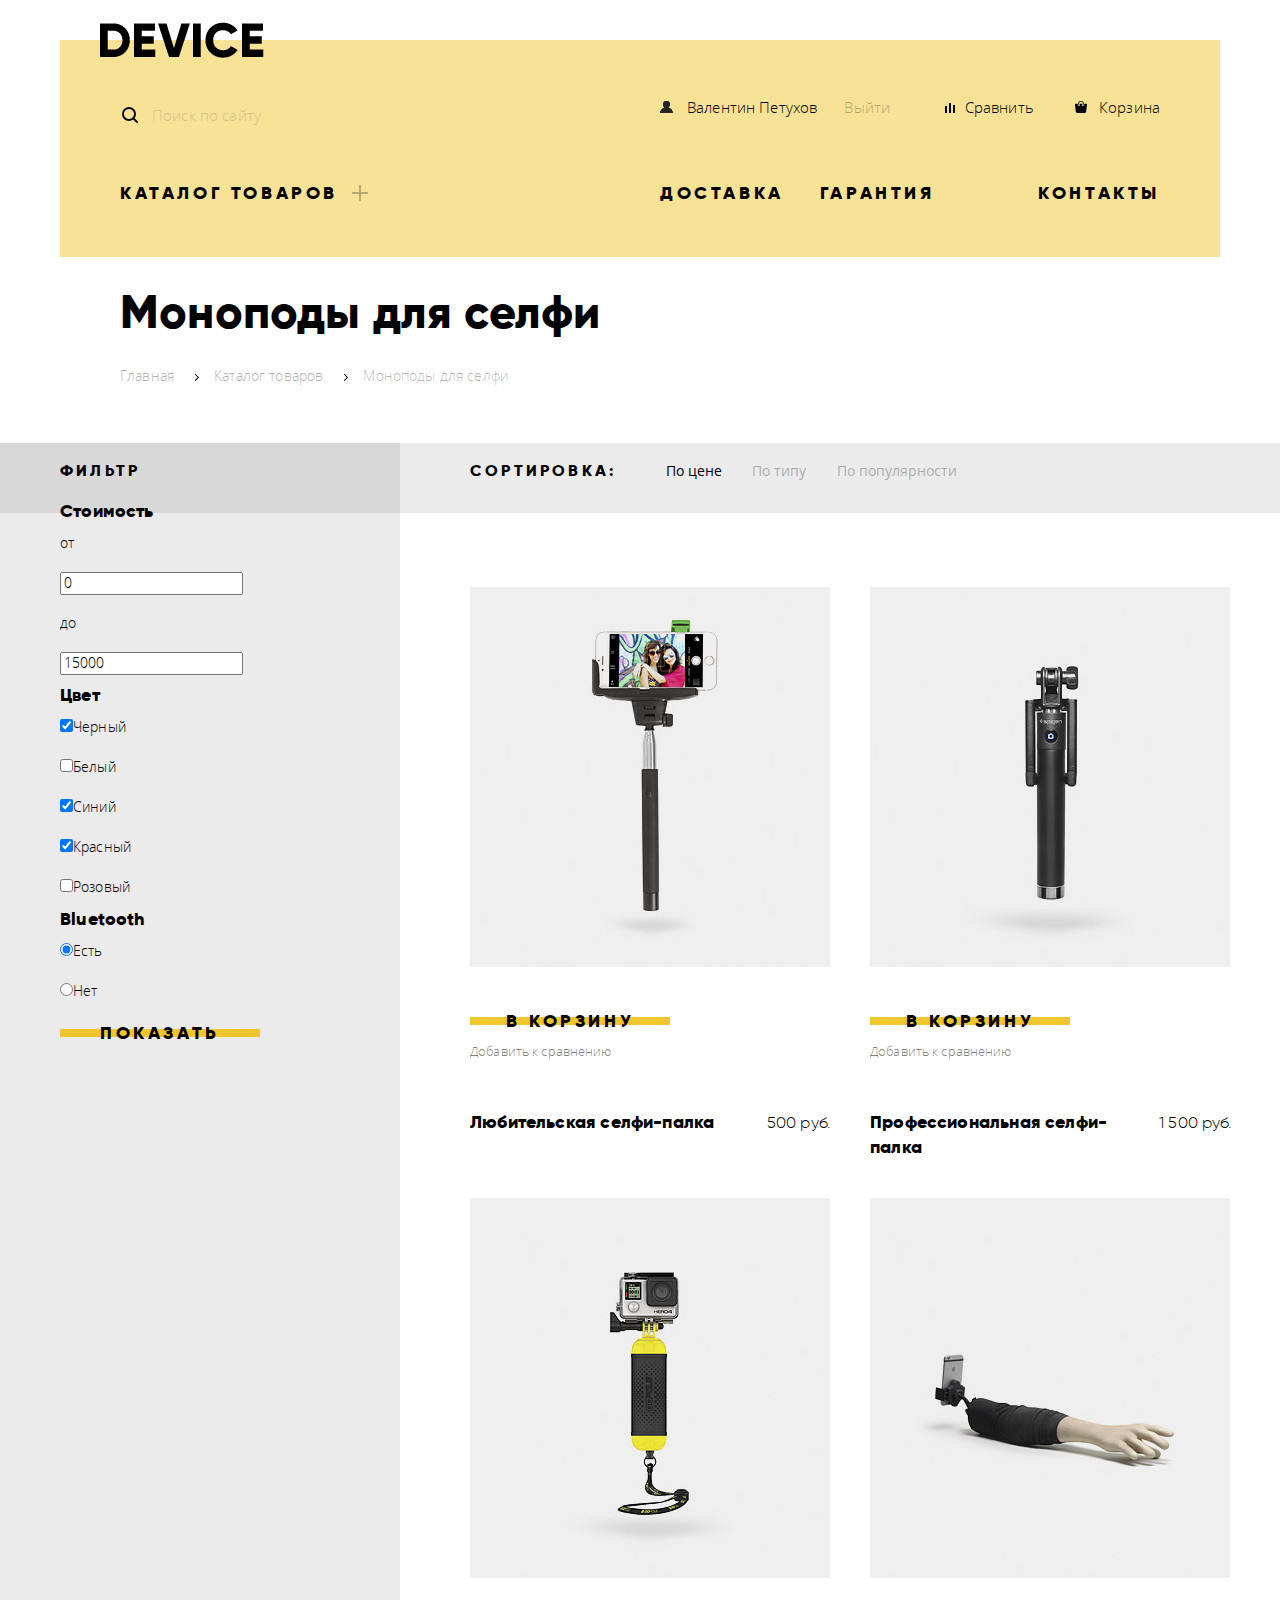
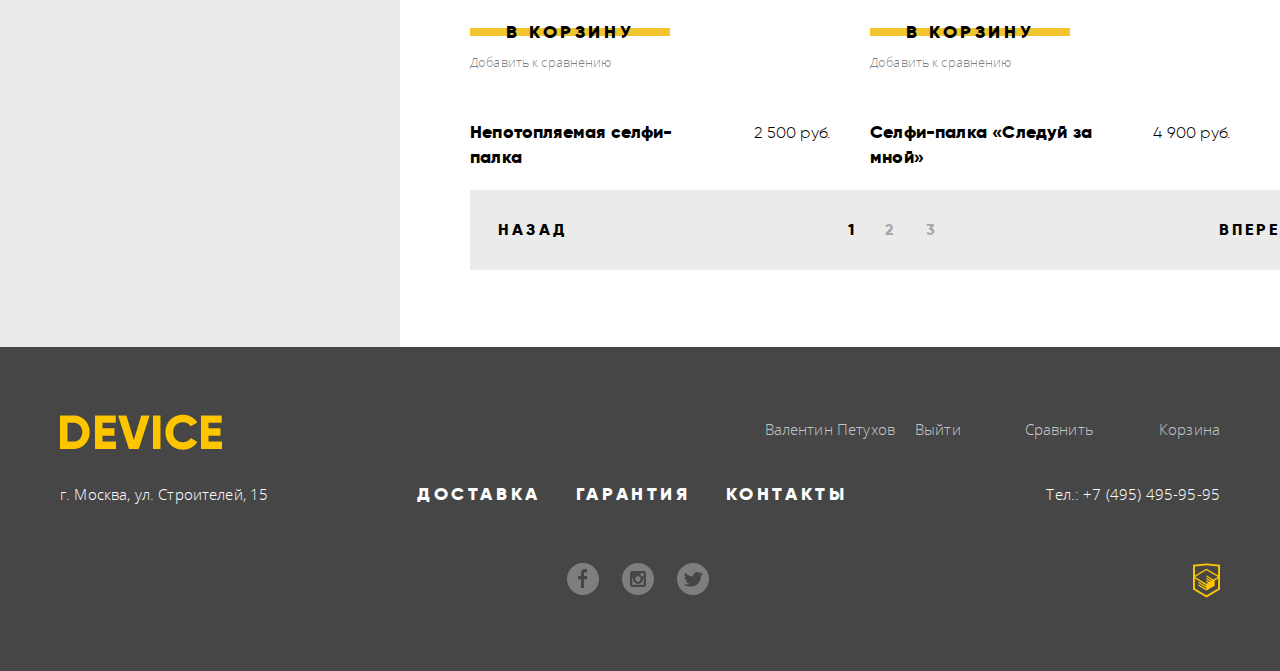
==== catalog.html @ b55e081d "Начал разметку страницы каталога, добавил фон" ====
<!DOCTYPE html>
<html lang="ru">
<head>
  <meta charset="utf-8">
  <title>Магазин электроники «Девайс»</title>
  <link href="css/normalize.css" rel="stylesheet">
  <link href="css/style.css" rel="stylesheet">
</head>
<body>
  <header class="main-header">
    <nav class="main-nav container inner-page">
      <a class="main-header-logo" href="index.html">
        <img src="img/logo-main.png" width="164" height="36" alt="Логотип «Девайс»">
      </a>

      <div class="top-nav">
        <form action="http://echo.htmlacademy.ru" method="post">
          <label class="visually-hidden" for="search">Поиск по сайту</label> 
          <input class="search-input" type="search" id="search" name="search" placeholder="Поиск по сайту">
          <button class="search-button basic-text" type="submit">Найти</button>
        </form> 

        <ul class="user-nav">
          <li class="login-item">
            <a class="login-profile basic-text" href="#">Валентин Петухов</a>
          </li>
          <li class="login-item">
            <a class="logout-link basic-text" href="#">Выйти</a>
          </li>
        </ul>

        <ul class="shopping basic-text">
          <li class="shopping-item"><a class="shopping-link basic-text" href="#">Сравнить</a></li>
          <li class="shopping-item"><a class="shopping-link basic-text" href="#">Корзина</a></li>
        </ul>
      </div>

      <ul class="site-nav">
        <li class="site-nav-item">
          <a class="site-nav-link dropdown" href="catalog.html">Каталог товаров</a>
          <ul class="dropdown-menu inner-menu">
            <li>
              <ul class="dropdown-menu-1">
                <li class="dropdown-menu-item">
                  <a class="dropdown-menu-link" href="#">Виртуальная реальность</a>
                </li>
                <li class="dropdown-menu-item">
                  <a class="dropdown-menu-link" href="#">Моноподы для селфи</a>
                </li>
                <li class="dropdown-menu-item">
                  <a class="dropdown-menu-link" href="#">Экшн-камеры</a>
                </li>
              </ul>
            </li>
            <li>
              <ul class="dropdown-menu-2">
                <li class="dropdown-menu-item">
                  <a class="dropdown-menu-link" href="#">Фитнес-браслеты</a>
                </li>
                <li class="dropdown-menu-item">
                  <a class="dropdown-menu-link" href="#">Умные часы</a>
                </li>
              </ul>
            </li>
            <li>
              <ul class="dropdown-menu-3">
                <li class="dropdown-menu-item">
                  <a class="dropdown-menu-link" href="#">Квадрокоптеры</a>
                </li>
              </ul>
            </li>
          </ul>
        </li>
        <li class="site-nav-item">
          <a class="site-nav-link" href="#">Доставка</a>
        </li>
        <li class="site-nav-item">
          <a class="site-nav-link" href="#">Гарантия</a>
        </li>
        <li class="site-nav-item">
          <a class="site-nav-link" href="#">Контакты</a>
        </li>
      </ul>
    </nav>
  </header>


  <main>
    <div class="catalog-heading container">
      <h1>Моноподы для селфи</h1>

      <ul class="breadcrumbs">
        <li class="breadcrumbs-item"><a href="index.html">Главная</a></li>
        <li class="breadcrumbs-item"><a href="catalog.html">Каталог товаров</a></li>
        <li class="breadcrumbs-current">Моноподы для селфи</li>
      </ul>
    </div>

    <div class="catalog">
      <div class="filter-bg">
        <aside class="catalog-filter">
          <p class="selection-heading">Фильтр</p> 

          <form class="filter" action="http://echo.htmlacademy.ru" method="post">
            <div class="filter-item">
              <fieldset>
                <legend>Стоимость</legend>
                <div class="range-filter">
                  <div class="range-controls">
                    <div class="scale">
                      <div class="bar"></div>
                    </div>
                    <div class="toggle toggle-min"></div>
                    <div class="toggle toggle-min"></div> 
                  </div>
                  <div class="price-controls">
                    <label class="min-price">от <input type="text" name="min-price" value="0"></label> 
                    <label class="max-price">до <input type="text" name="max-price" value="15000"></label>
                  </div>
                </fieldset>
              </div>

              <div class="filter-item">
                <fieldset>
                  <legend>Цвет</legend>
                  <label><input type="checkbox" name="color-black" value="Черный" checked>Черный</label>
                  <label><input type="checkbox" name="color-white" value="Белый">Белый</label>
                  <label><input type="checkbox" name="color-blue" value="Синий" checked>Синий</label>
                  <label><input type="checkbox" name="color-red" value="Красный" checked>Красный</label>
                  <label><input type="checkbox" name="color-pink" value="Розовый">Розовый</label>
                </fieldset>
              </div>

              <div class="filter-item">
                <fieldset>
                  <legend>Bluetooth</legend>
                  <label><input type="radio" name="bluetooth" value="Есть" checked>Есть</label>
                  <label><input type="radio" name="bluetooth" value="Нет">Нет</label>
                </fieldset>
              </div>

              <button class="services-button form-button" type="submit">Показать</button>
            </form> 

        </aside>
      </div>
      
      <div class="catalog-bg">
        <section class="catalog-main">
          <div class="sort-by">
            <p class="selection-heading">Сортировка:</p>
            <ul class="sort-by-type">
              <li><a class="sort-by-link sort-by-link-active">По цене</a></li>
              <li><a class="sort-by-link" href="#">По типу</a></li>
              <li><a class="sort-by-link" href="#">По популярности</a></li>    
            </ul>
            <ul class="sort-by-dir">
              <li>
                <a class="sort-by-dir-up" href="#"><span class="visually-hidden">По возрастанию</span></a>
              </li>
              <li>
                <a class="sort-by-dir-down sort-by-dir-active"><span class="visually-hidden">По убыванию</span></a>
              </li>
            </ul>
          </div>


          <h2 class="visually-hidden">Список товаров</h2>

          <ul class="catalog-list">
            <li class="catalog-item">
              <div class="catalog-description">
                <h3><a href="#" class="catalog-item-title">Любительская селфи-палка</a>
                </h3>
                <p class="catalog-item-price">500 руб.</p>
              </div>
              <p class="catalog-item-image">
                <img src="img/item-1.jpg" alt="Любительская селфи-палка">
              </p>
              <p class="catalog-item-hover">
                <a class="button btn-cart" href="#">В корзину</a>
                <a class="button-compare" href="#">Добавить к сравнению</a>
              </p>
            </li>

            <li class="catalog-item">
              <div class="catalog-description">
                <h3><a href="#" class="catalog-item-title">Профессиональная селфи-палка</a>
                </h3>
                <p class="catalog-item-price">1 500 руб.</p>
              </div>
              <p class="catalog-item-image">
                <img src="img/item-2.jpg" alt="Профессиональная селфи-палка">
              </p>
              <p class="catalog-item-hover">
                <a class="button btn-cart" href="#">В корзину</a>
                <a class="button-compare" href="#">Добавить к сравнению</a>
              </p>
            </li>

            <li class="catalog-item">
              <div class="catalog-description">
                <h3><a href="#" class="catalog-item-title">Непотопляемая селфи-палка</a>
                </h3>
                <p class="catalog-item-price">2 500 руб.</p>
              </div>
              <p class="catalog-item-image">
                <img src="img/item-3.jpg" alt="Непотопляемая селфи-палка">
              </p>
              <p class="catalog-item-hover">
                <a class="button btn-cart" href="#">В корзину</a>
                <a class="button-compare" href="#">Добавить к сравнению</a>
              </p>
            </li>

            <li class="catalog-item">
              <div class="catalog-description">
                <h3><a href="#" class="catalog-item-title">Селфи-палка «Следуй за мной»</a>
                </h3>
                <p class="catalog-item-price">4 900 руб.</p>
              </div>
              <p class="catalog-item-image">
                <img src="img/item-4.jpg" alt="Селфи-палка «Следуй за мной»">
              </p>
              <p class="catalog-item-hover">
                <a class="button btn-cart" href="#">В корзину</a>
                <a class="button-compare" href="#">Добавить к сравнению</a>
              </p>  
            </li>
          </ul>

          <ul class="pagination-list">
            <li><a class="prev" href="#prev">Назад</a></li>
            <li>
              <ul class="pagination-numbers">
                <li><a class="pagination-item pagination-item-active">1</a></li>
                <li><a class="pagination-item" href="#">2</a></li>
                <li><a class="pagination-item" href="#">3</a></li>
              </ul>
              <li><a class="next" href="#next">Вперед</a></li>
            </ul>

          </section>
        </div>
      </div>

    </main>

    <footer class="footer-main">
      <div class="container">
        <a class="footer-main-logo">
          <img src="img/logo-footer.png" width="162" height="36" alt="Логотип «Девайс»">
        </a>

        <div class="footer-top-nav">

          <ul class="footer-user-nav">
            <li class="footer-user-item">
              <a class="footer-user-profile basic-text" href="#">Валентин Петухов</a>
            </li>
            <li class="footer-user-item">
              <a class="footer-user-logout basic-text" href="#">Выйти</a>
            </li>
          </ul>

          <ul class="footer-shopping">
            <li class="footer-shopping-item">
              <a class="footer-shopping-link basic-text" href="#">Сравнить</a>
            </li>
            <li class="footer-shopping-item">
              <a class="footer-shopping-link basic-text" href="#">Корзина</a>
            </li>
          </ul>
        </div>

        <div class="footer-middle-nav">
          <p class="footer-contacts basic-text">
            г. Москва, ул. Строителей, 15
          </p>

          <ul class="footer-site-nav">
            <li class="footer-nav-item"><a class="footer-nav-link" href="#">Доставка</a></li>
            <li class="footer-nav-item"><a class="footer-nav-link" href="#">Гарантия</a></li>
            <li class="footer-nav-item"><a class="footer-nav-link" href="#">Контакты</a></li>
          </ul>

          <a class="basic-text tel" href="tel:+74954959595">Тел.: +7 (495) 495-95-95</a>
        </div>  

        <div class="footer-bottom-nav">
          <ul class="footer-social">
            <li><a class="social-button fb" href="#"><span class="visually-hidden">Фейсбук</span></a></li>
            <li><a class="social-button instagram" href="#"><span class="visually-hidden">Инстаграм</span></a></li>
            <li><a class="social-button twitter" href="#"><span class="visually-hidden">Твиттер</span></a></li>
          </ul>

          <a class="academy-logo" href="https://htmlacademy.ru/intensive/htmlcss"><img src="img/logo-html.svg" width="27" height="35" alt="Логотип HTML Academy"></a>
        </div>
      </div>

    </footer>

  </body>
  </html>
---- css/style.css ----
@font-face {
    font-family: "Gilroy ExtraBold";
    src: local("Gilroy ExtraBold"), local("Gilroy-ExtraBold"),
         url("../fonts/gilroyextrabold.woff2") format("woff2"),
         url("../fonts/gilroyextrabold.woff") format("woff");
    font-weight: 900;
    font-style: normal;
}

@font-face {
    font-family: "Gilroy Light";
    src: local("Gilroy Light"), local("Gilroy-Light"),
         url("../fonts/gilroylight.woff2") format("woff2"),
         url("../fonts/gilroylight.woff") format("woff");
    font-weight: 300;
    font-style: normal;
}

@font-face {
    font-family: "Open Sans";
    src: local("Open Sans"), local("Open-Sans"),
         url("../fonts/opensans.woff2") format("woff2"),
         url("../fonts/opensans.woff") format("woff");
    font-weight: 400;
    font-style: normal;
}

@font-face {
    font-family: "Open Sans Light";
    src: local("Open Sans Light"), local("Open-Sans-Light"),
         url("../fonts/opensanslight.woff2") format("woff2"),
         url("../fonts/opensanslight.woff") format("woff");
    font-weight: 300;
    font-style: normal;
}

body {
  margin: 0;
  padding: 0;
/*  min-width: 1440px;*/

  font-family: "Gilroy ExtraBold", "Arial Black", sans-serif;
  font-size: 18px;
  line-height: 24px;
  color: #000000;
  letter-spacing: .01em;
  background-color: #ffffff;
}

html {
  box-sizing: border-box;
}

*, *::before, *::after {
  box-sizing: inherit;
}

a {
  text-transform: uppercase;
  text-decoration: none;
  letter-spacing: .2em;
  color: #000000;
}

a:hover {
  color: rgba(0, 0, 0, 0.6);
}

a:active {
  color: rgba(0, 0, 0, 0.3);
}

a.button {
  color: rgb(0, 0, 0);
}

.footer-top-nav a {
  color: rgba(255, 255, 255, 0.7);
}

.footer-top-nav a:hover {
  color: rgba(255, 255, 255, 1);
}

.footer-top-nav a:active {
  color: rgba(255, 255, 255, 0.3);
}

.footer-middle-nav a {
  color: rgba(255, 255, 255, 1);
}

.footer-middle-nav a:hover {
  color: rgba(255, 255, 255, 0.6);
}

.footer-middle-nav a:active {
  color: rgba(255, 255, 255, 0.3);
}

.logout-link,
.footer-user-logout {
  color: rgba(0, 0, 0, 0.3)
}

.main-header-logo:hover[href],
.footer-main-logo:hover[href],
.academy-logo:hover[href] {
  opacity: 0.6;
}

.main-header-logo:active[href],
.footer-main-logo:active[hre],
.academy-logo:active[href] {
  opacity: 0.3;
}

.dropdown-menu-item a {
  font-family: "Open Sans Light", Arial, sans-serif;
  font-size: 15px;
  line-height: 36px;
  text-transform: none;
  letter-spacing: .01em;
}

.basic-text {
  font-family: "Open Sans Light", "Arial", sans-serif;
  text-transform: none;
  font-size: 15px;
  line-height: 30px;
  letter-spacing: .01em;
}

.main-nav {
background-color: #f7e296;
padding: 52px 60px 164px 60px;
position: relative;
}

.inner-page {
  padding: 52px 60px;
}

.main-header {
  margin-top: 40px;
}

.container {
  margin: 0 auto;
  width: 1160px;
  box-sizing: border-box;
}

.site-nav,
.dropdown-menu,
.user-nav,
.shopping,
.slider-buttons-list,
.slider-list, 
.popular-list,
.services-list,
.services-content,
.brands-list,
.about-us-list,
.footer-site-nav,
.footer-user-nav,
.footer-social,
.footer-shopping,
.breadcrumbs,
.sort-by-type,
.sort-by-dir,
.catalog-list,
.pagination-numbers {
  list-style: none;
  margin: 0;
  padding: 0;
}

.main-header-logo {
  position: absolute;
  top: -18px;
  left: 40px;
}

.top-nav,
.user-nav,
.shopping,
.footer-top-nav,
.footer-middle-nav,
.footer-bottom-nav,
.footer-site-nav,
.footer-user-nav,
.footer-shopping,
.footer-social {
  display: flex;
  margin: 0;
  padding: 0;
}

.top-nav form {
  width: 540px;
  margin-bottom: 48px;
}

.user-nav {
  position: relative;
}

.user-nav a:first-child {
  margin-right: auto;
  padding-left: 27px;
}

.user-nav a:last-child {
  margin-left: auto;
}

.user-nav a:first-child::before {
  content:"";
  background: url("../img/user.svg") 0 0 no-repeat;
  position: absolute;
  width: 13px;
  height: 12px;
  left: 0;
  top: 9px;
}

.shopping {
  margin-left: auto;
}

.shopping-item:first-child,
.footer-shopping-item:first-child {
  margin-left: 44px;
  padding-left: 20px;
  position: relative;
}

.shopping-item:first-child::before {
  content:"";
  background: url("../img/compare.svg") 0 0 no-repeat;
  position: absolute;
  width: 10px;
  height: 10px;
  left: 0;
  top: 11px;
}

.shopping-item:last-child,
.footer-shopping-item:last-child {
  margin-left: 41px;
  padding-left: 24px;
  position: relative;
}

.footer-user-item {
  margin-left: 20px;
}

.shopping-item:last-child::before {
  content:"";
  background: url("../img/cart.svg") 0 0 no-repeat;
  position: absolute;
  width: 12px;
  height: 12px;
  left: 0;
  top: 9px;
}

.site-nav {
  margin: 0;
  padding: 0;
  display: flex;
}

.site-nav-item:first-child {
  width: 540px;
}

.site-nav-item:nth-child(3) {
  margin-left: 36px;
  margin-right: auto;
}

.site-nav-item a {
  position: relative;
  z-index: 3;
}

.dropdown::after {
  content: "";
  width: 16px;
  height: 16px;
  position: absolute;
  top: 3px;
  right: 0;
  background: url("../img/plus.svg") 0 0 no-repeat;
  opacity: .3;
}

.dropdown {
  padding-right: 30px;
  z-index: 3;
}

.dropdown-menu {
  margin: 0;
  padding: 26px 60px 35px 60px;
  position: absolute;
  bottom: 0px;
  left: 0;
  width: 100%;
  box-sizing: border-box;
  background-color: #f7e296;
  display: flex;
  visibility: hidden;
  z-index: 2;
}

.inner-menu {
  bottom: -110px;
}

.site-nav-link:hover + .dropdown-menu,
.site-nav-link:focus + .dropdown-menu {
  visibility: visible;
}

.dropdown-menu:hover,
.dropdown-menu:focus {
  visibility: visible;
}

.dropdown-menu-1, 
.dropdown-menu-2,
.dropdown-menu-3 {
  list-style: none;
  margin: 0;
  padding: 0;
  padding-right: 58px;
}

.dropdown-menu-2 {
  padding-right: 78px;
}

.search-input {
  border: none;
  background: url("../img/search.svg") 0 8px no-repeat;
  background-color: #f7e296;
  width: 356px;
  margin-top: 5px;  
  transition: color, opacity;
  transition-duration: .15s;
  text-indent: 28px;
  border: 2px solid transparent;
}

.search-input:focus {
  border-bottom: 2px solid #000;
  outline: 0; 
}

.search-input::placeholder {
  text-indent: 28px;
    opacity: .3
}

.search-input:hover::placeholder {
    opacity: .6
}

.search-button {
  line-height: 30px;
  padding: 8px 20px;
  cursor: pointer;
  transition: color, opacity;
  transition-duration: .15s;
  opacity: 0;
  color: transparent;
  border: 2px solid #000;
  border-radius: 0;
  background-color: transparent;
  position: absolute;
  left: 413px;
  top: 43px;
}

.search-input:focus + .search-button,
.search-button:focus {
  opacity: 1;
  color: inherit;
}

.top-nav .search-button:hover {
  background-color: #000000;
  color: #ffffff;
}

.top-nav .search-button:active {
  color: rgba(255, 255, 255, 0.3);
}

.catalog-heading {
  padding: 0px 60px;
  margin-bottom: 50px;
}

.catalog-heading h1 {
  margin-bottom: 28px;
}

.slider {
  display: flex;
  position: relative;
}

.slider-item,
.slider-item-current {
  display: flex;
  justify-content: space-between;
  padding: 0px 40px 0px 60px;
  position: relative;
  z-index: 1;
  margin-top: -110px;
  margin-bottom: 300px;
}


/* Отключалка слайдеров */

.slider-item {
  display: none;
}

.slider-item-current {
  display: flex;
}

.slider-image {
  width: 540px;
  flex-shrink: 0;
}

.slider-info {
  margin-top: 80px;
}

.slider-heading + .basic-text {
  margin-bottom: 42px;
  padding-right: 30px;
}

.slider-info p {
  margin: 0;
  padding: 0;
}

.slider-info .slider-heading {
  font-size: 47px;
  line-height: 56px;
  letter-spacing: .01em;
  margin-bottom: 20px;
}

.slider-table th {
  font-family: "Gilroy Light", Arial, sans-serif;
  font-size: 36px;
  line-height: 48px;
  font-weight: normal;
}

.slider-table td {
  font-family: "Open Sans Light", Arial, sans-serif;
  font-size: 13px;
  line-height: 20px;
  font-weight: normal;
}

.slider-table th {
  padding-right: 70px;
}

.slider-buttons {
  order: 2;
  position: absolute;
  left: 980px;
  top: 200px;
  z-index: 2;
}

.slider-buttons li {
  display: inline-block;
}

.slider-button {
  width: 12px;
  height: 12px;
  background: url("../img/slider-button-empty.svg") 0 0 no-repeat;
  background-size: 100%;
  border: none;
  cursor: pointer;
  margin-left: 20px;
  cursor: pointer;
}

.slider-btn-active {
  background: url("../img/slider-button.svg") 0 0 no-repeat;
  background-size: 100%;
  cursor: pointer;
}

.breadcrumbs {
  margin: 0;
  padding: 0;
  font-size: 0;
  vertical-align: top;
}

.breadcrumbs li {
  display: inline-block;
  margin-right: 40px;
  position: relative;
}

.breadcrumbs li:not(:last-child)::after {
  content: "";
  position: absolute;
  width: 4px;
  height: 7px;
  top: 10px;
  right: -25px;
  background: url("../img/nav-arrow.svg") 0 0 no-repeat;
}

.breadcrumbs-item a,
.breadcrumbs-current {
  font-family: "Open Sans Light", "Arial", sans-serif;
  text-transform: none;
  font-size: 14px;
  line-height: 24px;
  letter-spacing: .01em;
  color: rgba(0, 0, 0, 0.3);
}

.catalog {
  display: flex;
  margin-right: auto;
  position: relative;
}

.catalog-bg {
  flex-grow: 1;
}

.catalog-main {
  display: flex;
  flex-wrap: wrap;
  justify-content: space-between;
  margin: 0;
  padding: 0;
  margin-bottom: 77px;
  width: 852px;  
  margin-right: auto;
}

.catalog-list {
  display: flex;
  flex-wrap: wrap;
  width: 100%;
  margin-left: -40px;
}

.catalog-item {
  margin-left: 40px;

  display: flex;
  flex-direction: column;
}

.catalog-item h3 {
  width: 70%;
  word-wrap: break-word;
}

.catalog-description {
  display: flex;
  order: 1;
  justify-content: space-between;
  align-items: baseline;
}

.filter-item {
  display: flex;
}


.catalog-filter {
  padding-left: 60px;
  padding-right: 70px;
  width: 328px;
  margin-right: 72px;
  margin-left: auto;
  position: relative;
}

.catalog-filter fieldset {
  border: none;
  margin: 0;
  padding: 0;
}

.catalog-filter label {
  display: block;
}

.filter-bg {
  flex-grow: 1;
  background-color: rgba(0, 0, 0, 0.08);
  position: relative;
  margin-right: 70px;
}

.catalog::before {
  content: "";
  position: absolute;
  top: 0;
  right: 0;
  display: block;
  width: 100%;
  height: 70px;
  background-color: rgba(0, 0, 0, 0.08);
}

.sort-by {
  list-style: none;
  display: flex;
  align-items: baseline;
  font-size: 0;
  width: 100%;
  margin-bottom: 70px;
  position: relative;

}

.sort-by .selection-heading {
  margin-right: 50px;
}

.sort-by-type {
  margin-right: auto;
}

.sort-by-type li {
  display: inline-block;
  margin-right: 30px;
}

.sort-by-dir li {
  display: inline-block;
  font-size: 0;
}

.sort-by-dir a {
  margin: 0;
  padding: 0;
  margin-left: 19px;
}

.sort-by-dir {
  margin-left: auto;
}

.sort-by-dir-up {
  display: block;
  width: 11px;
  height: 10px;
  margin-top: 100px;
  background: url("../img/icon-up-dir.svg") 0 0 no-repeat;
}

.sort-by-dir-down {
  display: block;
  width: 11px;
  height: 10px;
  margin-top: 100px;
  background: url("../img/icon-down-dir.svg") 0 0 no-repeat;
}

.sort-by-dir a {
  opacity: 0.2;
}

.sort-by-dir a[href]:hover {
  opacity: 0.4;
}

.sort-by-dir .sort-by-dir-active,
.sort-by-dir a[href]:active {
  opacity: 1;
}

.sort-by-link {
  color: rgba(0, 0, 0, 0.3);
}

.sort-by-link[href]:hover,
.pagination-item:hover {
  color: rgba(0, 0, 0, 0.6);
}

.sort-by-link[href]:active,
.pagination-item:active {
  color: rgba(0, 0, 0, 1);
}

.sort-by .sort-by-link-active,
.pagination-list .pagination-item-active {
  color: rgba(0, 0, 0, 1);
}

.catalog-item-title {
  text-transform: none;
  letter-spacing: .01em;
  font-size: 18px;
}

.catalog-item-price {
  font-family: "Gilroy Light", "Arial", sans-serif;
  font-size: 16px;
  line-height: 24px;
  color: #000000;
  letter-spacing: .01em;
  margin: 0;
  padding: 0;
}

.main-nav input[placeholder] {
  font-family: "Open Sans Light", "Arial", sans-serif;
  text-transform: none;
  font-size: 15px;
  line-height: 30px;
  letter-spacing: .01em;
}

.modal.contact-us input[placeholder],
.modal.contact-us textarea,
.sort-by a {
  font-family: "Open Sans", Arial, sans-serif;
  font-size: 14px;
  line-height: 18px;
  letter-spacing: 0;
  text-transform: none;
}

.selection-heading,
.pagination-list {
  font-size: 16px;
  letter-spacing: .2em;
  text-transform: uppercase;
  list-style: none;
}

.pagination-list {
    display: flex;
    margin: 0;
    padding: 0;
    justify-content: space-between;
    background-color: rgba(0, 0, 0, 0.08);
    width: 100%;    
}

.pagination-numbers {
  display: flex;
  margin: 0;
  padding: 0;
}

.pagination-item {
  color: rgba(0, 0, 0, 0.3);  
  padding: 28px 14px;
  display: block;
}

.pagination-list .prev,
.pagination-list .next {
  display: block;
  padding: 28px;
}

.pagination-list .prev:hover,
.pagination-list .next:hover {
  background-color: rgba(0, 0, 0, 0.08);
  color: rgba(0, 0, 0, 1);
}

.pagination-list .prev:active,
.pagination-list .next:active {
  color: rgba(0, 0, 0, 0.3);
}

.filter-item label {
  font-family: "Open Sans Light", Arial, sans-serif;
  font-size: 14px;
  line-height: 40px;
  letter-spacing: .01em;
}

.button-compare {
  font-family: "Open Sans Light", Arial, sans-serif;
  font-size: 13px;
  line-height: 36px;
  letter-spacing: .01em;
  text-transform: none;
  color: rgba(0, 0, 0, 0.5);
}

.button-compare:hover {
  color: rgba(0, 0, 0, 1);
}

.button-compare:active {
  color: rgba(0, 0, 0, 0.2);
}


.popular-list {
  display: flex;
  justify-content: space-between;
  margin-bottom: 180px;
  position: relative;  
}

.popular-list a { 
  text-transform: none;
  letter-spacing: .01em;
  display: block;
  width: 160px;
  position: relative;
 }

.popular-item::before {
  content: "";
  position: absolute;
  width: 160px;
  height: 160px;
  top: -195px;
  background-color: rgba(240, 197, 46, 0.5);
}

.popular-item a::after {
  content: "";
  position: absolute;
  width: 160px;
  height: 160px;
  top: -195px;
  left: 0;
  background-position: 50% 50%;
  background-repeat: no-repeat;
}

.popular-item:first-child a::after {
  background-image: url("../img/popular-1.svg");
}

.popular-item:nth-child(2) a::after {
  background-image: url("../img/popular-2.svg");
  background-position: 50% 100%;
}

.popular-item:nth-child(3) a::after {
  background-image: url("../img/popular-3.svg");
}

.popular-item:nth-child(4) a::after {
  background-image: url("../img/popular-4.svg");
}

.popular-item:nth-child(5) a::after {
  background-image: url("../img/popular-5.svg");
}

.popular-item:last-child a::after {
  background-image: url("../img/popular-6.svg");
}

.popular-list a:hover {
  color: rgba(0, 0, 0, 1);
 }

.popular-item a:active,
.popular-item:active::after {
  opacity: 0.3;
 }

.popular-list .popular-item:hover::before, 
.popular-list .popular-item:active::before {
  background-color: rgba(240, 197, 46, 1);
 }

.services {
  background-color: #e5e5e5;
  min-height: 288px;
  margin-bottom: 94px;
}

.services-main {
  display: flex;
}

.services-list {
  margin-top: -20px;
  padding-right: 117px;
  margin-right: 117px;
  position: relative;
}

.services-list li {
  margin-bottom: 23px;
}

.services-list::after {
  content: "";
  position: absolute;
  width: 7px;
  height: 100%;
  background-color: black;
  right: -6px;
  margin-top: -20px;
  top: 50%;
  transform: translateY(-50%);
  padding: 64px 0;
}

.services-content {
  margin-top: -28px;
}

.services-content h3,
.services-content p {
  margin: 0;
  bottom: 0;
  padding-right: 330px;
}

.services-content h3 {
  margin-bottom: 20px;
}

.services-content p {
  margin-bottom: 42px;
}

.catalog-heading h1,
.about h2,
.services h3 {
  font-size: 47px;
  line-height: 48px;
}

.services-item {
  display: none;
}

.services-item-current {
  display: block;
}

.brands {
  margin-bottom: 93px;
}

.brands-list {
  display: flex;
  justify-content: space-between;
}

.brands-list a {
  opacity: .2;
  display: block;
  width: 260px;
  height: 100px;
}

.brands-list a:hover img {
  opacity: 0;
  position: relative;
  left: 10px;
}

.brands-list .logo-1:hover {
  background-image: url("../img/logo-1-hover.jpg");
  opacity: 1; 
}

.brands-list .logo-2:hover {
  background-image: url("../img/logo-2-hover.jpg");
  opacity: 1; 
}

.brands-list .logo-3:hover {
  background-image: url("../img/logo-3-hover.jpg");
  opacity: 1; 
}  

.brands-list .logo-4:hover {
  background-image: url("../img/logo-4-hover.jpg");
  opacity: 1; 
}  

.about {
  display: flex;
  justify-content: space-between;
  margin-bottom: 82px;
  padding-top: 50px;
}

.about h2,
.about p {
  margin: 0;
  padding: 0;
}

.about h2 {
  margin-bottom: 52px;
}

.about-us p {
  margin-bottom: 29px;
}

.contacts p {
  margin-bottom: 42px;
}

.about p:last-of-type {
  margin-bottom: 70px;
}

.about h2::before {
  content: "";
  position: absolute;
  width: 80px;
  height: 7px;
  background-color: black;
  top: -50px;
  left: 0;
}

.about-us {
  padding-right: 100px;
  position: relative;
}

.contacts {
  position: relative;
}

.about-us-list {
  font-size: 16px;
  line-height: 40px;
  letter-spacing: 0;
  padding: 0;
  padding-left: 35px;
  margin-bottom: 60px;
}

.about-us-list li {
  padding: 0;
  margin: 0;
  position: relative;
}

.about-us-list li::before {
  content: "";
  position: absolute;
  width: 8px;
  height: 8px;
  background: url("../img/about-marker.svg");
  top: 50%;
  transform: translateY(-50%);
  left: -34px;
  margin-bottom: 
}

.footer-main {
  background-color: #464646;
  position: relative;
  padding: 67px 0;
}

.footer-main p {
  color: #ffffff;
}

.footer-main-logo {
  position: absolute;
}

.footer-top-nav {
  justify-content: flex-end;
  margin-bottom: 35px;
}

.footer-nav-item {
  margin-right: 35px;
}

.footer-contacts {
  margin: 0;
  padding: 0;
  margin-right: auto;
}

.tel {
  margin-left: 164px;
}

.footer-middle-nav {  
  margin-bottom: 54px;
  align-items: baseline;
}

.academy-logo {
  margin-left: auto;
}

.footer-social { 
  margin-left: auto;
}

.social-button {
  display: block;
  width: 32px;
  height: 32px;
  margin-left: 23px;
}

.social-button.fb {
  background: url("../img/fb.svg") 0 0 no-repeat;
}

.social-button.instagram {
  background: url("../img/instagram.svg") 0 0 no-repeat;
}

.social-button.twitter {
  background: url("../img/twitter.svg") 0 0 no-repeat;
}

.breadcrumbs a,
.social-button {
  color: #000000;
  opacity: 0.3;
}  

.breadcrumbs a:hover,
.social-button:hover {
  opacity: 0.6;
} 

.breadcrumbs a:active,
.social-button:active {
  opacity: 0.1;
}   

.button {
  display: block;
  position: relative;
  width: 100%;
  transition: color .1s;
  text-align: center;
  background: none;
  color: #000000;
}

.button::before {
  content:"";
  position: absolute;
  width: 100%;
  height: 8px;
  background: #f0c52e;
  left: 0;
  top: 0;
  bottom: 0;
  margin: auto;
  z-index: -1;
  transition: .2s ease-in-out;
}

.button:hover::before {
  height: 100%;
  padding: 8px 0;
} 

.button:active {
  color: rgba(0, 0, 0, 0.3);
}

.btn-more {
  width: 220px;
  margin-bottom: 54px; 
}

.btn-we {
  width: 260px; 
}

.catalog-item .btn-cart {
  width: 200px;
  text-transform: uppercase;
  text-decoration: none;
  letter-spacing: .2em;
}

.services-button {
  font-size: 18px;
  line-height: 24px;
  position: relative;
  z-index: 0;
  display: block;
  width: 100%;
  padding: 5% 0;
  cursor: pointer;
  transition: color .1s;
  text-align: center;
  background: none;
  text-transform: uppercase;
  text-decoration: none;
  letter-spacing: .2em;
  color: #000000;
  border: none;
  min-width: 160px;
  box-sizing: border-box;
}

.services-button::before {
  content:"";
  position: absolute;
  z-index: -1;
  top: 0;
  left: 0;
  bottom: 0;
  margin: auto;
  width: 100%;
  height: 8px;
  transition: .2s ease-in-out;
  background-color: #f0c52e;
}

.services-button:hover::before,
.services-button:focus::before {
  z-index: -1;
  top: 0;
  bottom: 0;
  width: 100%;
  height: 100%;
}

.services-button:active {
  color: #be9c22;
}

.services-button-active {
  color: #f7e184;
}

.services-button-active::before,
.services-button-active:focus::before,
.services-button-active:hover::before {
  content: "";
  z-index: -1;
  top: 0;
  bottom: 0;
  width: 278px;
  height: 100%;
  background: #000;
}

.button-compare {
  display: block;
}

.modal {
  background-color: #ffffff;
  box-shadow: 0px 10px 20px 0px rgba(4, 6, 6, 0.2);
  z-index: 1;
}

.contact-us {
  width: 960px;
  height: 553px;
  padding: 95px 100px;
  box-sizing: border-box;
  position: relative;
}

.contact-us-form {
  display: flex;
  flex-wrap: wrap;
  justify-content: space-between;
}

.contact-us input[type="text"],
.contact-us input[type="email"] {
  background-color: rgba(229, 229, 229, 0.5);
  border: none;
  padding: 18px;
  width: 360px;
  box-sizing: border-box;
}

.contact-us textarea {
  width: 760px;
  min-height: 156px;
  background-color: rgba(229, 229, 229, 0.5);
  border: none;
  padding: 18px;
  box-sizing: border-box;
  margin-bottom: 30px;
}

.contact-us input:focus,
.contact-us textarea:focus {
  outline: 3px solid rgba(240, 197, 46, 0.5);
}

.contact-us input:hover,
.contact-us textarea:hover {
  background-color: rgba(229, 229, 229, 0.8);
}

.contact-us input:invalid,
.contact-us textarea:invalid {
  background-color: rgba(237, 181, 181, 0.5);
}

.contact-us label {
  display: block;
  margin-bottom: 9px;
}

.modal-half-width {
  margin-bottom: 35px;
  width: 360px;
  box-sizing: border-box;
}

.form-button {
  width: 200px;
  border: none;
  text-transform: uppercase;
  text-decoration: none;
  letter-spacing: .2em;
  color: #000000;
  cursor: pointer;
}

.modal-map {
  background-image: url("../img/map-big.jpg");
  width: 960px;
  height: 559px;
  position: relative;
}

.modal-close {
  position: absolute;
  width: 55px;
  height: 55px;
  left: 883px;
  top: 22px;
  background: url("../img/modal-close.svg") 0 0 no-repeat;
  border: none;
  opacity: .5;
  cursor: pointer;
}

.modal-close:hover {
  opacity: 1;
}

.modal-close:active {
  opacity: 0.3;
}


.visually-hidden {
  position: absolute;
  clip: rect(0 0 0 0);
  width: 1px;
  height: 1px;
  margin: -1px;
}
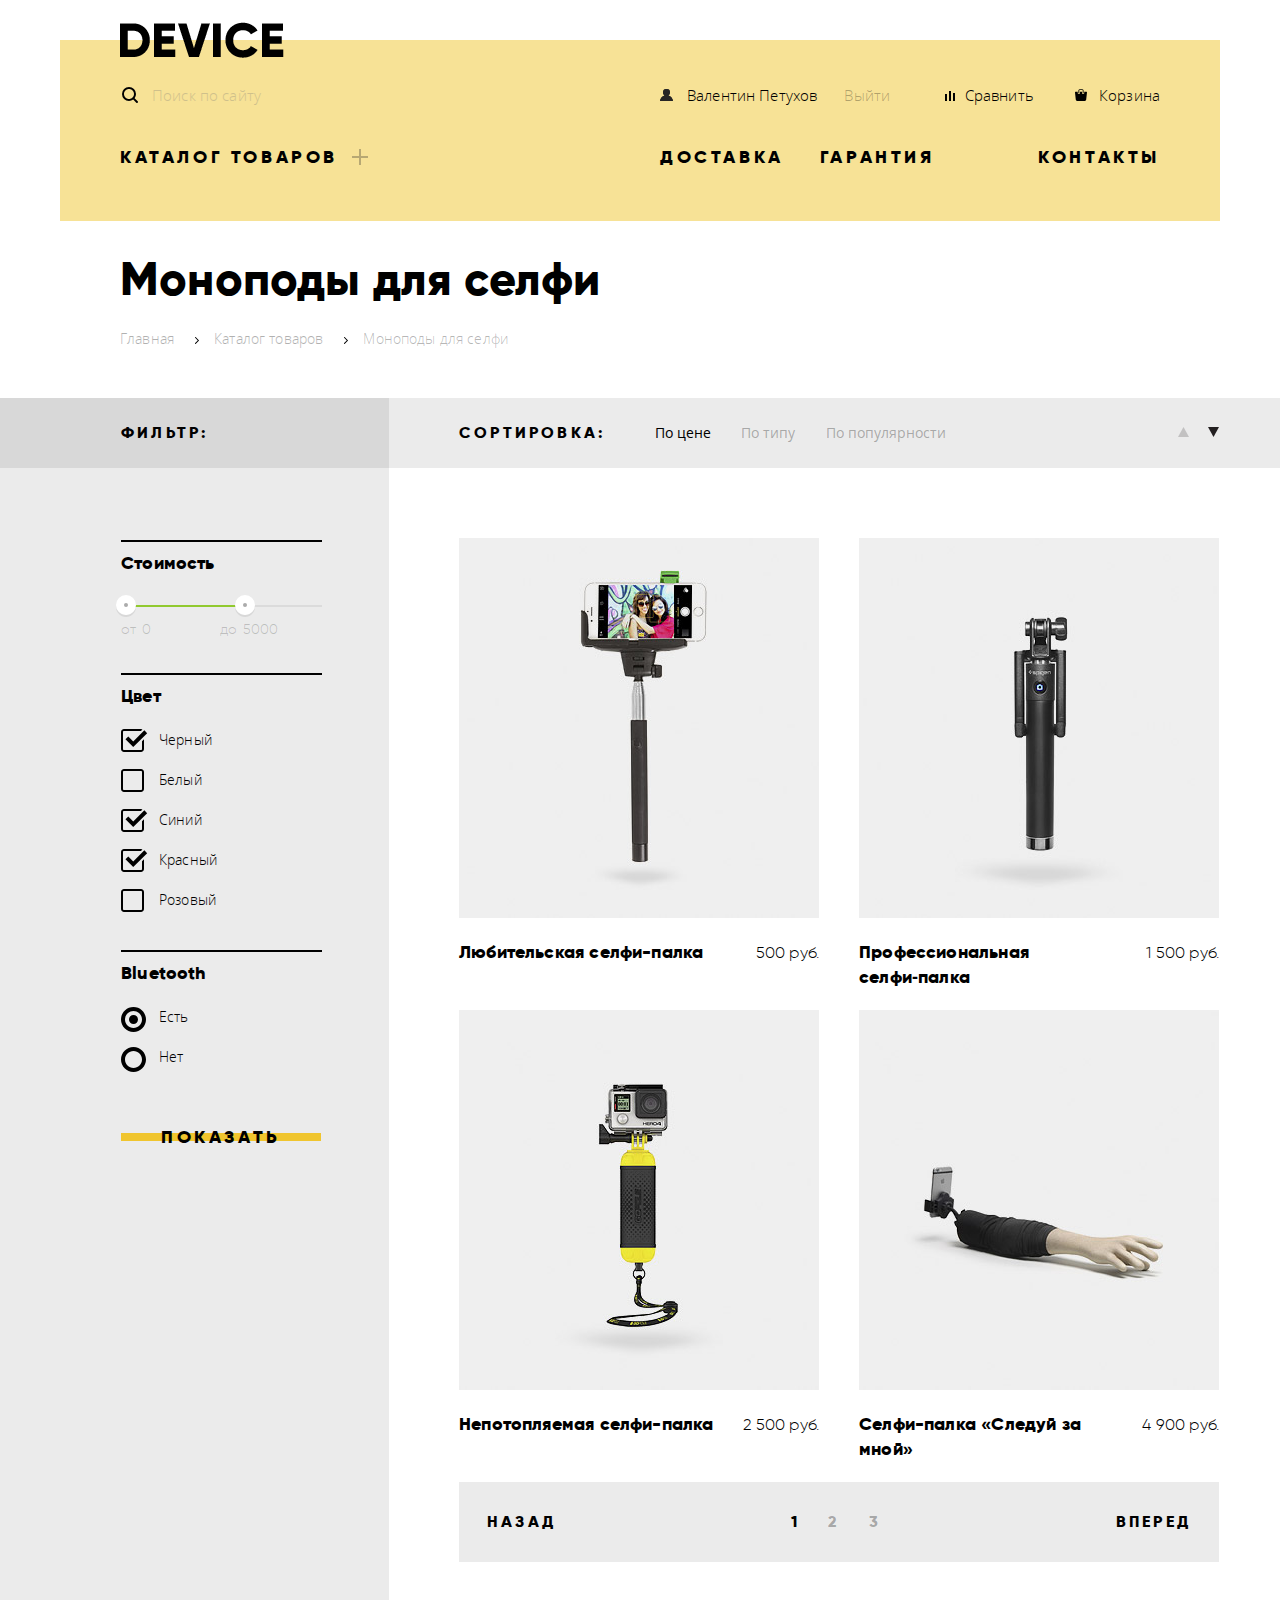
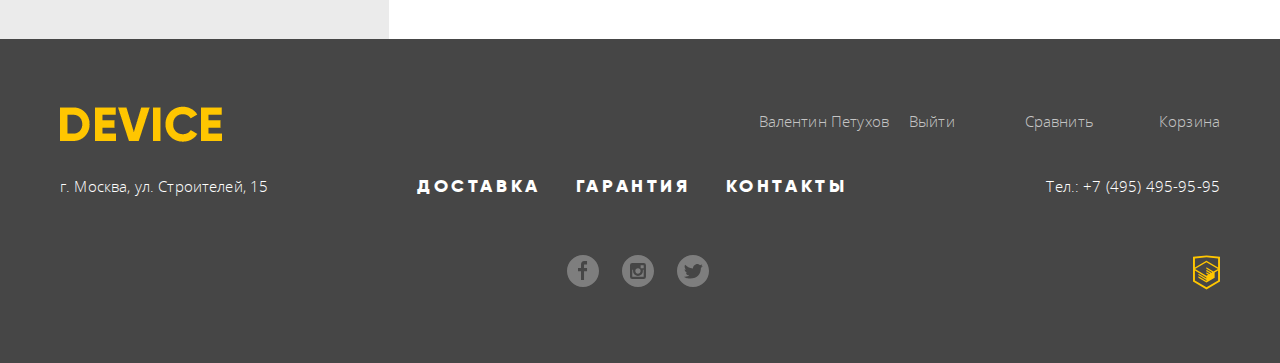
==== commit 5ca34c44: "Сделал сетку каталога и основной страницы" ====
--- a/catalog.html
+++ b/catalog.html
@@ -98,51 +98,56 @@
 
     <div class="catalog">
       <div class="filter-bg">
-        <aside class="catalog-filter">
-          <p class="selection-heading">Фильтр</p> 
+        <section class="catalog-filter">
+          <p class="selection-heading">Фильтр:</p> 
 
           <form class="filter" action="http://echo.htmlacademy.ru" method="post">
             <div class="filter-item">
-              <fieldset>
+              <fieldset class="range-fieldset">
                 <legend>Стоимость</legend>
-                <div class="range-filter">
-                  <div class="range-controls">
-                    <div class="scale">
-                      <div class="bar"></div>
+                  <div class="range-filter">
+                    <div class="range-controls">
+                      <div class="scale">
+                        <div class="bar"></div>
+                      </div>
+                      <div class="toggle toggle-min"></div>
+                      <div class="toggle toggle-max"></div> 
                     </div>
-                    <div class="toggle toggle-min"></div>
-                    <div class="toggle toggle-min"></div> 
-                  </div>
                   <div class="price-controls">
                     <label class="min-price">от <input type="text" name="min-price" value="0"></label> 
-                    <label class="max-price">до <input type="text" name="max-price" value="15000"></label>
+                    <label class="max-price">до <input type="text" name="max-price" value="5000"></label>
                   </div>
                 </fieldset>
               </div>
 
-              <div class="filter-item">
+              <div class="filter-item filter-color">
                 <fieldset>
                   <legend>Цвет</legend>
-                  <label><input type="checkbox" name="color-black" value="Черный" checked>Черный</label>
-                  <label><input type="checkbox" name="color-white" value="Белый">Белый</label>
-                  <label><input type="checkbox" name="color-blue" value="Синий" checked>Синий</label>
-                  <label><input type="checkbox" name="color-red" value="Красный" checked>Красный</label>
-                  <label><input type="checkbox" name="color-pink" value="Розовый">Розовый</label>
+                  
+                  <input type="checkbox" id="black" name="color-black" value="Черный" checked class="visually-hidden"><label for="black" class="color-checkbox">Черный</label>
+
+                  <input type="checkbox" id="white" name="color-white" value="Белый" class="visually-hidden"><label for="white" class="color-checkbox">Белый</label>
+
+                  <input type="checkbox" id="blue" name="color-blue" value="Синий" checked class="visually-hidden"><label for="blue" class="color-checkbox">Синий</label>
+
+                  <input type="checkbox" id="red" name="color-red" value="Красный" checked class="visually-hidden"><label for="red" class="color-checkbox">Красный</label>
+
+                  <input type="checkbox" id="pink" name="color-pink" value="Розовый" class="visually-hidden"><label for="pink" class="color-checkbox">Розовый</label>
                 </fieldset>
               </div>
 
-              <div class="filter-item">
+              <div class="filter-item bluetooth">
                 <fieldset>
                   <legend>Bluetooth</legend>
-                  <label><input type="radio" name="bluetooth" value="Есть" checked>Есть</label>
-                  <label><input type="radio" name="bluetooth" value="Нет">Нет</label>
+                 <input type="radio" id="tooth-on" name="bluetooth" value="Есть" checked class="visually-hidden"><label for="tooth-on" class="bluetooth-radio">Есть</label>
+                  <input type="radio" id="tooth-off" name="bluetooth" value="Нет" class="visually-hidden"><label for="tooth-off" class="bluetooth-radio">Нет</label>
                 </fieldset>
               </div>
 
               <button class="services-button form-button" type="submit">Показать</button>
             </form> 
 
-        </aside>
+        </section>
       </div>
       
       <div class="catalog-bg">
@@ -174,28 +179,32 @@
                 </h3>
                 <p class="catalog-item-price">500 руб.</p>
               </div>
-              <p class="catalog-item-image">
-                <img src="img/item-1.jpg" alt="Любительская селфи-палка">
-              </p>
-              <p class="catalog-item-hover">
-                <a class="button btn-cart" href="#">В корзину</a>
-                <a class="button-compare" href="#">Добавить к сравнению</a>
-              </p>
+              <div class="catalog-item-card">
+                <p class="catalog-item-image">
+                  <img src="img/item-1.jpg" width="360px" height="380px" alt="Любительская селфи-палка">
+                </p>
+                <p class="catalog-item-hover">
+                  <a class="button btn-cart" href="#">В корзину</a>
+                  <a class="button-compare" href="#">Добавить к сравнению</a>
+                </p>
+              </div>
             </li>
 
             <li class="catalog-item">
               <div class="catalog-description">
-                <h3><a href="#" class="catalog-item-title">Профессиональная селфи-палка</a>
+                <h3><a href="#" class="catalog-item-title">Профессиональная селфи&#8209палка</a>
                 </h3>
                 <p class="catalog-item-price">1 500 руб.</p>
               </div>
-              <p class="catalog-item-image">
-                <img src="img/item-2.jpg" alt="Профессиональная селфи-палка">
-              </p>
-              <p class="catalog-item-hover">
-                <a class="button btn-cart" href="#">В корзину</a>
-                <a class="button-compare" href="#">Добавить к сравнению</a>
-              </p>
+              <div class="catalog-item-card">
+                <p class="catalog-item-image">
+                  <img src="img/item-2.jpg" width="360px" height="380px" alt="Профессиональная селфи-палка">
+                </p>
+                <p class="catalog-item-hover">
+                  <a class="button btn-cart" href="#">В корзину</a>
+                  <a class="button-compare" href="#">Добавить к сравнению</a>
+                </p>
+              </div>
             </li>
 
             <li class="catalog-item">
@@ -204,13 +213,15 @@
                 </h3>
                 <p class="catalog-item-price">2 500 руб.</p>
               </div>
-              <p class="catalog-item-image">
-                <img src="img/item-3.jpg" alt="Непотопляемая селфи-палка">
-              </p>
-              <p class="catalog-item-hover">
-                <a class="button btn-cart" href="#">В корзину</a>
-                <a class="button-compare" href="#">Добавить к сравнению</a>
-              </p>
+              <div class="catalog-item-card">
+                <p class="catalog-item-image">
+                  <img src="img/item-3.jpg" width="360px" height="380px" alt="Непотопляемая селфи-палка">
+                </p>
+                <p class="catalog-item-hover">
+                  <a class="button btn-cart" href="#">В корзину</a>
+                  <a class="button-compare" href="#">Добавить к сравнению</a>
+                </p>
+              </div> 
             </li>
 
             <li class="catalog-item">
@@ -219,13 +230,15 @@
                 </h3>
                 <p class="catalog-item-price">4 900 руб.</p>
               </div>
-              <p class="catalog-item-image">
-                <img src="img/item-4.jpg" alt="Селфи-палка «Следуй за мной»">
-              </p>
-              <p class="catalog-item-hover">
-                <a class="button btn-cart" href="#">В корзину</a>
-                <a class="button-compare" href="#">Добавить к сравнению</a>
-              </p>  
+              <div class="catalog-item-card">
+                <p class="catalog-item-image">
+                  <img src="img/item-4.jpg" width="360px" height="380px" alt="Селфи-палка «Следуй за мной»">
+                </p>
+                <p class="catalog-item-hover">
+                  <a class="button btn-cart" href="#">В корзину</a>
+                  <a class="button-compare" href="#">Добавить к сравнению</a>
+                </p>
+              </div> 
             </li>
           </ul>
 
--- a/css/style.css
+++ b/css/style.css
@@ -4,7 +4,7 @@
     src: local("Gilroy ExtraBold"), local("Gilroy-ExtraBold"),
          url("../fonts/gilroyextrabold.woff2") format("woff2"),
          url("../fonts/gilroyextrabold.woff") format("woff");
-    font-weight: 900;
+    font-weight: 800;
     font-style: normal;
 }
 
@@ -40,7 +40,7 @@
   padding: 0;
 /*  min-width: 1440px;*/
 
-  font-family: "Gilroy ExtraBold", "Arial Black", sans-serif;
+  font-family: "Gilroy ExtraBold", "Tahoma", sans-serif;
   font-size: 18px;
   line-height: 24px;
   color: #000000;
@@ -102,54 +102,6 @@
 .logout-link,
 .footer-user-logout {
   color: rgba(0, 0, 0, 0.3)
-}
-
-.main-header-logo:hover[href],
-.footer-main-logo:hover[href],
-.academy-logo:hover[href] {
-  opacity: 0.6;
-}
-
-.main-header-logo:active[href],
-.footer-main-logo:active[hre],
-.academy-logo:active[href] {
-  opacity: 0.3;
-}
-
-.dropdown-menu-item a {
-  font-family: "Open Sans Light", Arial, sans-serif;
-  font-size: 15px;
-  line-height: 36px;
-  text-transform: none;
-  letter-spacing: .01em;
-}
-
-.basic-text {
-  font-family: "Open Sans Light", "Arial", sans-serif;
-  text-transform: none;
-  font-size: 15px;
-  line-height: 30px;
-  letter-spacing: .01em;
-}
-
-.main-nav {
-background-color: #f7e296;
-padding: 52px 60px 164px 60px;
-position: relative;
-}
-
-.inner-page {
-  padding: 52px 60px;
-}
-
-.main-header {
-  margin-top: 40px;
-}
-
-.container {
-  margin: 0 auto;
-  width: 1160px;
-  box-sizing: border-box;
 }
 
 .site-nav,
@@ -177,10 +129,58 @@
   padding: 0;
 }
 
+.main-header-logo:hover[href],
+.footer-main-logo:hover[href],
+.academy-logo:hover[href] {
+  opacity: 0.6;
+}
+
+.main-header-logo:active[href],
+.footer-main-logo:active[hre],
+.academy-logo:active[href] {
+  opacity: 0.3;
+}
+
+.dropdown-menu-item a {
+  font-family: "Open Sans Light", Arial, sans-serif;
+  font-size: 15px;
+  line-height: 36px;
+  text-transform: none;
+  letter-spacing: .01em;
+}
+
+.basic-text {
+  font-family: "Open Sans Light", "Arial", sans-serif;
+  text-transform: none;
+  font-size: 15px;
+  line-height: 30px;
+  letter-spacing: .01em;
+}
+
+.main-nav {
+background-color: #f7e296;
+padding: 32px 60px 164px 60px;
+position: relative;
+}
+
+.inner-page {
+  padding: 32px 60px;
+  padding-bottom: 52px;
+}
+
+.main-header {
+  margin-top: 40px;
+}
+
+.container {
+  margin: 0 auto;
+  width: 1160px;
+}
+
 .main-header-logo {
   position: absolute;
   top: -18px;
-  left: 40px;
+  left: 60px;
 }
 
 .top-nav,
@@ -198,22 +198,23 @@
   padding: 0;
 }
 
+.top-nav {
+  justify-content: space-between;
+  align-items: baseline;
+  margin-bottom: 32px;
+}
+
 .top-nav form {
   width: 540px;
-  margin-bottom: 48px;
 }
 
 .user-nav {
+  margin-right: auto;
   position: relative;
 }
 
 .user-nav a:first-child {
-  margin-right: auto;
   padding-left: 27px;
-}
-
-.user-nav a:last-child {
-  margin-left: auto;
 }
 
 .user-nav a:first-child::before {
@@ -226,13 +227,9 @@
   top: 9px;
 }
 
-.shopping {
-  margin-left: auto;
-}
-
 .shopping-item:first-child,
 .footer-shopping-item:first-child {
-  margin-left: 44px;
+  margin-left: 50px;
   padding-left: 20px;
   position: relative;
 }
@@ -384,7 +381,7 @@
   background-color: transparent;
   position: absolute;
   left: 413px;
-  top: 43px;
+  top: 23px;
 }
 
 .search-input:focus + .search-button,
@@ -404,11 +401,12 @@
 
 .catalog-heading {
   padding: 0px 60px;
-  margin-bottom: 50px;
+  margin-bottom: 42px;
 }
 
 .catalog-heading h1 {
-  margin-bottom: 28px;
+  margin-bottom: 24px;
+  margin-top: 34px;
 }
 
 .slider {
@@ -544,63 +542,9 @@
   color: rgba(0, 0, 0, 0.3);
 }
 
-.catalog {
-  display: flex;
-  margin-right: auto;
-  position: relative;
-}
-
-.catalog-bg {
-  flex-grow: 1;
-}
-
-.catalog-main {
-  display: flex;
-  flex-wrap: wrap;
-  justify-content: space-between;
-  margin: 0;
-  padding: 0;
-  margin-bottom: 77px;
-  width: 852px;  
-  margin-right: auto;
-}
-
-.catalog-list {
-  display: flex;
-  flex-wrap: wrap;
-  width: 100%;
-  margin-left: -40px;
-}
-
-.catalog-item {
-  margin-left: 40px;
-
-  display: flex;
-  flex-direction: column;
-}
-
-.catalog-item h3 {
-  width: 70%;
-  word-wrap: break-word;
-}
-
-.catalog-description {
-  display: flex;
-  order: 1;
-  justify-content: space-between;
-  align-items: baseline;
-}
-
-.filter-item {
-  display: flex;
-}
-
-
 .catalog-filter {
   padding-left: 60px;
-  padding-right: 70px;
   width: 328px;
-  margin-right: 72px;
   margin-left: auto;
   position: relative;
 }
@@ -611,9 +555,185 @@
   padding: 0;
 }
 
-.catalog-filter label {
+.filter-color label,
+.bluetooth label{
   display: block;
 }
+
+.filter-color legend,
+.bluetooth legend {
+  margin-bottom: 12px;
+}
+
+.catalog-filter .selection-heading {
+  margin: 23px 0;
+  margin-bottom: 95px;
+}
+
+.filter-item {
+  width: 201px;
+  border-top: 2px solid #000000;
+  padding-top: 9px;
+}
+
+.filter-item label {
+  font-family: "Open Sans Light", Arial, sans-serif;
+  font-size: 14px;
+  line-height: 40px;
+  letter-spacing: .01em;
+}
+
+.price-controls label {
+  font-family: "Gilroy Light", "Arial", sans-serif;
+  font-size: 14px;
+  line-height: 24px;
+  letter-spacing: 0;
+  color: rgba(0, 0, 0, 0.2);
+}
+
+.price-controls input {
+  font-family: "Gilroy Light", "Arial", sans-serif;
+  font-size: 14px;
+  line-height: 24px;
+  letter-spacing: 0;
+  width: 60px;
+  color: rgba(0, 0, 0, 0.2);
+}
+
+.range-filter {
+    padding-top: 30px;
+    padding-bottom: 15px;
+}
+
+.range-controls {
+  position: relative;
+}
+
+.range-controls .scale {
+  width: 196px;
+  background: #dbdbdb;
+  height: 2px;
+  margin-left: 5px;
+  margin-bottom: 9px;
+}
+
+.range-controls .bar {
+  width: 60%;
+  height: 2px;
+  background: #91c92f;
+}
+
+.range-controls .toggle {
+  position: absolute;
+  width: 20px;
+  height: 22px;
+  padding: 0;
+  background-image: url("../img/filter-button.svg");
+  top: -10px;
+  cursor: pointer;
+}
+
+.range-controls .toggle-min {
+  left: -5px;
+}
+
+.range-controls .toggle-max {
+  left: 114px;
+}
+
+.price-controls {
+  font-size: 0;
+}
+
+.price-controls label {
+  display: inline-block;
+  width: 49%;
+  box-sizing: border-box;
+}
+
+.price-controls input {
+  border: none;
+  background: none;
+}
+
+.filter-color {
+  border-top: 2px solid black;
+  margin-top: 12px;
+  padding-bottom: 30px;
+  position: relative;
+}
+
+.color-checkbox {
+  position: relative;
+  cursor: pointer;
+  padding-left: 38px;
+}
+
+.color-checkbox::before {
+  content: "";
+  position: absolute;
+  width: 23px;
+  height: 23px;
+  top: 9px;
+  left: 0;
+  background: url("../img/checkbox-off.svg") 0 0 no-repeat;
+}
+
+input[type="checkbox"]:checked + .color-checkbox::before {
+  content: "";
+  position: absolute;
+  width: 27px;
+  height: 23px;
+  top: 9px;
+  left: 0;
+
+  background: url("../img/checkbox-on.svg") 0 0 no-repeat;
+}
+
+input[type="checkbox"]:focus + .color-checkbox::before,
+input[type="checkbox"]:hover + .color-checkbox::before,
+input[type="radio"]:focus + .bluetooth-radio::before,
+input[type="radio"]:hover + .bluetooth-radio::before {
+  opacity: 0.6;
+  outline: 5px auto -webkit-focus-ring-color;
+}
+
+input[type="checkbox"]:disabled + .color-checkbox,
+input[type="radio"]:disabled + .bluetooth-radio {
+  opacity: 0.25;
+  cursor: auto;
+  outline: none;
+}
+
+.bluetooth {
+  margin-bottom: 40px;
+}
+
+.bluetooth-radio {
+  position: relative;
+  cursor: pointer;
+  padding-left: 38px;
+}
+
+.bluetooth-radio::before {
+  content: "";
+  position: absolute;
+  width: 25px;
+  height: 25px;
+  top: 10px;
+  left: 0;
+  background: url("../img/radio-off.svg") 0 0 no-repeat;
+}
+
+input[type="radio"]:checked + .bluetooth-radio::before {
+  position: absolute;
+  width: 25px;
+  height: 25px;
+  top: 10px;
+  left: 0;
+  background: url("../img/radio-on.svg") 0 0 no-repeat;
+}
+
 
 .filter-bg {
   flex-grow: 1;
@@ -621,6 +741,119 @@
   position: relative;
   margin-right: 70px;
 }
+
+.catalog p,
+.catalog .catalog-item a {
+  margin: 0;
+  padding: 0;
+}
+
+.catalog {
+  display: flex;
+  margin-right: auto;
+  position: relative;
+}
+
+.catalog-bg {
+  flex-grow: 1;
+}
+
+.catalog-main {
+  display: flex;
+  flex-wrap: wrap;
+  margin-bottom: 77px;
+  width: 760px;  
+  margin-right: auto;
+}
+
+.catalog-list {
+  display: flex;
+  flex-wrap: wrap;
+  justify-content: space-between;
+}
+
+.catalog-item {
+  display: flex;
+  flex-direction: column;
+  width: 360px;
+}
+
+.catalog-description {
+  display: flex;
+  order: 2;
+  justify-content: space-between;
+  align-items: baseline;
+}
+
+.catalog-item-title {
+  text-transform: none;
+  letter-spacing: .01em;
+  font-size: 18px;
+  font-weight: bold;
+}
+
+.catalog-item-price {
+  font-family: "Gilroy Light", "Arial", sans-serif;
+  font-size: 16px;
+  line-height: 24px;
+  color: #000000;
+  letter-spacing: .01em;
+  margin: 0;
+  padding: 0;
+  min-width: 100px;
+  text-align: right;
+}
+
+.catalog-item-card {
+  width: 360px;
+  height: 380px;
+  position: relative;
+  display: flex;
+}
+
+.catalog-item-hover {
+  position: absolute;
+  opacity: 0;
+  display: flex;
+  transition: .2s ease-in;
+  width: 100%;
+  height: 100%;
+  top: 0;
+  left: 0;
+  flex-direction: column;
+  justify-content: center;
+  align-items: center;
+  background-color: rgba(238, 238, 238, 0.7);
+  z-index: 1;
+}
+
+.catalog-item-hover:hover {
+  opacity: 1;
+}
+
+.button-compare {
+  font-family: "Open Sans Light", Arial, sans-serif;
+  font-size: 13px;
+  line-height: 36px;
+  letter-spacing: .01em;
+  text-transform: none;
+  color: rgba(0, 0, 0, 0.5);
+}
+
+.catalog .catalog-item .btn-cart {
+  width: 200px;
+  margin-bottom: 6px;
+  padding: 8px 0;
+}
+
+.button-compare:hover {
+  color: rgba(0, 0, 0, 1);
+}
+
+.button-compare:active {
+  color: rgba(0, 0, 0, 0.2);
+}
+
 
 .catalog::before {
   content: "";
@@ -636,19 +869,20 @@
 .sort-by {
   list-style: none;
   display: flex;
-  align-items: baseline;
+  align-items: center;
   font-size: 0;
   width: 100%;
-  margin-bottom: 70px;
-  position: relative;
-
+  margin-bottom: 62px;
+  position: relative;
+  padding: 26px 0;
 }
 
 .sort-by .selection-heading {
   margin-right: 50px;
-}
-
-.sort-by-type {
+  margin-top: -8px;
+}
+
+.sort-by .sort-by-type {
   margin-right: auto;
 }
 
@@ -657,9 +891,11 @@
   margin-right: 30px;
 }
 
-.sort-by-dir li {
+.sort-by .sort-by-dir li {
   display: inline-block;
   font-size: 0;
+  margin: 0;
+  padding: 0;
 }
 
 .sort-by-dir a {
@@ -676,7 +912,6 @@
   display: block;
   width: 11px;
   height: 10px;
-  margin-top: 100px;
   background: url("../img/icon-up-dir.svg") 0 0 no-repeat;
 }
 
@@ -684,7 +919,6 @@
   display: block;
   width: 11px;
   height: 10px;
-  margin-top: 100px;
   background: url("../img/icon-down-dir.svg") 0 0 no-repeat;
 }
 
@@ -718,22 +952,6 @@
 .sort-by .sort-by-link-active,
 .pagination-list .pagination-item-active {
   color: rgba(0, 0, 0, 1);
-}
-
-.catalog-item-title {
-  text-transform: none;
-  letter-spacing: .01em;
-  font-size: 18px;
-}
-
-.catalog-item-price {
-  font-family: "Gilroy Light", "Arial", sans-serif;
-  font-size: 16px;
-  line-height: 24px;
-  color: #000000;
-  letter-spacing: .01em;
-  margin: 0;
-  padding: 0;
 }
 
 .main-nav input[placeholder] {
@@ -768,7 +986,8 @@
     padding: 0;
     justify-content: space-between;
     background-color: rgba(0, 0, 0, 0.08);
-    width: 100%;    
+    width: 100%;
+ 
 }
 
 .pagination-numbers {
@@ -777,10 +996,13 @@
   padding: 0;
 }
 
-.pagination-item {
-  color: rgba(0, 0, 0, 0.3);  
+.pagination-list .pagination-item {
   padding: 28px 14px;
   display: block;
+}
+
+.pagination-list .pagination-item:not(.pagination-item-active) {
+  color: rgba(0, 0, 0, 0.3);  
 }
 
 .pagination-list .prev,
@@ -799,31 +1021,6 @@
 .pagination-list .next:active {
   color: rgba(0, 0, 0, 0.3);
 }
-
-.filter-item label {
-  font-family: "Open Sans Light", Arial, sans-serif;
-  font-size: 14px;
-  line-height: 40px;
-  letter-spacing: .01em;
-}
-
-.button-compare {
-  font-family: "Open Sans Light", Arial, sans-serif;
-  font-size: 13px;
-  line-height: 36px;
-  letter-spacing: .01em;
-  text-transform: none;
-  color: rgba(0, 0, 0, 0.5);
-}
-
-.button-compare:hover {
-  color: rgba(0, 0, 0, 1);
-}
-
-.button-compare:active {
-  color: rgba(0, 0, 0, 0.2);
-}
-
 
 .popular-list {
   display: flex;
@@ -931,6 +1128,7 @@
   top: 50%;
   transform: translateY(-50%);
   padding: 64px 0;
+  box-sizing: content-box;
 }
 
 .services-content {
@@ -1173,6 +1371,7 @@
   text-align: center;
   background: none;
   color: #000000;
+  padding: 8px 0;
 }
 
 .button::before {
@@ -1191,27 +1390,19 @@
 
 .button:hover::before {
   height: 100%;
-  padding: 8px 0;
 } 
 
 .button:active {
   color: rgba(0, 0, 0, 0.3);
 }
 
-.btn-more {
+.button.btn-more {
   width: 220px;
   margin-bottom: 54px; 
 }
 
 .btn-we {
   width: 260px; 
-}
-
-.catalog-item .btn-cart {
-  width: 200px;
-  text-transform: uppercase;
-  text-decoration: none;
-  letter-spacing: .2em;
 }
 
 .services-button {
@@ -1221,7 +1412,7 @@
   z-index: 0;
   display: block;
   width: 100%;
-  padding: 5% 0;
+  padding: 8px 0;
   cursor: pointer;
   transition: color .1s;
   text-align: center;
@@ -1278,14 +1469,12 @@
   background: #000;
 }
 
-.button-compare {
-  display: block;
-}
-
 .modal {
   background-color: #ffffff;
   box-shadow: 0px 10px 20px 0px rgba(4, 6, 6, 0.2);
   z-index: 1;
+
+  display: none;
 }
 
 .contact-us {
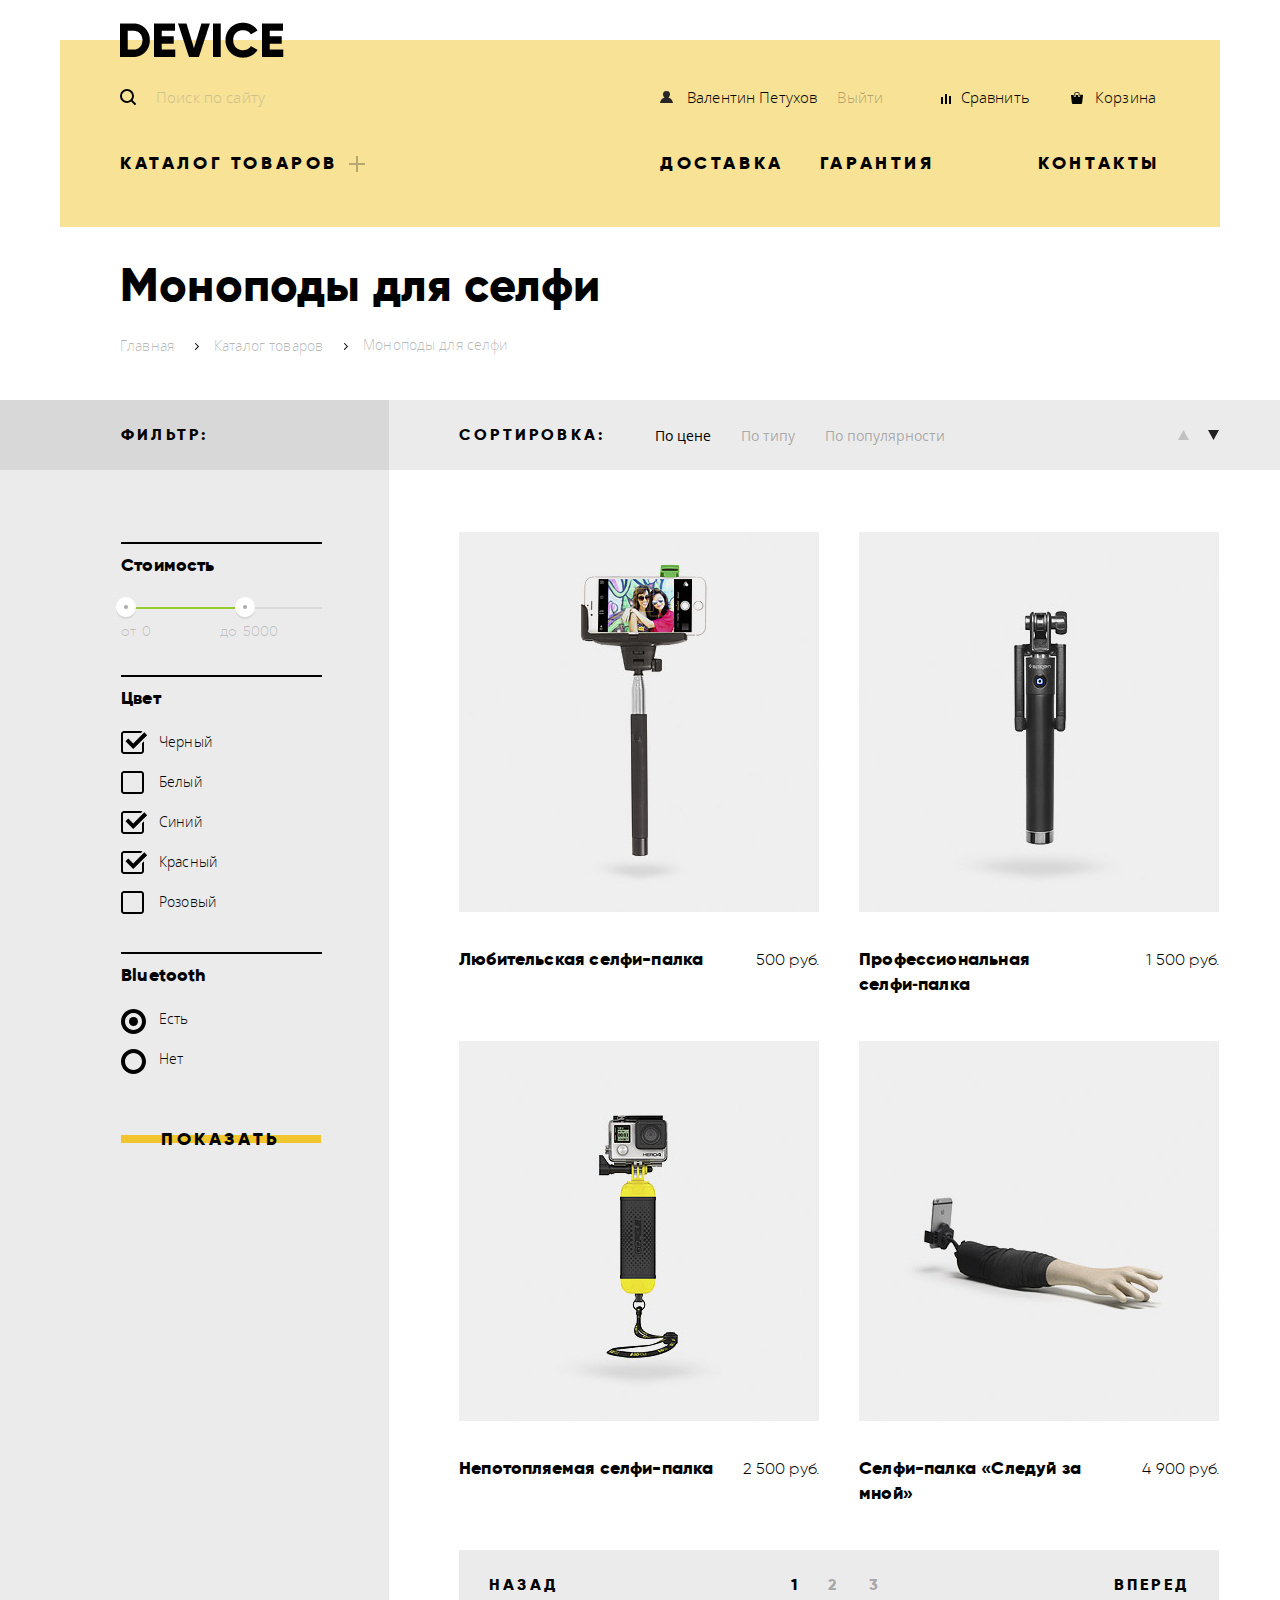
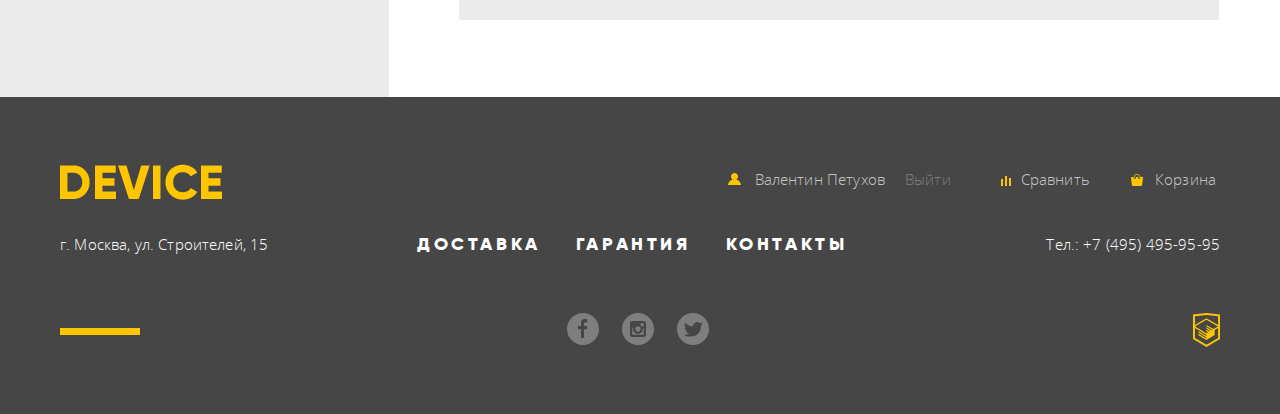
==== commit aae8cdc7: "Завершил дорабатывать сетку" ====
--- a/catalog.html
+++ b/catalog.html
@@ -21,10 +21,10 @@
         </form> 
 
         <ul class="user-nav">
-          <li class="login-item">
+          <li class="user-item">
             <a class="login-profile basic-text" href="#">Валентин Петухов</a>
           </li>
-          <li class="login-item">
+          <li class="user-item">
             <a class="logout-link basic-text" href="#">Выйти</a>
           </li>
         </ul>
@@ -45,7 +45,7 @@
                   <a class="dropdown-menu-link" href="#">Виртуальная реальность</a>
                 </li>
                 <li class="dropdown-menu-item">
-                  <a class="dropdown-menu-link" href="#">Моноподы для селфи</a>
+                  <a class="dropdown-menu-link">Моноподы для селфи</a>
                 </li>
                 <li class="dropdown-menu-item">
                   <a class="dropdown-menu-link" href="#">Экшн-камеры</a>
@@ -261,7 +261,7 @@
 
     <footer class="footer-main">
       <div class="container">
-        <a class="footer-main-logo">
+        <a class="footer-main-logo" href="index.html">
           <img src="img/logo-footer.png" width="162" height="36" alt="Логотип «Девайс»">
         </a>
 
--- a/css/style.css
+++ b/css/style.css
@@ -52,6 +52,12 @@
   box-sizing: border-box;
 }
 
+img {
+  width: initial;
+  height: auto;
+  display: block;
+}
+
 *, *::before, *::after {
   box-sizing: inherit;
 }
@@ -63,45 +69,57 @@
   color: #000000;
 }
 
-a:hover {
+a[href]:hover {
   color: rgba(0, 0, 0, 0.6);
 }
 
-a:active {
+a[href]:active {
   color: rgba(0, 0, 0, 0.3);
 }
 
-a.button {
+a[href].button {
   color: rgb(0, 0, 0);
 }
 
-.footer-top-nav a {
+.footer-top-nav a[href] {
   color: rgba(255, 255, 255, 0.7);
 }
 
-.footer-top-nav a:hover {
+.footer-top-nav a.footer-user-logout {
+color: rgba(255, 255, 255, 0.3);
+}
+
+.footer-top-nav a[href]:hover {
   color: rgba(255, 255, 255, 1);
 }
 
-.footer-top-nav a:active {
+.footer-top-nav a[href]:active {
   color: rgba(255, 255, 255, 0.3);
 }
 
-.footer-middle-nav a {
+.footer-middle-nav a[href] {
   color: rgba(255, 255, 255, 1);
 }
 
-.footer-middle-nav a:hover {
+.footer-middle-nav a[href]:hover {
   color: rgba(255, 255, 255, 0.6);
 }
 
-.footer-middle-nav a:active {
+.footer-middle-nav a[href]:active {
   color: rgba(255, 255, 255, 0.3);
 }
 
-.logout-link,
-.footer-user-logout {
+
+.logout-link {
   color: rgba(0, 0, 0, 0.3)
+}
+
+.breadcrumbs a:hover {
+  color: rgba(0, 0, 0, 0.6)
+}
+
+.breadcrumbs a:active {
+  color: rgba(0, 0, 0, 0.1)
 }
 
 .site-nav,
@@ -129,15 +147,15 @@
   padding: 0;
 }
 
-.main-header-logo:hover[href],
-.footer-main-logo:hover[href],
-.academy-logo:hover[href] {
+.main-header-logo[href]:hover,
+.footer-main-logo[href]:hover,
+.academy-logo:hover {
   opacity: 0.6;
 }
 
-.main-header-logo:active[href],
-.footer-main-logo:active[hre],
-.academy-logo:active[href] {
+.main-header-logo[href]:active,
+.footer-main-logo[href]:active,
+.academy-logo:active {
   opacity: 0.3;
 }
 
@@ -159,12 +177,22 @@
 
 .main-nav {
 background-color: #f7e296;
-padding: 32px 60px 164px 60px;
+padding: 36px 60px 164px 60px;
 position: relative;
 }
 
+.main-nav:not(.inner-page)::before {
+  content: "";
+  position: absolute;
+  width: 100px;
+  height: 7px;
+  background-color: #ffffff;
+  bottom: 67px;
+  left: 601px;
+}
+
 .inner-page {
-  padding: 32px 60px;
+  padding: 36px 60px;
   padding-bottom: 52px;
 }
 
@@ -201,7 +229,7 @@
 .top-nav {
   justify-content: space-between;
   align-items: baseline;
-  margin-bottom: 32px;
+  margin-bottom: 36px;
 }
 
 .top-nav form {
@@ -210,14 +238,19 @@
 
 .user-nav {
   margin-right: auto;
-  position: relative;
-}
-
-.user-nav a:first-child {
+}
+
+.user-item:first-child a,
+.footer-user-item:first-child a {
   padding-left: 27px;
 }
 
-.user-nav a:first-child::before {
+.user-item,
+.footer-user-item {
+  position: relative;
+}
+
+.user-item:first-child a::before {
   content:"";
   background: url("../img/user.svg") 0 0 no-repeat;
   position: absolute;
@@ -227,48 +260,92 @@
   top: 9px;
 }
 
-.shopping-item:first-child,
-.footer-shopping-item:first-child {
+.footer-user-item:first-child a::before {
+  content:"";
+  background: url("../img/user-footer.svg") 0 0 no-repeat;
+  position: absolute;
+  width: 13px;
+  height: 12px;
+  left: 0;
+  top: 9px;
+}
+
+.top-nav a:hover::before,
+.footer-top-nav a:hover::before {
+  opacity: 0.6;
+}
+
+.top-nav a:active::before,
+.footer-top-nav a:active::before {
+  opacity: 0.3;
+}
+
+.shopping-item:first-child a,
+.footer-shopping-item:first-child a{
   margin-left: 50px;
   padding-left: 20px;
   position: relative;
 }
 
-.shopping-item:first-child::before {
+.shopping-item:first-child a::before {
   content:"";
   background: url("../img/compare.svg") 0 0 no-repeat;
   position: absolute;
   width: 10px;
   height: 10px;
   left: 0;
-  top: 11px;
-}
-
-.shopping-item:last-child,
-.footer-shopping-item:last-child {
+  top: 7px;
+}
+
+.footer-shopping-item:first-child a::before {
+  content:"";
+  background: url("../img/compare-footer.svg") 0 0 no-repeat;
+  position: absolute;
+  width: 10px;
+  height: 10px;
+  left: 0;
+  top: 7px;
+}
+
+
+.shopping-item:last-child a,
+.footer-shopping-item:last-child a {
   margin-left: 41px;
   padding-left: 24px;
-  position: relative;
-}
-
-.footer-user-item {
-  margin-left: 20px;
-}
-
-.shopping-item:last-child::before {
+  padding-right: 4px;
+  position: relative;
+}
+
+.user-item:not(:last-child),
+.footer-user-item:not(:last-child) {
+  margin-right: 20px;
+}
+
+.shopping-item:last-child a::before {
   content:"";
   background: url("../img/cart.svg") 0 0 no-repeat;
   position: absolute;
   width: 12px;
   height: 12px;
   left: 0;
-  top: 9px;
+  top: 5px;
+}
+
+.footer-shopping-item:last-child a::before {
+  content:"";
+  background: url("../img/cart-footer.svg") 0 0 no-repeat;
+  position: absolute;
+  width: 12px;
+  height: 12px;
+  left: 0;
+  top: 5px;
 }
 
 .site-nav {
   margin: 0;
   padding: 0;
   display: flex;
+  flex-wrap: wrap;
 }
 
 .site-nav-item:first-child {
@@ -290,8 +367,8 @@
   width: 16px;
   height: 16px;
   position: absolute;
-  top: 3px;
-  right: 0;
+  top: 4px;
+  right: 3px;
   background: url("../img/plus.svg") 0 0 no-repeat;
   opacity: .3;
 }
@@ -349,9 +426,9 @@
   width: 356px;
   margin-top: 5px;  
   transition: color, opacity;
-  transition-duration: .15s;
+  transition-duration: .2s;
   text-indent: 28px;
-  border: 2px solid transparent;
+  border-bottom: 2px solid transparent;
 }
 
 .search-input:focus {
@@ -360,7 +437,7 @@
 }
 
 .search-input::placeholder {
-  text-indent: 28px;
+  text-indent: 34px;
     opacity: .3
 }
 
@@ -373,7 +450,7 @@
   padding: 8px 20px;
   cursor: pointer;
   transition: color, opacity;
-  transition-duration: .15s;
+  transition-duration: .2s;
   opacity: 0;
   color: transparent;
   border: 2px solid #000;
@@ -381,7 +458,7 @@
   background-color: transparent;
   position: absolute;
   left: 413px;
-  top: 23px;
+  top: 25px;
 }
 
 .search-input:focus + .search-button,
@@ -418,13 +495,40 @@
 .slider-item-current {
   display: flex;
   justify-content: space-between;
-  padding: 0px 40px 0px 60px;
   position: relative;
   z-index: 1;
-  margin-top: -110px;
-  margin-bottom: 300px;
-}
-
+  margin-top: -112px;
+  margin-bottom: 290px;
+}
+
+
+.slider-item::before {
+  position: absolute;
+  font-family: inherit;
+  line-height: 179.2px;
+  font-size: 179.2px;
+  height: 7px;
+  color: #ffffff;
+  top: -14px;
+  right: 46px;
+  z-index: -1;
+}
+
+.slider-item:first-child::before {
+  content: "01";
+}
+
+.slider-item:nth-child(2)::before {
+  content: "02";
+}
+
+.slider-item:nth-child(3)::before {
+  content: "03";
+}
+
+.slider-item:first-child .slider-image {
+  padding-top: 5px;
+}
 
 /* Отключалка слайдеров */
 
@@ -437,13 +541,16 @@
 }
 
 .slider-image {
-  width: 540px;
-  flex-shrink: 0;
+  width: 50%;
+  height: 100%;
+  margin-right: 40px;
+  text-align: center;
+  padding: 12px 0 0 32px;
 }
 
 .slider-info {
   margin-top: 80px;
-}
+  width: 50%}
 
 .slider-heading + .basic-text {
   margin-bottom: 42px;
@@ -467,6 +574,13 @@
   font-size: 36px;
   line-height: 48px;
   font-weight: normal;
+  padding: 0 0 5px 0;
+  width: 160px;
+  text-align: left;
+}
+
+.slider-table th:nth-child(2) {
+  width: 140px;
 }
 
 .slider-table td {
@@ -474,22 +588,21 @@
   font-size: 13px;
   line-height: 20px;
   font-weight: normal;
-}
-
-.slider-table th {
-  padding-right: 70px;
+  padding: 0;
+  text-align: left;
 }
 
 .slider-buttons {
+  display: flex;
   order: 2;
   position: absolute;
-  left: 980px;
-  top: 200px;
+  right: 82px;
+  bottom: 432px;
   z-index: 2;
 }
 
-.slider-buttons li {
-  display: inline-block;
+.slider-buttons-list {
+  display: flex;
 }
 
 .slider-button {
@@ -510,14 +623,10 @@
 }
 
 .breadcrumbs {
-  margin: 0;
-  padding: 0;
-  font-size: 0;
-  vertical-align: top;
+  display: flex;
 }
 
 .breadcrumbs li {
-  display: inline-block;
   margin-right: 40px;
   position: relative;
 }
@@ -649,6 +758,7 @@
   display: inline-block;
   width: 49%;
   box-sizing: border-box;
+  vertical-align: inherit;
 }
 
 .price-controls input {
@@ -695,6 +805,15 @@
 input[type="radio"]:focus + .bluetooth-radio::before,
 input[type="radio"]:hover + .bluetooth-radio::before {
   opacity: 0.6;
+}
+
+input[type="checkbox"]:active + .color-checkbox::before,
+input[type="radio"]:active + .bluetooth-radio::before {
+  opacity: 1;
+}
+
+input[type="checkbox"]:focus + .color-checkbox::before,
+input[type="radio"]:focus + .bluetooth-radio::before {
   outline: 5px auto -webkit-focus-ring-color;
 }
 
@@ -743,7 +862,8 @@
 }
 
 .catalog p,
-.catalog .catalog-item a {
+.catalog-item a,
+.catalog-item h3 {
   margin: 0;
   padding: 0;
 }
@@ -776,6 +896,7 @@
   display: flex;
   flex-direction: column;
   width: 360px;
+  margin-bottom: 45px;
 }
 
 .catalog-description {
@@ -809,6 +930,7 @@
   height: 380px;
   position: relative;
   display: flex;
+  margin-bottom: 34px;
 }
 
 .catalog-item-hover {
@@ -844,13 +966,14 @@
   width: 200px;
   margin-bottom: 6px;
   padding: 8px 0;
-}
-
-.button-compare:hover {
+  margin-top: 42px;
+}
+
+a.button-compare:hover {
   color: rgba(0, 0, 0, 1);
 }
 
-.button-compare:active {
+a.button-compare:active {
   color: rgba(0, 0, 0, 0.2);
 }
 
@@ -870,42 +993,34 @@
   list-style: none;
   display: flex;
   align-items: center;
-  font-size: 0;
   width: 100%;
   margin-bottom: 62px;
   position: relative;
-  padding: 26px 0;
+  padding: 23px 0;
 }
 
 .sort-by .selection-heading {
   margin-right: 50px;
-  margin-top: -8px;
-}
-
-.sort-by .sort-by-type {
+}
+
+.sort-by-type {
+  display: flex;
   margin-right: auto;
 }
 
 .sort-by-type li {
-  display: inline-block;
   margin-right: 30px;
 }
 
-.sort-by .sort-by-dir li {
-  display: inline-block;
-  font-size: 0;
-  margin: 0;
-  padding: 0;
+.sort-by-dir {
+  display: flex;
+  margin-left: auto;
 }
 
 .sort-by-dir a {
   margin: 0;
   padding: 0;
   margin-left: 19px;
-}
-
-.sort-by-dir {
-  margin-left: auto;
 }
 
 .sort-by-dir-up {
@@ -926,12 +1041,12 @@
   opacity: 0.2;
 }
 
-.sort-by-dir a[href]:hover {
+.sort-by-dir a:hover {
   opacity: 0.4;
 }
 
 .sort-by-dir .sort-by-dir-active,
-.sort-by-dir a[href]:active {
+.sort-by-dir a:active {
   opacity: 1;
 }
 
@@ -939,12 +1054,12 @@
   color: rgba(0, 0, 0, 0.3);
 }
 
-.sort-by-link[href]:hover,
+.sort-by-link:hover,
 .pagination-item:hover {
   color: rgba(0, 0, 0, 0.6);
 }
 
-.sort-by-link[href]:active,
+.sort-by-link:active,
 .pagination-item:active {
   color: rgba(0, 0, 0, 1);
 }
@@ -997,7 +1112,7 @@
 }
 
 .pagination-list .pagination-item {
-  padding: 28px 14px;
+  padding: 23px 14px;
   display: block;
 }
 
@@ -1008,7 +1123,7 @@
 .pagination-list .prev,
 .pagination-list .next {
   display: block;
-  padding: 28px;
+  padding: 23px 30px;
 }
 
 .pagination-list .prev:hover,
@@ -1086,12 +1201,12 @@
   color: rgba(0, 0, 0, 1);
  }
 
-.popular-item a:active,
-.popular-item:active::after {
+.popular-item a:active {
   opacity: 0.3;
  }
 
-.popular-list .popular-item:hover::before, 
+.popular-list .popular-item:hover::before,
+.popular-list .popular-item:focus::before, 
 .popular-list .popular-item:active::before {
   background-color: rgba(240, 197, 46, 1);
  }
@@ -1107,6 +1222,7 @@
 }
 
 .services-list {
+  width: 277px;
   margin-top: -20px;
   padding-right: 117px;
   margin-right: 117px;
@@ -1133,6 +1249,8 @@
 
 .services-content {
   margin-top: -28px;
+  width: 766px;
+  position: relative;
 }
 
 .services-content h3,
@@ -1143,7 +1261,7 @@
 }
 
 .services-content h3 {
-  margin-bottom: 20px;
+  margin-bottom: 25px;
 }
 
 .services-content p {
@@ -1165,6 +1283,36 @@
   display: block;
 }
 
+.services-item:first-child::after {
+  content: "";
+  position: absolute;
+  width: 136px;
+  height: 164px;
+  background: url("../img/delivery.svg") 0 0 no-repeat;
+  left: 558px;
+  top: 13px;
+}
+
+.services-item:nth-child(2)::after {
+  content: "";
+  position: absolute;
+  width: 171px;
+  height: 194px;
+  background: url("../img/warranty.svg") 0 0 no-repeat;
+  left: 558px;
+  top: -10px;
+}
+
+.services-item:nth-child(3)::after {
+  content: "";
+  position: absolute;
+  width: 156px;
+  height: 186px;
+  background: url("../img/credit.svg") 0 0 no-repeat;
+  left: 558px;
+  top: -10px;
+}
+
 .brands {
   margin-bottom: 93px;
 }
@@ -1174,35 +1322,40 @@
   justify-content: space-between;
 }
 
-.brands-list a {
+.brands-link {
   opacity: .2;
   display: block;
   width: 260px;
   height: 100px;
 }
 
-.brands-list a:hover img {
+.brands-link:hover img,
+.brands-link:focus img {
   opacity: 0;
   position: relative;
   left: 10px;
 }
 
-.brands-list .logo-1:hover {
+.brands-logo:first-child a:hover,
+.brands-logo:first-child a:focus {
   background-image: url("../img/logo-1-hover.jpg");
   opacity: 1; 
 }
 
-.brands-list .logo-2:hover {
+.brands-logo:nth-child(2) a:hover,
+.brands-logo:nth-child(2) a:focus {
   background-image: url("../img/logo-2-hover.jpg");
   opacity: 1; 
 }
 
-.brands-list .logo-3:hover {
+.brands-logo:nth-child(3) a:hover,
+.brands-logo:nth-child(3) a:focus {
   background-image: url("../img/logo-3-hover.jpg");
   opacity: 1; 
 }  
 
-.brands-list .logo-4:hover {
+.brands-logo:nth-child(4) a:hover,
+.brands-logo:nth-child(4) a:focus {
   background-image: url("../img/logo-4-hover.jpg");
   opacity: 1; 
 }  
@@ -1225,7 +1378,7 @@
 }
 
 .about-us p {
-  margin-bottom: 29px;
+  margin-bottom: 25px;
 }
 
 .contacts p {
@@ -1247,12 +1400,14 @@
 }
 
 .about-us {
-  padding-right: 100px;
-  position: relative;
+  padding-right: 60px;
+  position: relative;
+  width: 560px;
 }
 
 .contacts {
   position: relative;
+  width: 560px;
 }
 
 .about-us-list {
@@ -1296,9 +1451,21 @@
   position: absolute;
 }
 
+.footer-main .container::after {
+  content: "";
+  position: absolute;
+  width: 80px;
+  height: 7px;
+  background-color: #ffc600;
+  bottom: 79px;
+}
+
 .footer-top-nav {
   justify-content: flex-end;
+  margin-left: auto;
   margin-bottom: 35px;
+  max-width: 50%;
+  flex-wrap: wrap;
 }
 
 .footer-nav-item {
@@ -1309,15 +1476,22 @@
   margin: 0;
   padding: 0;
   margin-right: auto;
+  max-width: 220px;
 }
 
 .tel {
   margin-left: 164px;
+  max-width: 200px;
 }
 
 .footer-middle-nav {  
   margin-bottom: 54px;
   align-items: baseline;
+}
+
+.footer-site-nav {
+  flex-wrap: wrap;
+  max-width: 500px;
 }
 
 .academy-logo {
@@ -1347,18 +1521,14 @@
   background: url("../img/twitter.svg") 0 0 no-repeat;
 }
 
-.breadcrumbs a,
 .social-button {
-  color: #000000;
   opacity: 0.3;
 }  
 
-.breadcrumbs a:hover,
 .social-button:hover {
   opacity: 0.6;
 } 
 
-.breadcrumbs a:active,
 .social-button:active {
   opacity: 0.1;
 }   
@@ -1367,7 +1537,7 @@
   display: block;
   position: relative;
   width: 100%;
-  transition: color .1s;
+  transition: color .2s;
   text-align: center;
   background: none;
   color: #000000;
@@ -1398,7 +1568,7 @@
 
 .button.btn-more {
   width: 220px;
-  margin-bottom: 54px; 
+  margin-bottom: 50px; 
 }
 
 .btn-we {
@@ -1414,7 +1584,7 @@
   width: 100%;
   padding: 8px 0;
   cursor: pointer;
-  transition: color .1s;
+  transition: color .2s;
   text-align: center;
   background: none;
   text-transform: uppercase;
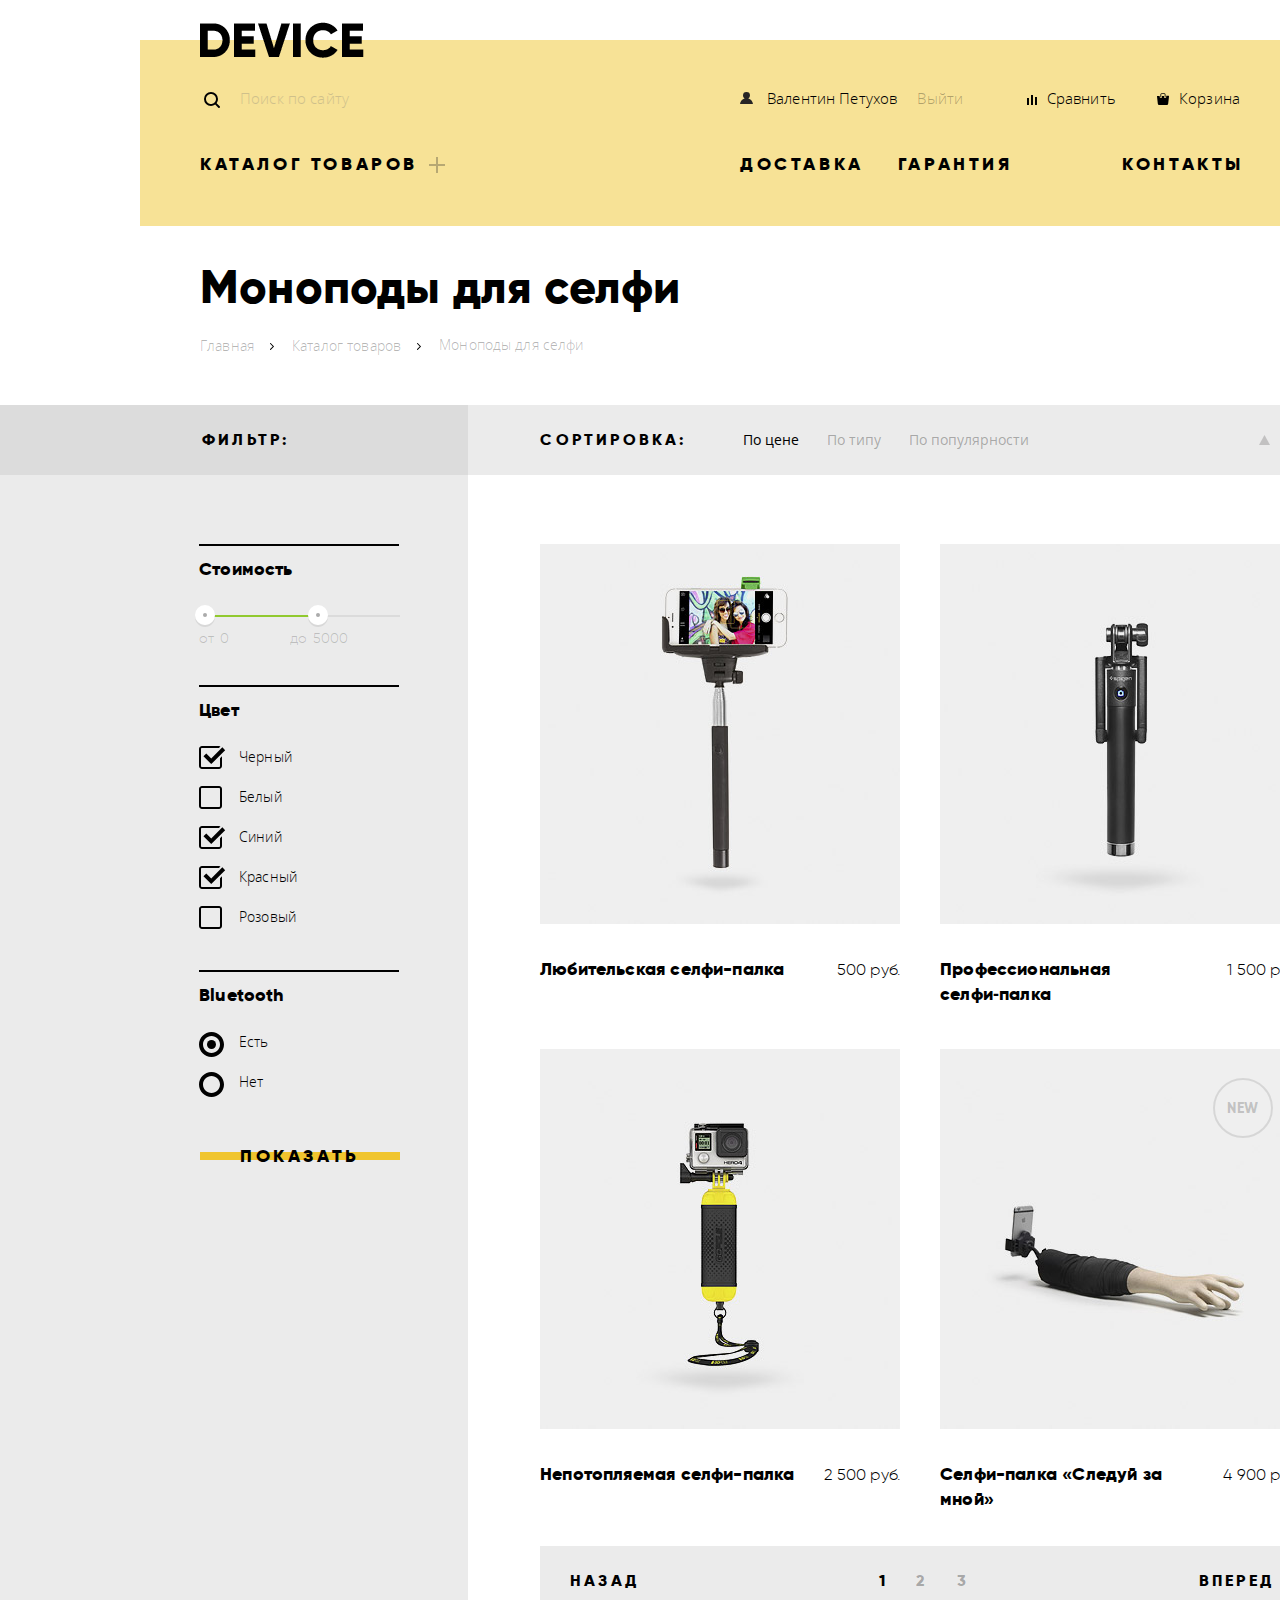
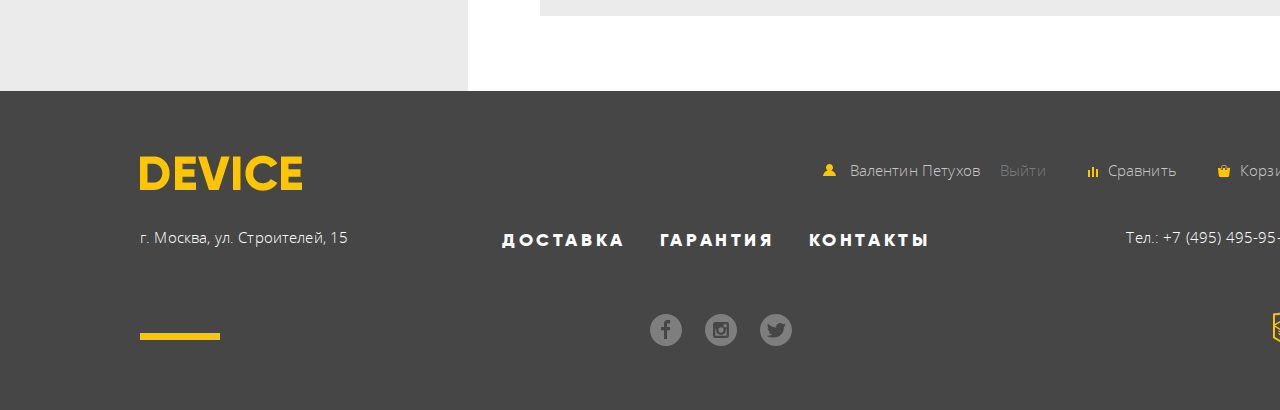
==== commit 1002e27b: "Добавил префиксы, анимацию, вынес скрипты отдельно" ====
--- a/catalog.html
+++ b/catalog.html
@@ -96,79 +96,86 @@
       </ul>
     </div>
 
+    <div class="gradient-top">
+      <div class="container">
+        <p class="selection-heading">Фильтр:</p> 
+
+        <div class="sort-by">
+          <p class="selection-heading">Сортировка:</p>
+          <ul class="sort-by-type">
+            <li><a class="sort-by-link sort-by-link-active">По цене</a></li>
+            <li><a class="sort-by-link" href="#">По типу</a></li>
+            <li><a class="sort-by-link" href="#">По популярности</a></li>    
+          </ul>
+          <ul class="sort-by-dir">
+            <li>
+              <a class="sort-by-dir-up" href="#"><span class="visually-hidden">По возрастанию</span></a>
+            </li>
+            <li>
+              <a class="sort-by-dir-down sort-by-dir-active"><span class="visually-hidden">По убыванию</span></a>
+            </li>
+          </ul>
+        </div>
+      </div>
+    </div>
+
     <div class="catalog">
       <div class="filter-bg">
         <section class="catalog-filter">
-          <p class="selection-heading">Фильтр:</p> 
+
 
           <form class="filter" action="http://echo.htmlacademy.ru" method="post">
             <div class="filter-item">
               <fieldset class="range-fieldset">
                 <legend>Стоимость</legend>
-                  <div class="range-filter">
-                    <div class="range-controls">
-                      <div class="scale">
-                        <div class="bar"></div>
-                      </div>
-                      <div class="toggle toggle-min"></div>
-                      <div class="toggle toggle-max"></div> 
+                <div class="range-filter">
+                  <div class="range-controls">
+                    <div class="scale">
+                      <div class="bar"></div>
                     </div>
+                    <div class="toggle toggle-min"></div>
+                    <div class="toggle toggle-max"></div> 
+                  </div>
                   <div class="price-controls">
                     <label class="min-price">от <input type="text" name="min-price" value="0"></label> 
                     <label class="max-price">до <input type="text" name="max-price" value="5000"></label>
                   </div>
-                </fieldset>
-              </div>
-
-              <div class="filter-item filter-color">
-                <fieldset>
-                  <legend>Цвет</legend>
-                  
-                  <input type="checkbox" id="black" name="color-black" value="Черный" checked class="visually-hidden"><label for="black" class="color-checkbox">Черный</label>
-
-                  <input type="checkbox" id="white" name="color-white" value="Белый" class="visually-hidden"><label for="white" class="color-checkbox">Белый</label>
-
-                  <input type="checkbox" id="blue" name="color-blue" value="Синий" checked class="visually-hidden"><label for="blue" class="color-checkbox">Синий</label>
-
-                  <input type="checkbox" id="red" name="color-red" value="Красный" checked class="visually-hidden"><label for="red" class="color-checkbox">Красный</label>
-
-                  <input type="checkbox" id="pink" name="color-pink" value="Розовый" class="visually-hidden"><label for="pink" class="color-checkbox">Розовый</label>
-                </fieldset>
-              </div>
-
-              <div class="filter-item bluetooth">
-                <fieldset>
-                  <legend>Bluetooth</legend>
-                 <input type="radio" id="tooth-on" name="bluetooth" value="Есть" checked class="visually-hidden"><label for="tooth-on" class="bluetooth-radio">Есть</label>
-                  <input type="radio" id="tooth-off" name="bluetooth" value="Нет" class="visually-hidden"><label for="tooth-off" class="bluetooth-radio">Нет</label>
-                </fieldset>
-              </div>
-
-              <button class="services-button form-button" type="submit">Показать</button>
-            </form> 
+                </div>
+              </fieldset>
+            </div>
+
+            <div class="filter-item filter-color">
+              <fieldset>
+                <legend>Цвет</legend>
+
+                <input type="checkbox" id="black" name="color-black" value="Черный" checked class="visually-hidden"><label for="black" class="color-checkbox">Черный</label>
+
+                <input type="checkbox" id="white" name="color-white" value="Белый" class="visually-hidden"><label for="white" class="color-checkbox">Белый</label>
+
+                <input type="checkbox" id="blue" name="color-blue" value="Синий" checked class="visually-hidden"><label for="blue" class="color-checkbox">Синий</label>
+
+                <input type="checkbox" id="red" name="color-red" value="Красный" checked class="visually-hidden"><label for="red" class="color-checkbox">Красный</label>
+
+                <input type="checkbox" id="pink" name="color-pink" value="Розовый" class="visually-hidden"><label for="pink" class="color-checkbox">Розовый</label>
+              </fieldset>
+            </div>
+
+            <div class="filter-item bluetooth">
+              <fieldset>
+                <legend>Bluetooth</legend>
+                <input type="radio" id="tooth-on" name="bluetooth" value="Есть" checked class="visually-hidden"><label for="tooth-on" class="bluetooth-radio">Есть</label>
+                <input type="radio" id="tooth-off" name="bluetooth" value="Нет" class="visually-hidden"><label for="tooth-off" class="bluetooth-radio">Нет</label>
+              </fieldset>
+            </div>
+
+            <button class="services-button form-button" type="submit">Показать</button>
+          </form> 
 
         </section>
       </div>
-      
+
       <div class="catalog-bg">
         <section class="catalog-main">
-          <div class="sort-by">
-            <p class="selection-heading">Сортировка:</p>
-            <ul class="sort-by-type">
-              <li><a class="sort-by-link sort-by-link-active">По цене</a></li>
-              <li><a class="sort-by-link" href="#">По типу</a></li>
-              <li><a class="sort-by-link" href="#">По популярности</a></li>    
-            </ul>
-            <ul class="sort-by-dir">
-              <li>
-                <a class="sort-by-dir-up" href="#"><span class="visually-hidden">По возрастанию</span></a>
-              </li>
-              <li>
-                <a class="sort-by-dir-down sort-by-dir-active"><span class="visually-hidden">По убыванию</span></a>
-              </li>
-            </ul>
-          </div>
-
 
           <h2 class="visually-hidden">Список товаров</h2>
 
@@ -181,7 +188,7 @@
               </div>
               <div class="catalog-item-card">
                 <p class="catalog-item-image">
-                  <img src="img/item-1.jpg" width="360px" height="380px" alt="Любительская селфи-палка">
+                  <img src="img/item-1.jpg" width="360" height="380" alt="Любительская селфи-палка">
                 </p>
                 <p class="catalog-item-hover">
                   <a class="button btn-cart" href="#">В корзину</a>
@@ -192,13 +199,13 @@
 
             <li class="catalog-item">
               <div class="catalog-description">
-                <h3><a href="#" class="catalog-item-title">Профессиональная селфи&#8209палка</a>
+                <h3><a href="#" class="catalog-item-title">Профессиональная селфи&#8209;палка</a>
                 </h3>
                 <p class="catalog-item-price">1 500 руб.</p>
               </div>
               <div class="catalog-item-card">
                 <p class="catalog-item-image">
-                  <img src="img/item-2.jpg" width="360px" height="380px" alt="Профессиональная селфи-палка">
+                  <img src="img/item-2.jpg" width="360" height="380" alt="Профессиональная селфи-палка">
                 </p>
                 <p class="catalog-item-hover">
                   <a class="button btn-cart" href="#">В корзину</a>
@@ -215,7 +222,7 @@
               </div>
               <div class="catalog-item-card">
                 <p class="catalog-item-image">
-                  <img src="img/item-3.jpg" width="360px" height="380px" alt="Непотопляемая селфи-палка">
+                  <img src="img/item-3.jpg" width="360" height="380" alt="Непотопляемая селфи-палка">
                 </p>
                 <p class="catalog-item-hover">
                   <a class="button btn-cart" href="#">В корзину</a>
@@ -232,7 +239,7 @@
               </div>
               <div class="catalog-item-card">
                 <p class="catalog-item-image">
-                  <img src="img/item-4.jpg" width="360px" height="380px" alt="Селфи-палка «Следуй за мной»">
+                  <img src="img/item-4.jpg" width="360" height="380" alt="Селфи-палка «Следуй за мной»">
                 </p>
                 <p class="catalog-item-hover">
                   <a class="button btn-cart" href="#">В корзину</a>
--- a/css/style.css
+++ b/css/style.css
@@ -1,45 +1,44 @@
 
 @font-face {
-    font-family: "Gilroy ExtraBold";
-    src: local("Gilroy ExtraBold"), local("Gilroy-ExtraBold"),
-         url("../fonts/gilroyextrabold.woff2") format("woff2"),
-         url("../fonts/gilroyextrabold.woff") format("woff");
-    font-weight: 800;
-    font-style: normal;
+  font-family: "Gilroy ExtraBold";
+  src: local("Gilroy ExtraBold"), local("Gilroy-ExtraBold"),
+  url("../fonts/gilroyextrabold.woff2") format("woff2"),
+  url("../fonts/gilroyextrabold.woff") format("woff");
+  font-weight: 800;
+  font-style: normal;
 }
 
 @font-face {
-    font-family: "Gilroy Light";
-    src: local("Gilroy Light"), local("Gilroy-Light"),
-         url("../fonts/gilroylight.woff2") format("woff2"),
-         url("../fonts/gilroylight.woff") format("woff");
-    font-weight: 300;
-    font-style: normal;
+  font-family: "Gilroy Light";
+  src: local("Gilroy Light"), local("Gilroy-Light"),
+  url("../fonts/gilroylight.woff2") format("woff2"),
+  url("../fonts/gilroylight.woff") format("woff");
+  font-weight: 300;
+  font-style: normal;
 }
 
 @font-face {
-    font-family: "Open Sans";
-    src: local("Open Sans"), local("Open-Sans"),
-         url("../fonts/opensans.woff2") format("woff2"),
-         url("../fonts/opensans.woff") format("woff");
-    font-weight: 400;
-    font-style: normal;
+  font-family: "Open Sans";
+  src: local("Open Sans"), local("Open-Sans"),
+  url("../fonts/opensans.woff2") format("woff2"),
+  url("../fonts/opensans.woff") format("woff");
+  font-weight: 400;
+  font-style: normal;
 }
 
 @font-face {
-    font-family: "Open Sans Light";
-    src: local("Open Sans Light"), local("Open-Sans-Light"),
-         url("../fonts/opensanslight.woff2") format("woff2"),
-         url("../fonts/opensanslight.woff") format("woff");
-    font-weight: 300;
-    font-style: normal;
+  font-family: "Open Sans Light";
+  src: local("Open Sans Light"), local("Open-Sans-Light"),
+  url("../fonts/opensanslight.woff2") format("woff2"),
+  url("../fonts/opensanslight.woff") format("woff");
+  font-weight: 300;
+  font-style: normal;
 }
 
 body {
   margin: 0;
   padding: 0;
-/*  min-width: 1440px;*/
-
+  min-width: 1440px;
   font-family: "Gilroy ExtraBold", "Tahoma", sans-serif;
   font-size: 18px;
   line-height: 24px;
@@ -49,7 +48,8 @@
 }
 
 html {
-  box-sizing: border-box;
+  -webkit-box-sizing: border-box;
+          box-sizing: border-box;
 }
 
 img {
@@ -59,7 +59,8 @@
 }
 
 *, *::before, *::after {
-  box-sizing: inherit;
+  -webkit-box-sizing: inherit;
+          box-sizing: inherit;
 }
 
 a {
@@ -86,7 +87,7 @@
 }
 
 .footer-top-nav a.footer-user-logout {
-color: rgba(255, 255, 255, 0.3);
+  color: rgba(255, 255, 255, 0.3);
 }
 
 .footer-top-nav a[href]:hover {
@@ -176,9 +177,9 @@
 }
 
 .main-nav {
-background-color: #f7e296;
-padding: 36px 60px 164px 60px;
-position: relative;
+  background-color: #f7e296;
+  padding: 37px 60px 164px 60px;
+  position: relative;
 }
 
 .main-nav:not(.inner-page)::before {
@@ -191,9 +192,10 @@
   left: 601px;
 }
 
-.inner-page {
-  padding: 36px 60px;
-  padding-bottom: 52px;
+.main-nav.inner-page {
+  padding: 37px 60px;
+  padding-bottom: 50px;
+  margin-bottom: 37px;
 }
 
 .main-header {
@@ -221,15 +223,24 @@
 .footer-user-nav,
 .footer-shopping,
 .footer-social {
+  display: -webkit-box;
+  display: -ms-flexbox;
   display: flex;
   margin: 0;
   padding: 0;
 }
 
 .top-nav {
-  justify-content: space-between;
-  align-items: baseline;
+  -webkit-box-pack: justify;
+      -ms-flex-pack: justify;
+          justify-content: space-between;
+  -webkit-box-align: baseline;
+      -ms-flex-align: baseline;
+          align-items: baseline;
   margin-bottom: 36px;
+  -ms-flex-wrap: wrap;
+      flex-wrap: wrap;
+  width: 100%;
 }
 
 .top-nav form {
@@ -280,9 +291,13 @@
   opacity: 0.3;
 }
 
+.shopping {
+  margin-right: -4px;
+}
+
 .shopping-item:first-child a,
 .footer-shopping-item:first-child a{
-  margin-left: 50px;
+  margin-left: 42px;
   padding-left: 20px;
   position: relative;
 }
@@ -310,7 +325,7 @@
 
 .shopping-item:last-child a,
 .footer-shopping-item:last-child a {
-  margin-left: 41px;
+  margin-left: 39px;
   padding-left: 24px;
   padding-right: 4px;
   position: relative;
@@ -327,7 +342,7 @@
   position: absolute;
   width: 12px;
   height: 12px;
-  left: 0;
+  left: 2px;
   top: 5px;
 }
 
@@ -337,15 +352,18 @@
   position: absolute;
   width: 12px;
   height: 12px;
-  left: 0;
+  left: 2px;
   top: 5px;
 }
 
 .site-nav {
   margin: 0;
   padding: 0;
-  display: flex;
-  flex-wrap: wrap;
+  display: -webkit-box;
+  display: -ms-flexbox;
+  display: flex;
+  -ms-flex-wrap: wrap;
+      flex-wrap: wrap;
 }
 
 .site-nav-item:first-child {
@@ -353,8 +371,12 @@
 }
 
 .site-nav-item:nth-child(3) {
-  margin-left: 36px;
+  margin-left: 34px;
   margin-right: auto;
+}
+
+.site-nav-item:last-child {
+  margin-right: -4px;
 }
 
 .site-nav-item a {
@@ -385,8 +407,11 @@
   bottom: 0px;
   left: 0;
   width: 100%;
-  box-sizing: border-box;
+  -webkit-box-sizing: border-box;
+          box-sizing: border-box;
   background-color: #f7e296;
+  display: -webkit-box;
+  display: -ms-flexbox;
   display: flex;
   visibility: hidden;
   z-index: 2;
@@ -421,13 +446,17 @@
 
 .search-input {
   border: none;
-  background: url("../img/search.svg") 0 8px no-repeat;
+  background: url("../img/search.svg") 4px 10px no-repeat;
   background-color: #f7e296;
   width: 356px;
   margin-top: 5px;  
+  -webkit-transition: color, opacity;  
+  -o-transition: color, opacity;  
   transition: color, opacity;
-  transition-duration: .2s;
-  text-indent: 28px;
+  -webkit-transition-duration: .2s;
+       -o-transition-duration: .2s;
+          transition-duration: .2s;
+  text-indent: 38px;
   border-bottom: 2px solid transparent;
 }
 
@@ -436,21 +465,52 @@
   outline: 0; 
 }
 
+.search-input::-webkit-input-placeholder {
+  text-indent: 38px;
+  opacity: .3
+}
+
+.search-input:-ms-input-placeholder {
+  text-indent: 38px;
+  opacity: .3
+}
+
+.search-input::-ms-input-placeholder {
+  text-indent: 38px;
+  opacity: .3
+}
+
 .search-input::placeholder {
-  text-indent: 34px;
-    opacity: .3
+  text-indent: 38px;
+  opacity: .3
+}
+
+.search-input:hover::-webkit-input-placeholder {
+  opacity: .6
+}
+
+.search-input:hover:-ms-input-placeholder {
+  opacity: .6
+}
+
+.search-input:hover::-ms-input-placeholder {
+  opacity: .6
 }
 
 .search-input:hover::placeholder {
-    opacity: .6
+  opacity: .6
 }
 
 .search-button {
   line-height: 30px;
   padding: 8px 20px;
   cursor: pointer;
+  -webkit-transition: color, opacity;
+  -o-transition: color, opacity;
   transition: color, opacity;
-  transition-duration: .2s;
+  -webkit-transition-duration: .2s;
+       -o-transition-duration: .2s;
+          transition-duration: .2s;
   opacity: 0;
   color: transparent;
   border: 2px solid #000;
@@ -478,27 +538,36 @@
 
 .catalog-heading {
   padding: 0px 60px;
-  margin-bottom: 42px;
+  margin-bottom: 47px;
 }
 
 .catalog-heading h1 {
-  margin-bottom: 24px;
-  margin-top: 34px;
+  margin-bottom: 22px;
 }
 
 .slider {
-  display: flex;
-  position: relative;
+  display: -webkit-box;
+  display: -ms-flexbox;
+  display: flex;
+  position: relative;
+}
+
+.slider-list {
+  width: 100%;
 }
 
 .slider-item,
 .slider-item-current {
-  display: flex;
-  justify-content: space-between;
+  display: -webkit-box;
+  display: -ms-flexbox;
+  display: flex;
+  -webkit-box-pack: justify;
+      -ms-flex-pack: justify;
+          justify-content: space-between;
   position: relative;
   z-index: 1;
   margin-top: -112px;
-  margin-bottom: 290px;
+  margin-bottom: 296px;
 }
 
 
@@ -509,8 +578,8 @@
   font-size: 179.2px;
   height: 7px;
   color: #ffffff;
-  top: -14px;
-  right: 46px;
+  top: -13px;
+  right: 47px;
   z-index: -1;
 }
 
@@ -530,13 +599,13 @@
   padding-top: 5px;
 }
 
-/* Отключалка слайдеров */
-
 .slider-item {
   display: none;
 }
 
 .slider-item-current {
+  display: -webkit-box;
+  display: -ms-flexbox;
   display: flex;
 }
 
@@ -569,18 +638,22 @@
   margin-bottom: 20px;
 }
 
+.slider-table {
+  border-collapse: collapse;
+}
+
 .slider-table th {
   font-family: "Gilroy Light", Arial, sans-serif;
   font-size: 36px;
   line-height: 48px;
   font-weight: normal;
-  padding: 0 0 5px 0;
+  padding: 0 0 9px 0;
   width: 160px;
   text-align: left;
 }
 
 .slider-table th:nth-child(2) {
-  width: 140px;
+  width: 138px;
 }
 
 .slider-table td {
@@ -589,19 +662,24 @@
   line-height: 20px;
   font-weight: normal;
   padding: 0;
-  text-align: left;
 }
 
 .slider-buttons {
-  display: flex;
-  order: 2;
-  position: absolute;
-  right: 82px;
-  bottom: 432px;
+  display: -webkit-box;
+  display: -ms-flexbox;
+  display: flex;
+  -webkit-box-ordinal-group: 3;
+      -ms-flex-order: 2;
+          order: 2;
+  position: absolute;
+  right: 83px;
+  bottom: 442px;
   z-index: 2;
 }
 
 .slider-buttons-list {
+  display: -webkit-box;
+  display: -ms-flexbox;
   display: flex;
 }
 
@@ -609,25 +687,27 @@
   width: 12px;
   height: 12px;
   background: url("../img/slider-button-empty.svg") 0 0 no-repeat;
-  background-size: 100%;
+  background-size: contain;
   border: none;
   cursor: pointer;
-  margin-left: 20px;
+  margin-left: 21px;
   cursor: pointer;
 }
 
 .slider-btn-active {
   background: url("../img/slider-button.svg") 0 0 no-repeat;
-  background-size: 100%;
+  background-size: contain;
   cursor: pointer;
 }
 
 .breadcrumbs {
+  display: -webkit-box;
+  display: -ms-flexbox;
   display: flex;
 }
 
 .breadcrumbs li {
-  margin-right: 40px;
+  margin-right: 38px;
   position: relative;
 }
 
@@ -637,7 +717,7 @@
   width: 4px;
   height: 7px;
   top: 10px;
-  right: -25px;
+  right: -20px;
   background: url("../img/nav-arrow.svg") 0 0 no-repeat;
 }
 
@@ -671,18 +751,18 @@
 
 .filter-color legend,
 .bluetooth legend {
-  margin-bottom: 12px;
-}
-
-.catalog-filter .selection-heading {
-  margin: 23px 0;
-  margin-bottom: 95px;
+  margin-bottom: 15px;
 }
 
 .filter-item {
-  width: 201px;
+  width: 200px;
   border-top: 2px solid #000000;
-  padding-top: 9px;
+  padding-top: 11px;
+  margin-left: -1px;
+}
+
+.filter-item:last-of-type {
+  margin-bottom: 34px;
 }
 
 .filter-item label {
@@ -710,8 +790,8 @@
 }
 
 .range-filter {
-    padding-top: 30px;
-    padding-bottom: 15px;
+  padding-top: 34px;
+  padding-bottom: 18px;
 }
 
 .range-controls {
@@ -723,7 +803,7 @@
   background: #dbdbdb;
   height: 2px;
   margin-left: 5px;
-  margin-bottom: 9px;
+  margin-bottom: 8px;
 }
 
 .range-controls .bar {
@@ -743,11 +823,11 @@
 }
 
 .range-controls .toggle-min {
-  left: -5px;
+  left: -4px;
 }
 
 .range-controls .toggle-max {
-  left: 114px;
+  left: 109px;
 }
 
 .price-controls {
@@ -756,8 +836,9 @@
 
 .price-controls label {
   display: inline-block;
-  width: 49%;
-  box-sizing: border-box;
+  width: 45%;
+  -webkit-box-sizing: border-box;
+          box-sizing: border-box;
   vertical-align: inherit;
 }
 
@@ -769,14 +850,14 @@
 .filter-color {
   border-top: 2px solid black;
   margin-top: 12px;
-  padding-bottom: 30px;
+  padding-bottom: 33px;
   position: relative;
 }
 
 .color-checkbox {
   position: relative;
   cursor: pointer;
-  padding-left: 38px;
+  padding-left: 40px;
 }
 
 .color-checkbox::before {
@@ -800,21 +881,23 @@
   background: url("../img/checkbox-on.svg") 0 0 no-repeat;
 }
 
-input[type="checkbox"]:focus + .color-checkbox::before,
-input[type="checkbox"]:hover + .color-checkbox::before,
-input[type="radio"]:focus + .bluetooth-radio::before,
-input[type="radio"]:hover + .bluetooth-radio::before {
+.color-checkbox:hover::before,
+.color-checkbox:hover::before,
+.bluetooth-radio:hover::before,
+.bluetooth-radio:hover::before {
   opacity: 0.6;
 }
 
-input[type="checkbox"]:active + .color-checkbox::before,
-input[type="radio"]:active + .bluetooth-radio::before {
+.color-checkbox:active::before,
+.bluetooth-radio:active::before {
   opacity: 1;
 }
 
 input[type="checkbox"]:focus + .color-checkbox::before,
 input[type="radio"]:focus + .bluetooth-radio::before {
+  outline: thin dotted;
   outline: 5px auto -webkit-focus-ring-color;
+  opacity: 0.6;
 }
 
 input[type="checkbox"]:disabled + .color-checkbox,
@@ -831,7 +914,7 @@
 .bluetooth-radio {
   position: relative;
   cursor: pointer;
-  padding-left: 38px;
+  padding-left: 40px;
 }
 
 .bluetooth-radio::before {
@@ -855,10 +938,14 @@
 
 
 .filter-bg {
-  flex-grow: 1;
+  -webkit-box-flex: 1;
+      -ms-flex-positive: 1;
+          flex-grow: 1;
   background-color: rgba(0, 0, 0, 0.08);
   position: relative;
-  margin-right: 70px;
+  margin-right: 72px;
+  padding-top: 69px;
+  margin-top: -69px;
 }
 
 .catalog p,
@@ -869,41 +956,96 @@
 }
 
 .catalog {
+  display: -webkit-box;
+  display: -ms-flexbox;
   display: flex;
   margin-right: auto;
   position: relative;
+  -ms-flex-wrap: wrap;
+      flex-wrap: wrap;
 }
 
 .catalog-bg {
-  flex-grow: 1;
+  -webkit-box-flex: 1;
+      -ms-flex-positive: 1;
+          flex-grow: 1;
+}
+
+.gradient-top {
+  width: 100%;
+  background: -webkit-gradient(linear, left top, right top, from(#dcdcdc), color-stop(50%, #dcdcdc), color-stop(50%, #ebebeb), to(#ebebeb));
+  background: -webkit-linear-gradient(left, #dcdcdc 0%, #dcdcdc 50%, #ebebeb 50%, #ebebeb 100%);
+  background: -o-linear-gradient(left, #dcdcdc 0%, #dcdcdc 50%, #ebebeb 50%, #ebebeb 100%);
+  background: linear-gradient(to right, #dcdcdc 0%, #dcdcdc 50%, #ebebeb 50%, #ebebeb 100%);
+  margin-bottom: 69px;
+  position: relative;
+  z-index: 0;
+}
+
+.gradient-top .container {
+  display: -webkit-box;
+  display: -ms-flexbox;
+  display: flex;
+  -webkit-box-align: baseline;
+      -ms-flex-align: baseline;
+          align-items: baseline;
+}
+
+.gradient-top .selection-heading {
+  display: block;
+  margin: 0;
+  padding: 0 0 0 62px;
+  margin-right: 179px;
 }
 
 .catalog-main {
-  display: flex;
-  flex-wrap: wrap;
-  margin-bottom: 77px;
+  display: -webkit-box;
+  display: -ms-flexbox;
+  display: flex;
+  -ms-flex-wrap: wrap;
+      flex-wrap: wrap;
+  margin-bottom: 75px;
   width: 760px;  
   margin-right: auto;
 }
 
 .catalog-list {
-  display: flex;
-  flex-wrap: wrap;
-  justify-content: space-between;
+  display: -webkit-box;
+  display: -ms-flexbox;
+  display: flex;
+  -ms-flex-wrap: wrap;
+      flex-wrap: wrap;
+  -webkit-box-pack: justify;
+      -ms-flex-pack: justify;
+          justify-content: space-between;
+  margin-bottom: -8px;
 }
 
 .catalog-item {
-  display: flex;
-  flex-direction: column;
+  display: -webkit-box;
+  display: -ms-flexbox;
+  display: flex;
+  -webkit-box-orient: vertical;
+  -webkit-box-direction: normal;
+      -ms-flex-direction: column;
+          flex-direction: column;
   width: 360px;
-  margin-bottom: 45px;
+  margin-bottom: 43px;
 }
 
 .catalog-description {
-  display: flex;
-  order: 2;
-  justify-content: space-between;
-  align-items: baseline;
+  display: -webkit-box;
+  display: -ms-flexbox;
+  display: flex;
+  -webkit-box-ordinal-group: 3;
+      -ms-flex-order: 2;
+          order: 2;
+  -webkit-box-pack: justify;
+      -ms-flex-pack: justify;
+          justify-content: space-between;
+  -webkit-box-align: baseline;
+      -ms-flex-align: baseline;
+          align-items: baseline;
 }
 
 .catalog-item-title {
@@ -929,22 +1071,35 @@
   width: 360px;
   height: 380px;
   position: relative;
-  display: flex;
-  margin-bottom: 34px;
+  display: -webkit-box;
+  display: -ms-flexbox;
+  display: flex;
+  margin-bottom: 32px;
 }
 
 .catalog-item-hover {
   position: absolute;
   opacity: 0;
-  display: flex;
+  display: -webkit-box;
+  display: -ms-flexbox;
+  display: flex;
+  -webkit-transition: .2s ease-in;
+  -o-transition: .2s ease-in;
   transition: .2s ease-in;
   width: 100%;
   height: 100%;
   top: 0;
   left: 0;
-  flex-direction: column;
-  justify-content: center;
-  align-items: center;
+  -webkit-box-orient: vertical;
+  -webkit-box-direction: normal;
+      -ms-flex-direction: column;
+          flex-direction: column;
+  -webkit-box-pack: center;
+      -ms-flex-pack: center;
+          justify-content: center;
+  -webkit-box-align: center;
+      -ms-flex-align: center;
+          align-items: center;
   background-color: rgba(238, 238, 238, 0.7);
   z-index: 1;
 }
@@ -952,6 +1107,25 @@
 .catalog-item-hover:hover {
   opacity: 1;
 }
+
+.catalog-item:last-child .catalog-item-card::after {
+  content: "new";
+  display: block;
+  position: absolute;
+  font-size: 14px;
+  text-transform: uppercase;
+  letter-spacing: .05em;
+  color: rgba(0, 0, 0, 0.2);
+  width: 60px;
+  height: 60px;
+  border: 2px solid rgba(0, 0, 0, 0.1);
+  border-radius: 50%;
+  padding: 17px 0;
+  top: 29px;
+  right: 27px;
+  text-align: center;
+} 
+
 
 .button-compare {
   font-family: "Open Sans Light", Arial, sans-serif;
@@ -978,41 +1152,44 @@
 }
 
 
-.catalog::before {
-  content: "";
-  position: absolute;
-  top: 0;
-  right: 0;
-  display: block;
-  width: 100%;
-  height: 70px;
-  background-color: rgba(0, 0, 0, 0.08);
-}
-
 .sort-by {
   list-style: none;
-  display: flex;
-  align-items: center;
+  display: -webkit-box;
+  display: -ms-flexbox;
+  display: flex;
+  -ms-flex-wrap: wrap;
+      flex-wrap: wrap;
+  -webkit-box-align: center;
+      -ms-flex-align: center;
+          align-items: center;
   width: 100%;
-  margin-bottom: 62px;
   position: relative;
   padding: 23px 0;
+  background-color: #ebebeb;
 }
 
 .sort-by .selection-heading {
-  margin-right: 50px;
+  margin-right: 56px;
+  padding-left: 72px;
 }
 
 .sort-by-type {
-  display: flex;
+  display: -webkit-box;
+  display: -ms-flexbox;
+  display: flex;
+  -ms-flex-wrap: wrap;
+      flex-wrap: wrap;
   margin-right: auto;
+  margin-top: -3px;
 }
 
 .sort-by-type li {
-  margin-right: 30px;
+  margin-right: 28px;
 }
 
 .sort-by-dir {
+  display: -webkit-box;
+  display: -ms-flexbox;
   display: flex;
   margin-left: auto;
 }
@@ -1096,19 +1273,25 @@
 }
 
 .pagination-list {
-    display: flex;
-    margin: 0;
-    padding: 0;
-    justify-content: space-between;
-    background-color: rgba(0, 0, 0, 0.08);
-    width: 100%;
- 
-}
-
-.pagination-numbers {
+  display: -webkit-box;
+  display: -ms-flexbox;
   display: flex;
   margin: 0;
   padding: 0;
+  -webkit-box-pack: justify;
+      -ms-flex-pack: justify;
+          justify-content: space-between;
+  background-color: rgba(0, 0, 0, 0.08);
+  width: 100%;
+}
+
+.pagination-numbers {
+  display: -webkit-box;
+  display: -ms-flexbox;
+  display: flex;
+  margin: 0;
+  padding: 0;
+  margin-left: 6px; 
 }
 
 .pagination-list .pagination-item {
@@ -1120,11 +1303,16 @@
   color: rgba(0, 0, 0, 0.3);  
 }
 
-.pagination-list .prev,
+.pagination-list .prev {
+  display: block;
+  padding: 23px 30px;
+}
+
 .pagination-list .next {
   display: block;
-  padding: 23px 30px;
-}
+  padding: 23px 26px;
+}
+
 
 .pagination-list .prev:hover,
 .pagination-list .next:hover {
@@ -1138,8 +1326,12 @@
 }
 
 .popular-list {
-  display: flex;
-  justify-content: space-between;
+  display: -webkit-box;
+  display: -ms-flexbox;
+  display: flex;
+  -webkit-box-pack: justify;
+      -ms-flex-pack: justify;
+          justify-content: space-between;
   margin-bottom: 180px;
   position: relative;  
 }
@@ -1150,7 +1342,7 @@
   display: block;
   width: 160px;
   position: relative;
- }
+}
 
 .popular-item::before {
   content: "";
@@ -1183,33 +1375,45 @@
 
 .popular-item:nth-child(3) a::after {
   background-image: url("../img/popular-3.svg");
+  -webkit-transform: translate(5px, 2px);
+      -ms-transform: translate(5px, 2px);
+          transform: translate(5px, 2px);
 }
 
 .popular-item:nth-child(4) a::after {
   background-image: url("../img/popular-4.svg");
+  -webkit-transform: translate(2px, 3px);
+      -ms-transform: translate(2px, 3px);
+          transform: translate(2px, 3px);
 }
 
 .popular-item:nth-child(5) a::after {
   background-image: url("../img/popular-5.svg");
+  -webkit-transform: translate(4px, 2px);
+      -ms-transform: translate(4px, 2px);
+          transform: translate(4px, 2px);
 }
 
 .popular-item:last-child a::after {
   background-image: url("../img/popular-6.svg");
+  -webkit-transform: translate(0px, 5px);
+      -ms-transform: translate(0px, 5px);
+          transform: translate(0px, 5px);
 }
 
 .popular-list a:hover {
   color: rgba(0, 0, 0, 1);
- }
+}
 
 .popular-item a:active {
   opacity: 0.3;
- }
+}
 
 .popular-list .popular-item:hover::before,
 .popular-list .popular-item:focus::before, 
 .popular-list .popular-item:active::before {
   background-color: rgba(240, 197, 46, 1);
- }
+}
 
 .services {
   background-color: #e5e5e5;
@@ -1218,6 +1422,8 @@
 }
 
 .services-main {
+  display: -webkit-box;
+  display: -ms-flexbox;
   display: flex;
 }
 
@@ -1225,12 +1431,12 @@
   width: 277px;
   margin-top: -20px;
   padding-right: 117px;
-  margin-right: 117px;
+  margin-right: 124px;
   position: relative;
 }
 
 .services-list li {
-  margin-bottom: 23px;
+  margin-bottom: 25px;
 }
 
 .services-list::after {
@@ -1239,16 +1445,19 @@
   width: 7px;
   height: 100%;
   background-color: black;
-  right: -6px;
-  margin-top: -20px;
+  right: -8px;
+  margin-top: -22px;
   top: 50%;
-  transform: translateY(-50%);
-  padding: 64px 0;
-  box-sizing: content-box;
+  -webkit-transform: translateY(-50%);
+      -ms-transform: translateY(-50%);
+          transform: translateY(-50%);
+  padding: 58px 0;
+  -webkit-box-sizing: content-box;
+          box-sizing: content-box;
 }
 
 .services-content {
-  margin-top: -28px;
+  margin-top: -27px;
   width: 766px;
   position: relative;
 }
@@ -1261,7 +1470,7 @@
 }
 
 .services-content h3 {
-  margin-bottom: 25px;
+  margin-bottom: 32px;
 }
 
 .services-content p {
@@ -1318,8 +1527,12 @@
 }
 
 .brands-list {
-  display: flex;
-  justify-content: space-between;
+  display: -webkit-box;
+  display: -ms-flexbox;
+  display: flex;
+  -webkit-box-pack: justify;
+      -ms-flex-pack: justify;
+          justify-content: space-between;
 }
 
 .brands-link {
@@ -1361,8 +1574,12 @@
 }  
 
 .about {
-  display: flex;
-  justify-content: space-between;
+  display: -webkit-box;
+  display: -ms-flexbox;
+  display: flex;
+  -webkit-box-pack: justify;
+      -ms-flex-pack: justify;
+          justify-content: space-between;
   margin-bottom: 82px;
   padding-top: 50px;
 }
@@ -1374,11 +1591,11 @@
 }
 
 .about h2 {
-  margin-bottom: 52px;
+  margin-bottom: 46px;
 }
 
 .about-us p {
-  margin-bottom: 25px;
+  margin-bottom: 30px;
 }
 
 .contacts p {
@@ -1386,7 +1603,7 @@
 }
 
 .about p:last-of-type {
-  margin-bottom: 70px;
+  margin-bottom: 65px;
 }
 
 .about h2::before {
@@ -1400,7 +1617,7 @@
 }
 
 .about-us {
-  padding-right: 60px;
+  padding-right: 78px;
   position: relative;
   width: 560px;
 }
@@ -1415,8 +1632,8 @@
   line-height: 40px;
   letter-spacing: 0;
   padding: 0;
-  padding-left: 35px;
-  margin-bottom: 60px;
+  padding-left: 36px;
+  margin-bottom: 54px;
 }
 
 .about-us-list li {
@@ -1432,15 +1649,16 @@
   height: 8px;
   background: url("../img/about-marker.svg");
   top: 50%;
-  transform: translateY(-50%);
+  -webkit-transform: translateY(-50%);
+      -ms-transform: translateY(-50%);
+          transform: translateY(-50%);
   left: -34px;
-  margin-bottom: 
 }
 
 .footer-main {
   background-color: #464646;
   position: relative;
-  padding: 67px 0;
+  padding: 64px 0;
 }
 
 .footer-main p {
@@ -1457,19 +1675,23 @@
   width: 80px;
   height: 7px;
   background-color: #ffc600;
-  bottom: 79px;
+  bottom: 70px;
 }
 
 .footer-top-nav {
-  justify-content: flex-end;
+  -webkit-box-pack: end;
+      -ms-flex-pack: end;
+          justify-content: flex-end;
   margin-left: auto;
-  margin-bottom: 35px;
+  margin-bottom: 37px;
   max-width: 50%;
-  flex-wrap: wrap;
-}
-
-.footer-nav-item {
-  margin-right: 35px;
+  -ms-flex-wrap: wrap;
+      flex-wrap: wrap;
+  margin-right: -5px;
+}
+
+.footer-nav-item:not(:last-child) {
+  margin-right: 34px;
 }
 
 .footer-contacts {
@@ -1480,26 +1702,34 @@
 }
 
 .tel {
-  margin-left: 164px;
+  margin-left: 196px;
   max-width: 200px;
 }
 
 .footer-middle-nav {  
-  margin-bottom: 54px;
-  align-items: baseline;
+  margin-bottom: 60px;
+  -webkit-box-align: end;
+      -ms-flex-align: end;
+          align-items: flex-end;
 }
 
 .footer-site-nav {
-  flex-wrap: wrap;
+  -ms-flex-wrap: wrap;
+      flex-wrap: wrap;
   max-width: 500px;
 }
 
+.footer-bottom-nav {
+  -webkit-box-align: baseline;
+      -ms-flex-align: baseline;
+          align-items: baseline;
+  -webkit-box-pack: end;
+      -ms-flex-pack: end;
+          justify-content: flex-end;
+}
+
 .academy-logo {
-  margin-left: auto;
-}
-
-.footer-social { 
-  margin-left: auto;
+  margin-left: 481px;
 }
 
 .social-button {
@@ -1537,6 +1767,8 @@
   display: block;
   position: relative;
   width: 100%;
+  -webkit-transition: color .2s;
+  -o-transition: color .2s;
   transition: color .2s;
   text-align: center;
   background: none;
@@ -1555,6 +1787,8 @@
   bottom: 0;
   margin: auto;
   z-index: -1;
+  -webkit-transition: .2s ease-in-out;
+  -o-transition: .2s ease-in-out;
   transition: .2s ease-in-out;
 }
 
@@ -1568,7 +1802,7 @@
 
 .button.btn-more {
   width: 220px;
-  margin-bottom: 50px; 
+  margin-bottom: 48px; 
 }
 
 .btn-we {
@@ -1584,6 +1818,8 @@
   width: 100%;
   padding: 8px 0;
   cursor: pointer;
+  -webkit-transition: color .2s;
+  -o-transition: color .2s;
   transition: color .2s;
   text-align: center;
   background: none;
@@ -1593,7 +1829,8 @@
   color: #000000;
   border: none;
   min-width: 160px;
-  box-sizing: border-box;
+  -webkit-box-sizing: border-box;
+          box-sizing: border-box;
 }
 
 .services-button::before {
@@ -1606,6 +1843,8 @@
   margin: auto;
   width: 100%;
   height: 8px;
+  -webkit-transition: .2s ease-in-out;
+  -o-transition: .2s ease-in-out;
   transition: .2s ease-in-out;
   background-color: #f0c52e;
 }
@@ -1641,24 +1880,40 @@
 
 .modal {
   background-color: #ffffff;
-  box-shadow: 0px 10px 20px 0px rgba(4, 6, 6, 0.2);
+  -webkit-box-shadow: 0px 10px 20px 0px rgba(4, 6, 6, 0.2);
+          box-shadow: 0px 10px 20px 0px rgba(4, 6, 6, 0.2);
   z-index: 1;
-
+  top: 50%;
+  left: 50%;
+  -webkit-transform: translate(-50%, -50%);
+      -ms-transform: translate(-50%, -50%);
+          transform: translate(-50%, -50%);
   display: none;
+  z-index: 10;
+}
+
+.modal-show {
+  display: block;
 }
 
 .contact-us {
   width: 960px;
   height: 553px;
   padding: 95px 100px;
-  box-sizing: border-box;
-  position: relative;
+  -webkit-box-sizing: border-box;
+          box-sizing: border-box;
+  position: fixed;
 }
 
 .contact-us-form {
-  display: flex;
-  flex-wrap: wrap;
-  justify-content: space-between;
+  display: -webkit-box;
+  display: -ms-flexbox;
+  display: flex;
+  -ms-flex-wrap: wrap;
+      flex-wrap: wrap;
+  -webkit-box-pack: justify;
+      -ms-flex-pack: justify;
+          justify-content: space-between;
 }
 
 .contact-us input[type="text"],
@@ -1667,7 +1922,8 @@
   border: none;
   padding: 18px;
   width: 360px;
-  box-sizing: border-box;
+  -webkit-box-sizing: border-box;
+          box-sizing: border-box;
 }
 
 .contact-us textarea {
@@ -1676,7 +1932,8 @@
   background-color: rgba(229, 229, 229, 0.5);
   border: none;
   padding: 18px;
-  box-sizing: border-box;
+  -webkit-box-sizing: border-box;
+          box-sizing: border-box;
   margin-bottom: 30px;
 }
 
@@ -1703,7 +1960,8 @@
 .modal-half-width {
   margin-bottom: 35px;
   width: 360px;
-  box-sizing: border-box;
+  -webkit-box-sizing: border-box;
+          box-sizing: border-box;
 }
 
 .form-button {
@@ -1717,10 +1975,14 @@
 }
 
 .modal-map {
-  background-image: url("../img/map-big.jpg");
+  background: url("../img/map-big.jpg") 0 0 no-repeat;
   width: 960px;
   height: 559px;
-  position: relative;
+  position: fixed;
+}
+
+.modal-map iframe {
+  border: none;
 }
 
 .modal-close {
@@ -1746,8 +2008,119 @@
 
 .visually-hidden {
   position: absolute;
-  clip: rect(0 0 0 0);
+
   width: 1px;
   height: 1px;
   margin: -1px;
+  border: 0;
+  padding: 0;
+
+  white-space: nowrap;
+
+  -webkit-clip-path: inset(100%);
+
+          clip-path: inset(100%);
+  clip: rect(0 0 0 0);
+  overflow: hidden;
+}
+
+
+.js-popup {
+  -webkit-animation: bounce ease-in-out 0.6s;
+          animation: bounce ease-in-out 0.6s;
+}
+
+@-webkit-keyframes bounce {
+  0% {
+    -webkit-transform: translate(-50%, -240%);
+            transform: translate(-50%, -240%);
+  }
+
+  70% {
+    -webkit-transform: translate(-50%, -52%);
+            transform: translate(-50%, -52%);
+  }
+
+  90% {
+    -webkit-transform: translate(-50%, -55%);
+            transform: translate(-50%, -55%);
+  }
+
+  100% {
+    -webkit-transform: translate(-50%, -50%);
+            transform: translate(-50%, -50%);
+  }
+}
+
+@keyframes bounce {
+  0% {
+    -webkit-transform: translate(-50%, -240%);
+            transform: translate(-50%, -240%);
+  }
+
+  70% {
+    -webkit-transform: translate(-50%, -52%);
+            transform: translate(-50%, -52%);
+  }
+
+  90% {
+    -webkit-transform: translate(-50%, -55%);
+            transform: translate(-50%, -55%);
+  }
+
+  100% {
+    -webkit-transform: translate(-50%, -50%);
+            transform: translate(-50%, -50%);
+  }
+}
+
+.js-error {
+  -webkit-animation: shake 0.6s cubic-bezier(.36,.07,.19,.97) both;
+          animation: shake 0.6s cubic-bezier(.36,.07,.19,.97) both;
+}
+
+
+@-webkit-keyframes shake {
+  10%, 90% {
+    -webkit-transform: translate(-49%, -50%);
+            transform: translate(-49%, -50%);
+  }
+
+  20%, 80% {
+    -webkit-transform: translate(-51%, -50%);
+            transform: translate(-51%, -50%);
+  }
+
+  30%, 50%, 70% {
+    -webkit-transform: translate(-52%, -50%);
+            transform: translate(-52%, -50%);
+  }
+
+  40%, 60% {
+    -webkit-transform: translate(-50%, -50%);
+            transform: translate(-50%, -50%);
+  }
+}
+
+
+@keyframes shake {
+  10%, 90% {
+    -webkit-transform: translate(-49%, -50%);
+            transform: translate(-49%, -50%);
+  }
+
+  20%, 80% {
+    -webkit-transform: translate(-51%, -50%);
+            transform: translate(-51%, -50%);
+  }
+
+  30%, 50%, 70% {
+    -webkit-transform: translate(-52%, -50%);
+            transform: translate(-52%, -50%);
+  }
+
+  40%, 60% {
+    -webkit-transform: translate(-50%, -50%);
+            transform: translate(-50%, -50%);
+  }
 }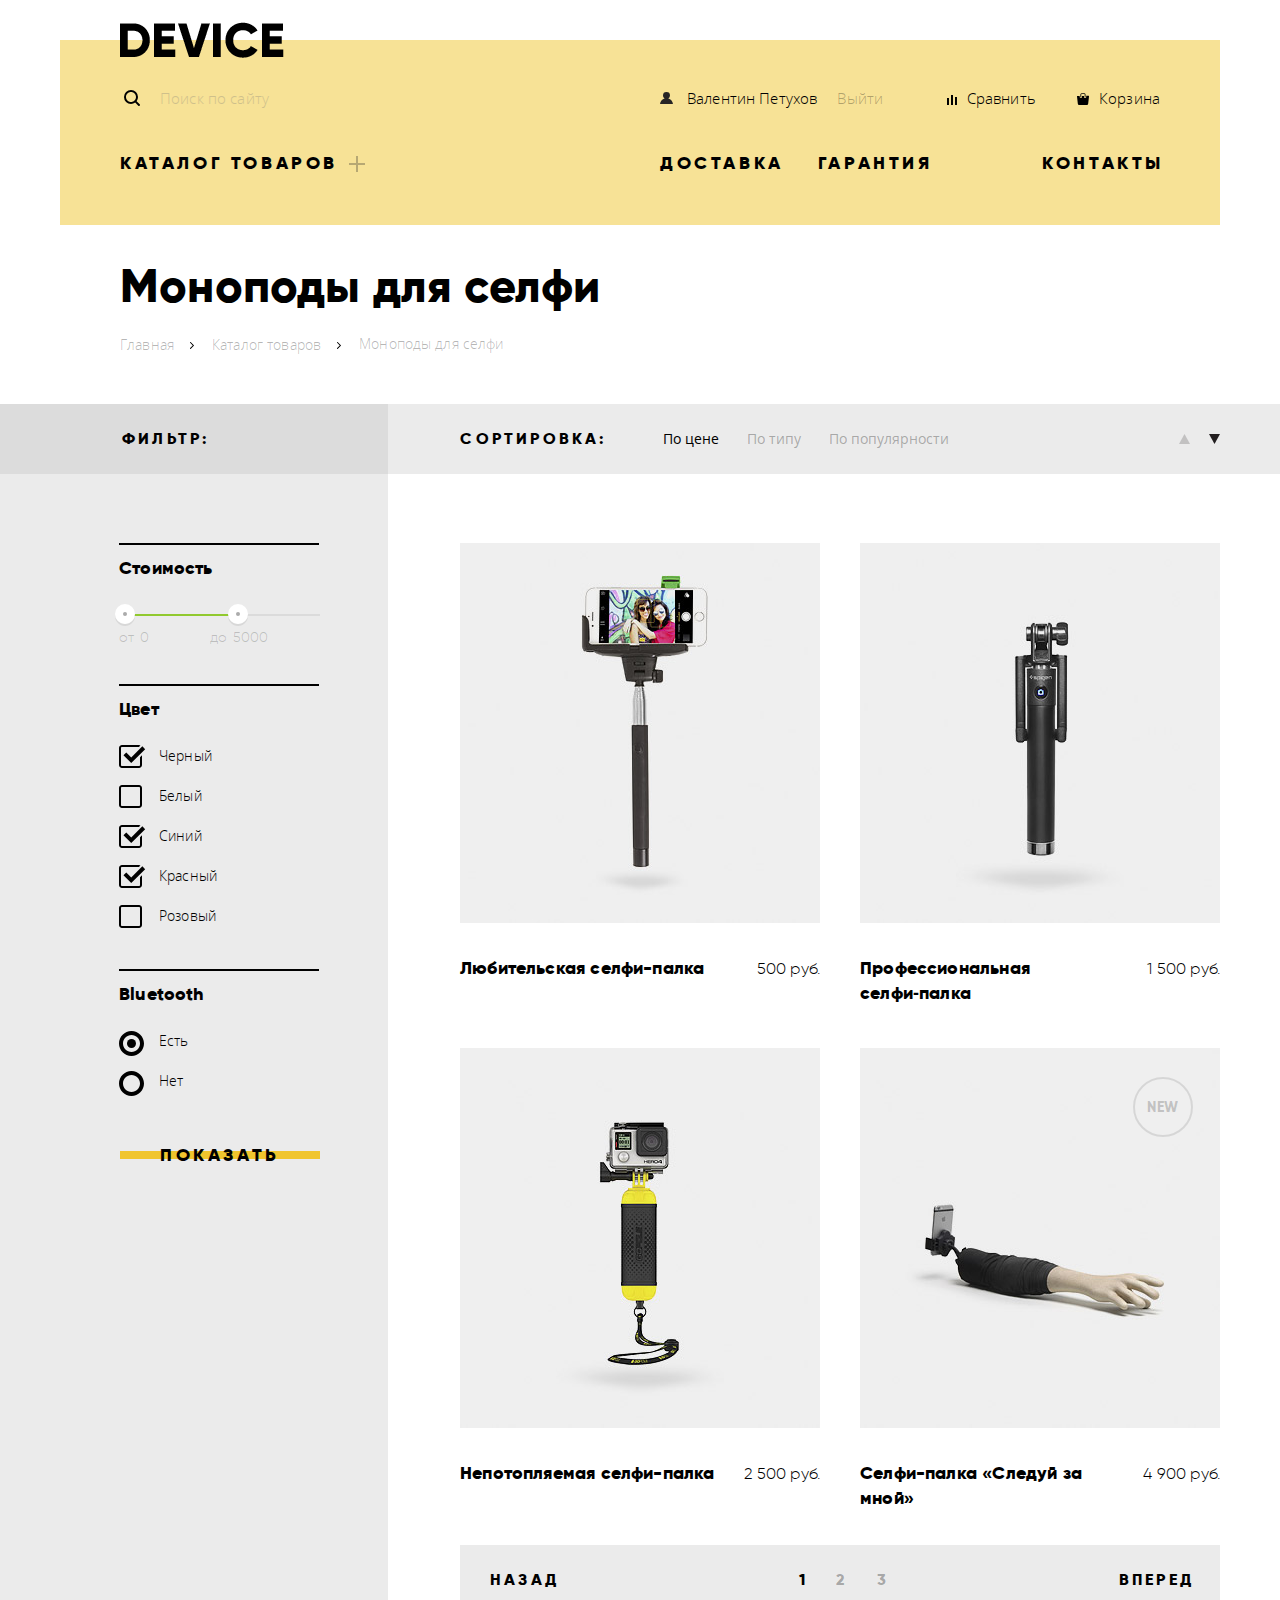
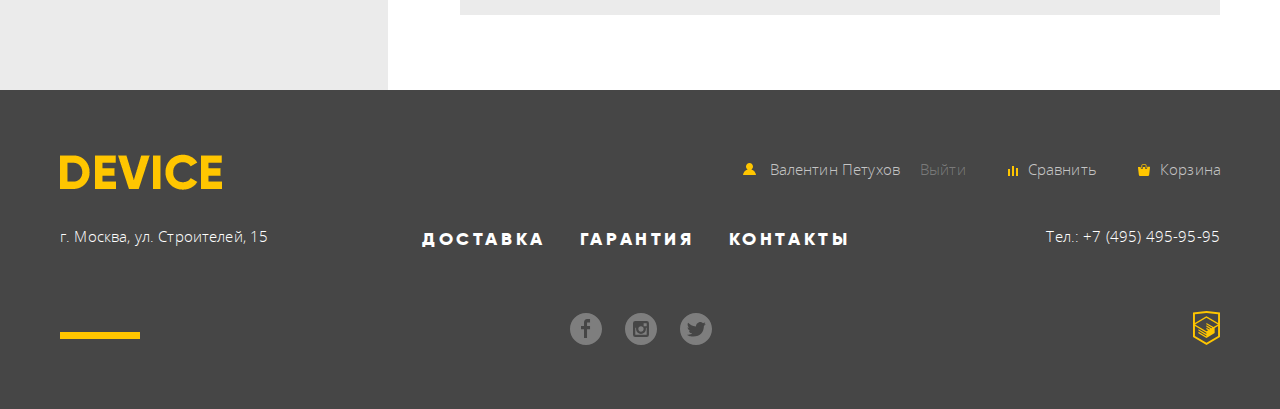
==== commit d64dc858: "Минифицировал стили и скрипты" ====
--- a/catalog.html
+++ b/catalog.html
@@ -3,8 +3,8 @@
 <head>
   <meta charset="utf-8">
   <title>Магазин электроники «Девайс»</title>
-  <link href="css/normalize.css" rel="stylesheet">
-  <link href="css/style.css" rel="stylesheet">
+  <link href="css/normalize.min.css" rel="stylesheet">
+  <link href="css/style.min.css" rel="stylesheet">
 </head>
 <body>
   <header class="main-header">
@@ -122,8 +122,8 @@
     <div class="catalog">
       <div class="filter-bg">
         <section class="catalog-filter">
-
-
+          <h2 class="visually-hidden">Фильтр товаров</h2>
+        
           <form class="filter" action="http://echo.htmlacademy.ru" method="post">
             <div class="filter-item">
               <fieldset class="range-fieldset">
--- a/css/style.min.css
+++ b/css/style.min.css
@@ -0,0 +1 @@
+@-webkit-keyframes bounce{0%{-webkit-transform:translate(-50%,-240%);transform:translate(-50%,-240%)}70%{-webkit-transform:translate(-50%,-52%);transform:translate(-50%,-52%)}90%{-webkit-transform:translate(-50%,-55%);transform:translate(-50%,-55%)}to{-webkit-transform:translate(-50%,-50%);transform:translate(-50%,-50%)}}@keyframes bounce{0%{-webkit-transform:translate(-50%,-240%);transform:translate(-50%,-240%)}70%{-webkit-transform:translate(-50%,-52%);transform:translate(-50%,-52%)}90%{-webkit-transform:translate(-50%,-55%);transform:translate(-50%,-55%)}to{-webkit-transform:translate(-50%,-50%);transform:translate(-50%,-50%)}}@-webkit-keyframes shake{10%,90%{-webkit-transform:translate(-49%,-50%);transform:translate(-49%,-50%)}20%,80%{-webkit-transform:translate(-51%,-50%);transform:translate(-51%,-50%)}30%,50%,70%{-webkit-transform:translate(-52%,-50%);transform:translate(-52%,-50%)}40%,60%{-webkit-transform:translate(-50%,-50%);transform:translate(-50%,-50%)}}@keyframes shake{10%,90%{-webkit-transform:translate(-49%,-50%);transform:translate(-49%,-50%)}20%,80%{-webkit-transform:translate(-51%,-50%);transform:translate(-51%,-50%)}30%,50%,70%{-webkit-transform:translate(-52%,-50%);transform:translate(-52%,-50%)}40%,60%{-webkit-transform:translate(-50%,-50%);transform:translate(-50%,-50%)}}@font-face{font-family:"Gilroy ExtraBold";src:local("Gilroy ExtraBold"),local("Gilroy-ExtraBold"),url(../fonts/gilroyextrabold.woff2) format("woff2"),url(../fonts/gilroyextrabold.woff) format("woff");font-weight:800;font-style:normal}@font-face{font-family:"Gilroy Light";src:local("Gilroy Light"),local("Gilroy-Light"),url(../fonts/gilroylight.woff2) format("woff2"),url(../fonts/gilroylight.woff) format("woff");font-weight:300;font-style:normal}@font-face{font-family:"Open Sans";src:local("Open Sans"),local("Open-Sans"),url(../fonts/opensans.woff2) format("woff2"),url(../fonts/opensans.woff) format("woff");font-weight:400;font-style:normal}@font-face{font-family:"Open Sans Light";src:local("Open Sans Light"),local("Open-Sans-Light"),url(../fonts/opensanslight.woff2) format("woff2"),url(../fonts/opensanslight.woff) format("woff");font-weight:300;font-style:normal}body{margin:0;padding:0;font-family:"Gilroy ExtraBold","Tahoma",sans-serif;font-size:18px;line-height:24px;letter-spacing:.01em;background-color:#fff;min-width:1200px}html{-webkit-box-sizing:border-box;box-sizing:border-box}img{max-width:100%;height:auto;display:block}*,::after,::before{-webkit-box-sizing:inherit;box-sizing:inherit}a{text-transform:uppercase;text-decoration:none;letter-spacing:.2em}a[href]:hover{color:rgba(0,0,0,.6)}a,a[href].button:hover,body{color:#000}.logout-link,a[href].button:active,a[href]:active{color:rgba(0,0,0,.3)}.footer-top-nav a[href]{color:rgba(255,255,255,.7)}.footer-top-nav a.footer-user-logout{color:rgba(255,255,255,.3)}.footer-middle-nav a[href],.footer-top-nav a[href]:hover{color:#fff}.footer-top-nav a[href]:active{color:rgba(255,255,255,.3)}.footer-middle-nav a[href]:hover{color:rgba(255,255,255,.6)}.footer-middle-nav a[href]:active{color:rgba(255,255,255,.3)}.breadcrumbs a:hover{color:rgba(0,0,0,.6)}.breadcrumbs a:active{color:rgba(0,0,0,.1)}.dropdown-menu,.shopping,.site-nav,.user-nav{list-style:none}.slider-buttons-list,.slider-list{list-style:none;margin:0;padding:0}.popular-list,.services-content,.services-list{list-style:none;padding:0}.brands-list{margin:0;padding:0}.about-us-list,.brands-list,.footer-shopping,.footer-site-nav,.footer-social,.footer-user-nav{list-style:none}.breadcrumbs{margin:0}.breadcrumbs,.catalog-list,.sort-by-dir,.sort-by-type{list-style:none;padding:0}.pagination-numbers{list-style:none}.academy-logo:hover,.footer-main-logo[href]:hover,.main-header-logo[href]:hover{opacity:.6}.academy-logo:active,.footer-main-logo[href]:active,.main-header-logo[href]:active{opacity:.3}.basic-text,.dropdown-menu-item a,.main-nav input[placeholder]{font-family:"Open Sans Light",Arial,sans-serif;font-size:15px;line-height:36px;text-transform:none;letter-spacing:.01em}.basic-text,.main-nav input[placeholder]{font-family:"Open Sans Light","Arial",sans-serif;line-height:30px}.main-nav{background-color:#f7e296;padding:37px 60px 164px;position:relative}.main-nav:not(.inner-page)::before{content:"";position:absolute;width:100px;height:7px;background-color:#fff;bottom:67px;left:601px}.main-nav.inner-page{padding:37px 60px 50px;margin-bottom:37px}.main-header{margin-top:40px}.container{margin:0 auto;width:1160px}.main-header-logo{position:absolute;top:-18px;left:60px}.footer-middle-nav,.footer-top-nav,.shopping,.top-nav,.user-nav{display:-webkit-box;display:-ms-flexbox;display:flex;padding:0}.footer-bottom-nav,.footer-shopping,.footer-site-nav,.footer-social,.footer-user-nav{display:-webkit-box;display:-ms-flexbox;display:flex;margin:0;padding:0}.top-nav{-webkit-box-pack:justify;-ms-flex-pack:justify;justify-content:space-between;-webkit-box-align:baseline;-ms-flex-align:baseline;align-items:baseline;margin:0 0 31px;-ms-flex-wrap:wrap;flex-wrap:wrap;width:100%}.top-nav form{width:540px}.user-nav{margin:0 auto 0 0}.footer-user-item:first-child a,.user-item:first-child a{padding-left:27px}.footer-user-item,.user-item{position:relative}.user-item:first-child a::before{content:"";background:url(../img/user.svg) 0 0 no-repeat;position:absolute;width:13px;height:12px;left:0;top:9px}.footer-user-item:first-child a::before{content:"";background:url(../img/user-footer.svg) 0 0 no-repeat;position:absolute;width:13px;height:12px;left:0;top:9px}.footer-top-nav a:hover::before,.top-nav a:hover::before{opacity:.6}.footer-top-nav a:active::before,.top-nav a:active::before{opacity:.3}.shopping{margin:0 -4px 0 0}.footer-shopping-item:first-child a,.shopping-item:first-child a{margin-left:42px;padding-left:20px;position:relative}.shopping-item:first-child a::before{content:"";background:url(../img/compare.svg) 0 0 no-repeat;position:absolute;width:10px;height:10px;left:0;top:7px}.footer-shopping-item:first-child a::before{content:"";background:url(../img/compare-footer.svg) 0 0 no-repeat;position:absolute;width:10px;height:10px;left:0;top:7px}.footer-shopping-item:last-child a,.shopping-item:last-child a{margin-left:39px;padding-left:24px;padding-right:4px;position:relative}.footer-user-item:not(:last-child),.user-item:not(:last-child){margin-right:20px}.shopping-item:last-child a::before{content:"";background:url(../img/cart.svg) 0 0 no-repeat;position:absolute;width:12px;height:12px;left:2px;top:5px}.footer-shopping-item:last-child a::before{content:"";background:url(../img/cart-footer.svg) 0 0 no-repeat;position:absolute;width:12px;height:12px;left:2px;top:5px}.site-nav{margin:0;padding:0;display:-webkit-box;display:-ms-flexbox;display:flex;-ms-flex-wrap:wrap;flex-wrap:wrap}.site-nav-item:first-child{width:540px}.site-nav-item:nth-child(3){margin-left:34px;margin-right:auto}.site-nav-item:last-child{margin-right:-4px}.site-nav-item a{position:relative;z-index:3}.dropdown::after{content:"";width:16px;height:16px;position:absolute;top:4px;right:3px;background:url(../img/plus.svg) 0 0 no-repeat;opacity:.3}.dropdown{padding-right:30px;z-index:3}.dropdown-menu{margin:0;padding:26px 60px 35px;position:absolute;bottom:0;left:0;width:100%;-webkit-box-sizing:border-box;box-sizing:border-box;background-color:#f7e296;display:-webkit-box;display:-ms-flexbox;display:flex;visibility:hidden;z-index:2}.inner-menu{bottom:-110px}.dropdown-menu:focus,.dropdown-menu:hover,.site-nav-link:focus+.dropdown-menu,.site-nav-link:hover+.dropdown-menu{visibility:visible}.dropdown-menu-1,.dropdown-menu-2,.dropdown-menu-3{list-style:none;margin:0;padding:0 58px 0 0}.dropdown-menu-2{padding-right:78px}.search-input{border:0;background:url(../img/search.svg) 4px 8px no-repeat;background-color:#f7e296;width:356px;min-height:38px;margin-top:5px;-webkit-transition:color,opacity;-o-transition:color,opacity;transition:color,opacity;-webkit-transition-duration:.2s;-o-transition-duration:.2s;transition-duration:.2s;text-indent:38px;border-bottom:2px solid transparent;padding-bottom:5px}.search-input:focus{border-bottom:2px solid #000;outline:0}.search-input::-webkit-input-placeholder{text-indent:38px;opacity:.3}.search-input:-ms-input-placeholder,.search-input::-ms-input-placeholder{text-indent:38px;opacity:.3}.search-input::placeholder{text-indent:38px;opacity:.3}.search-input:hover::-webkit-input-placeholder{opacity:.6}.search-input:hover:-ms-input-placeholder,.search-input:hover::-ms-input-placeholder{opacity:.6}.search-input:hover::placeholder{opacity:.6}.search-button{line-height:30px;padding:8px 20px;cursor:pointer;-webkit-transition:color,opacity;-o-transition:color,opacity;transition:color,opacity;-webkit-transition-duration:.2s;-o-transition-duration:.2s;transition-duration:.2s;opacity:0;color:transparent;border:2px solid #000;border-radius:0;background-color:transparent;position:absolute;left:413px;top:30px}.search-button:focus,.search-input:focus+.search-button{opacity:1;color:inherit}.top-nav .search-button:hover{background-color:#000;color:#fff}.top-nav .search-button:active{color:rgba(255,255,255,.3)}.catalog-heading{padding:0 60px;margin-bottom:47px}.catalog-heading h1{margin-bottom:22px}.slider{display:-webkit-box;display:-ms-flexbox;display:flex;position:relative}.slider-list{width:100%}.slider-item{display:-webkit-box;display:-ms-flexbox;display:flex}.slider-item,.slider-item-current{-webkit-box-pack:justify;-ms-flex-pack:justify;justify-content:space-between;position:relative;z-index:1;margin-top:-112px;margin-bottom:296px}.slider-item::before{position:absolute;font-family:inherit;line-height:179.2px;font-size:179.2px;height:7px;color:#fff;top:-13px;right:47px;z-index:-1}.slider-item:first-child::before{content:"01"}.slider-item:nth-child(2)::before{content:"02"}.slider-item:nth-child(3)::before{content:"03"}.slider-item:first-child .slider-image{padding-top:5px}.slider-item{display:none}.slider-item-current{display:-webkit-box;display:-ms-flexbox;display:flex}.slider-image{width:50%;height:100%;margin-right:40px;text-align:center;padding:12px 0 0 32px}.slider-info{margin-top:80px;width:50%}.slider-heading+.basic-text{margin-bottom:42px;padding-right:30px}.slider-info p{margin:0;padding:0}.slider-info .slider-heading{font-size:47px;line-height:56px;letter-spacing:.01em;margin-bottom:20px}.slider-table{border-collapse:collapse}.slider-table th{font-family:"Gilroy Light",Arial,sans-serif;font-size:36px;line-height:48px;font-weight:400;padding:0 0 9px;width:160px;text-align:left}.slider-table th:nth-child(2){width:138px}.slider-table td{font-family:"Open Sans Light",Arial,sans-serif;font-size:13px;line-height:20px;font-weight:400;padding:0}.slider-buttons{-webkit-box-ordinal-group:3;-ms-flex-order:2;order:2;position:absolute;right:83px;bottom:442px;z-index:2}.slider-buttons,.slider-buttons-list{display:-webkit-box;display:-ms-flexbox;display:flex}.slider-button{width:12px;height:12px;background-image:url(../img/slider-button-empty.svg);background-repeat:no-repeat;background-position:0 0;background-color:transparent;background-size:contain;border:0;margin-left:21px;cursor:pointer}.slider-btn-active{background-image:url(../img/slider-button.svg)}.breadcrumbs{display:-webkit-box;display:-ms-flexbox;display:flex}.breadcrumbs li{margin-right:38px;position:relative}.breadcrumbs li:not(:last-child)::after{content:"";position:absolute;width:4px;height:7px;top:10px;right:-20px;background:url(../img/nav-arrow.svg) 0 0 no-repeat}.breadcrumbs-current,.breadcrumbs-item a{font-family:"Open Sans Light","Arial",sans-serif;text-transform:none;font-size:14px;line-height:24px;letter-spacing:.01em;color:rgba(0,0,0,.3)}.catalog-filter{padding-left:60px;width:328px;margin-left:auto;position:relative}.catalog-filter fieldset{border:0;margin:0;padding:0}.bluetooth label,.filter-color label{display:block}.bluetooth legend,.filter-color legend{margin-bottom:15px}.filter-item{width:200px;border-top:2px solid #000;padding-top:11px;margin-left:-1px}.filter-item:last-of-type{margin-bottom:34px}.filter-item label{font-family:"Open Sans Light",Arial,sans-serif;font-size:14px;line-height:40px;letter-spacing:.01em}.price-controls input,.price-controls label{font-family:"Gilroy Light","Arial",sans-serif;font-size:14px;line-height:24px;letter-spacing:0;color:rgba(0,0,0,.2)}.price-controls label{display:inline-block;-webkit-box-sizing:border-box;box-sizing:border-box;vertical-align:inherit;width:45%}.price-controls input{width:60px;border:0;background:0 0}.range-filter{padding-top:34px;padding-bottom:18px}.range-controls{position:relative}.range-controls .scale{width:196px;background:#dbdbdb;height:2px;margin-left:5px;margin-bottom:8px}.range-controls .bar{width:60%;height:2px;background:#91c92f}.range-controls .toggle{position:absolute;width:20px;height:22px;padding:0;background-image:url(../img/filter-button.svg);top:-10px;cursor:pointer}.range-controls .toggle-min{left:-4px}.range-controls .toggle-max{left:109px}.price-controls{font-size:0}.filter-color{border-top:2px solid #000;margin-top:12px;padding-bottom:33px;position:relative}.color-checkbox{position:relative;cursor:pointer;padding-left:40px}.color-checkbox::before{content:"";position:absolute;width:23px;height:23px;top:9px;left:0;background:url(../img/checkbox-off.svg) 0 0 no-repeat}input[type=checkbox]:checked+.color-checkbox::before{content:"";position:absolute;width:27px;height:23px;top:9px;left:0;background:url(../img/checkbox-on.svg) 0 0 no-repeat}.bluetooth-radio:hover::before,.color-checkbox:hover::before{opacity:.6}.bluetooth-radio:active::before,.color-checkbox:active::before{opacity:1}input[type=checkbox]:focus+.color-checkbox::before,input[type=radio]:focus+.bluetooth-radio::before{outline:thin dotted;outline:5px auto -webkit-focus-ring-color;opacity:.6}input[type=checkbox]:disabled+.color-checkbox,input[type=radio]:disabled+.bluetooth-radio{opacity:.25;cursor:auto;outline:0}.bluetooth{margin-bottom:40px}.bluetooth-radio{position:relative;cursor:pointer;padding-left:40px}.bluetooth-radio::before{content:"";position:absolute;width:25px;height:25px;top:10px;left:0;background:url(../img/radio-off.svg) 0 0 no-repeat}input[type=radio]:checked+.bluetooth-radio::before{position:absolute;width:25px;height:25px;top:10px;left:0;background:url(../img/radio-on.svg) 0 0 no-repeat}.filter-bg{-webkit-box-flex:1;-ms-flex-positive:1;flex-grow:1;background-color:rgba(0,0,0,.08);position:relative;margin-right:72px;padding-top:69px;margin-top:-69px}.catalog p,.catalog-item a,.catalog-item h3{margin:0;padding:0}.catalog{display:-webkit-box;display:-ms-flexbox;display:flex;margin-right:auto;position:relative;-ms-flex-wrap:wrap;flex-wrap:wrap}.catalog-bg{-webkit-box-flex:1;-ms-flex-positive:1;flex-grow:1}.gradient-top{width:100%;background:-webkit-gradient(linear,left top,right top,from(#dcdcdc),color-stop(50%,#dcdcdc),color-stop(50%,#ebebeb),to(#ebebeb));background:-webkit-linear-gradient(left,#dcdcdc 0%,#dcdcdc 50%,#ebebeb 50%,#ebebeb 100%);background:-o-linear-gradient(left,#dcdcdc 0%,#dcdcdc 50%,#ebebeb 50%,#ebebeb 100%);background:linear-gradient(to right,#dcdcdc 0%,#dcdcdc 50%,#ebebeb 50%,#ebebeb 100%);margin-bottom:69px;position:relative;z-index:0}.gradient-top .container{display:-webkit-box;display:-ms-flexbox;display:flex;-webkit-box-align:baseline;-ms-flex-align:baseline;align-items:baseline}.gradient-top .selection-heading{display:block;padding:0 0 0 62px;margin:0 179px 0 0}.catalog-list,.catalog-main{-ms-flex-wrap:wrap;flex-wrap:wrap}.catalog-main{display:-webkit-box;display:-ms-flexbox;display:flex;margin-bottom:75px;width:760px;margin-right:auto}.catalog-list{-webkit-box-pack:justify;-ms-flex-pack:justify;justify-content:space-between;margin:0 0 -8px}.catalog-description,.catalog-item,.catalog-list{display:-webkit-box;display:-ms-flexbox;display:flex}.catalog-item{-webkit-box-orient:vertical;-webkit-box-direction:normal;-ms-flex-direction:column;flex-direction:column;width:360px;margin-bottom:43px}.catalog-description{-webkit-box-ordinal-group:3;-ms-flex-order:2;order:2;-webkit-box-pack:justify;-ms-flex-pack:justify;justify-content:space-between;-webkit-box-align:baseline;-ms-flex-align:baseline;align-items:baseline}.catalog-item-title{text-transform:none;letter-spacing:.01em;font-size:18px;font-weight:700}.catalog-item-price{font-family:"Gilroy Light","Arial",sans-serif;font-size:16px;line-height:24px;color:#000;letter-spacing:.01em;margin:0;padding:0;min-width:100px;text-align:right}.catalog-item-card,.catalog-item-hover{display:-webkit-box;display:-ms-flexbox;display:flex}.catalog-item-card{margin-bottom:32px;width:360px;height:380px;position:relative}.catalog-item-hover{position:absolute;opacity:0;-webkit-transition:.2s ease-in;-o-transition:.2s ease-in;transition:.2s ease-in;width:100%;height:100%;top:0;left:0;-webkit-box-orient:vertical;-webkit-box-direction:normal;-ms-flex-direction:column;flex-direction:column;-webkit-box-pack:center;-ms-flex-pack:center;justify-content:center;-webkit-box-align:center;-ms-flex-align:center;align-items:center;background-color:rgba(238,238,238,.7);z-index:1}.catalog-item-hover:hover{opacity:1}.catalog-item:last-child .catalog-item-card::after{content:"new";display:block;position:absolute;font-size:14px;text-transform:uppercase;letter-spacing:.05em;color:rgba(0,0,0,.2);width:60px;height:60px;border:2px solid rgba(0,0,0,.1);border-radius:50%;padding:17px 0;top:29px;right:27px;text-align:center}.button-compare{font-family:"Open Sans Light",Arial,sans-serif;font-size:13px;line-height:36px;letter-spacing:.01em;text-transform:none;color:rgba(0,0,0,.5)}.catalog .catalog-item .btn-cart{width:200px;margin-bottom:6px;padding:8px 0;margin-top:42px}a.button-compare:hover{color:#000}a.button-compare:active{color:rgba(0,0,0,.2)}.sort-by{list-style:none;-ms-flex-wrap:wrap;flex-wrap:wrap;-webkit-box-align:center;-ms-flex-align:center;align-items:center;width:100%;position:relative;padding:23px 0;background-color:#ebebeb}.sort-by .selection-heading{margin-right:56px;padding-left:72px}.sort-by,.sort-by-dir,.sort-by-type{display:-webkit-box;display:-ms-flexbox;display:flex}.sort-by-type{-ms-flex-wrap:wrap;flex-wrap:wrap;margin:-3px auto 0 0}.sort-by-type li{margin-right:28px}.sort-by-dir{margin:0 0 0 auto}.sort-by-dir a{padding:0;margin:0 0 0 19px;opacity:.2}.sort-by-dir-down,.sort-by-dir-up{display:block;width:11px;height:10px}.sort-by-dir-up{background:url(../img/icon-up-dir.svg) 0 0 no-repeat}.sort-by-dir-down{background:url(../img/icon-down-dir.svg) 0 0 no-repeat}.sort-by-dir a:hover{opacity:.4}.sort-by-dir .sort-by-dir-active,.sort-by-dir a:active{opacity:1}.sort-by-link{color:rgba(0,0,0,.3)}.pagination-item:hover,.sort-by-link:hover{color:rgba(0,0,0,.6)}.pagination-item:active,.pagination-list .pagination-item-active,.popular-list a:hover,.sort-by .sort-by-link-active,.sort-by-link:active{color:#000}.modal.contact-us input[placeholder],.modal.contact-us textarea,.sort-by a{font-family:"Open Sans",Arial,sans-serif;font-size:14px;line-height:18px;letter-spacing:0;text-transform:none}.pagination-list,.selection-heading{font-size:16px;letter-spacing:.2em;text-transform:uppercase;list-style:none}.pagination-list,.pagination-numbers{display:-webkit-box;display:-ms-flexbox;display:flex;padding:0}.pagination-list{-webkit-box-pack:justify;-ms-flex-pack:justify;justify-content:space-between;background-color:rgba(0,0,0,.08);width:100%;margin:0}.pagination-numbers{margin:0 0 0 6px}.pagination-list .pagination-item{padding:23px 14px;display:block}.pagination-list .pagination-item:not(.pagination-item-active){color:rgba(0,0,0,.3)}.pagination-list .prev{display:block;padding:23px 30px}.pagination-list .next{display:block;padding:23px 26px}.pagination-list .next:hover,.pagination-list .prev:hover{background-color:rgba(0,0,0,.08);color:#000}.pagination-list .next:active,.pagination-list .prev:active{color:rgba(0,0,0,.3)}.popular-list{display:-webkit-box;display:-ms-flexbox;display:flex;-webkit-box-pack:justify;-ms-flex-pack:justify;justify-content:space-between;margin:0 0 180px;position:relative}.popular-list a{text-transform:none;letter-spacing:.01em;display:block;width:160px;position:relative}.popular-item a::after,.popular-item::before{content:"";position:absolute;width:160px;height:160px;top:-195px}.popular-item::before{background-color:rgba(240,197,46,.5)}.popular-item a::after{left:0;background-position:50% 50%;background-repeat:no-repeat}.popular-item:first-child a::after{background-image:url(../img/popular-1.svg)}.popular-item:nth-child(2) a::after{background-image:url(../img/popular-2.svg);background-position:50% 100%}.popular-item:nth-child(3) a::after{background-image:url(../img/popular-3.svg);-webkit-transform:translate(5px,2px);-ms-transform:translate(5px,2px);transform:translate(5px,2px)}.popular-item:nth-child(4) a::after{background-image:url(../img/popular-4.svg);-webkit-transform:translate(2px,3px);-ms-transform:translate(2px,3px);transform:translate(2px,3px)}.popular-item:nth-child(5) a::after{background-image:url(../img/popular-5.svg);-webkit-transform:translate(4px,2px);-ms-transform:translate(4px,2px);transform:translate(4px,2px)}.popular-item:last-child a::after{background-image:url(../img/popular-6.svg);-webkit-transform:translate(0,5px);-ms-transform:translate(0,5px);transform:translate(0,5px)}.popular-item a:active{opacity:.3}.popular-list .popular-item:active::before,.popular-list .popular-item:focus::before,.popular-list .popular-item:hover::before{background-color:#f0c52e}.services{background-color:#e5e5e5;min-height:288px;margin-bottom:94px}.services-main{display:-webkit-box;display:-ms-flexbox;display:flex}.services-list{width:277px;padding-right:117px;margin:-20px 124px 0 0;position:relative}.services-list li{margin-bottom:25px}.services-list::after{content:"";position:absolute;width:7px;height:100%;background-color:#000;right:-8px;margin-top:-22px;top:50%;-webkit-transform:translateY(-50%);-ms-transform:translateY(-50%);transform:translateY(-50%);padding:58px 0;-webkit-box-sizing:content-box;box-sizing:content-box}.services-content{margin:-27px 0 0;width:766px;position:relative}.services-content h3,.services-content p{bottom:0;padding-right:330px}.services-content h3{margin:0 0 32px}.services-content p{margin:0 0 42px}.about h2,.catalog-heading h1,.services h3{font-size:47px;line-height:48px}.services-item{display:none}.services-item-current{display:block}.services-item:first-child::after{content:"";position:absolute;width:136px;height:164px;background:url(../img/delivery.svg) 0 0 no-repeat;left:558px;top:13px}.services-item:nth-child(2)::after{content:"";position:absolute;width:171px;height:194px;background:url(../img/warranty.svg) 0 0 no-repeat;left:558px;top:-10px}.services-item:nth-child(3)::after{content:"";position:absolute;width:156px;height:186px;background:url(../img/credit.svg) 0 0 no-repeat;left:558px;top:-10px}.brands{margin-bottom:93px}.brands-list{display:-webkit-box;display:-ms-flexbox;display:flex;-webkit-box-pack:justify;-ms-flex-pack:justify;justify-content:space-between}.brands-link{opacity:.2;display:block;width:260px;height:100px}.brands-link:focus img,.brands-link:hover img{opacity:0;position:relative;left:10px}.brands-logo:first-child a:focus,.brands-logo:first-child a:hover{background-image:url(../img/logo-1-hover.jpg);opacity:1}.brands-logo:nth-child(2) a:focus,.brands-logo:nth-child(2) a:hover{background-image:url(../img/logo-2-hover.jpg);opacity:1}.brands-logo:nth-child(3) a:focus,.brands-logo:nth-child(3) a:hover{background-image:url(../img/logo-3-hover.jpg);opacity:1}.brands-logo:nth-child(4) a:focus,.brands-logo:nth-child(4) a:hover{background-image:url(../img/logo-4-hover.jpg);opacity:1}.about{display:-webkit-box;display:-ms-flexbox;display:flex;-webkit-box-pack:justify;-ms-flex-pack:justify;justify-content:space-between;margin-bottom:82px;padding-top:50px}.about h2,.about p{padding:0;margin:0 0 46px}.about p{margin:0}.about-us p{margin-bottom:30px}.contacts p{margin-bottom:42px}.about p:last-of-type{margin-bottom:65px}.about h2::before,.about-us-list li::before,.footer-main .container::after{content:"";position:absolute;width:80px;height:7px}.about h2::before{top:-50px;left:0;background-color:#000}.about-us{padding-right:78px}.about-us,.contacts{position:relative;width:560px}.about-us-list{font-size:16px;line-height:40px;letter-spacing:0;padding:0 0 0 36px;margin:0 0 54px}.about-us-list li{padding:0;margin:0;position:relative}.about-us-list li::before{width:8px;height:8px;background:url(../img/about-marker.svg);top:50%;-webkit-transform:translateY(-50%);-ms-transform:translateY(-50%);transform:translateY(-50%);left:-34px}.footer-main{background-color:#464646;position:relative;padding:64px 0}.footer-main p{color:#fff}.footer-main-logo{position:absolute}.footer-main .container::after{background-color:#ffc600;bottom:70px}.footer-top-nav{-webkit-box-pack:end;-ms-flex-pack:end;justify-content:flex-end;max-width:50%;-ms-flex-wrap:wrap;flex-wrap:wrap;margin:0 -5px 37px auto}.footer-nav-item:not(:last-child){margin-right:34px}.footer-contacts{padding:0;margin:0 auto 0 0;max-width:220px}.tel{margin-left:196px;max-width:200px}.footer-middle-nav{margin:0 0 60px;-webkit-box-align:end;-ms-flex-align:end;align-items:flex-end}.footer-site-nav{-ms-flex-wrap:wrap;flex-wrap:wrap;max-width:500px}.footer-bottom-nav{-webkit-box-align:baseline;-ms-flex-align:baseline;align-items:baseline;-webkit-box-pack:end;-ms-flex-pack:end;justify-content:flex-end}.academy-logo{margin-left:481px}.social-button{display:block;width:32px;height:32px;margin-left:23px;opacity:.3}.social-button.fb{background:url(../img/fb.svg) 0 0 no-repeat}.social-button.instagram{background:url(../img/instagram.svg) 0 0 no-repeat}.social-button.twitter{background:url(../img/twitter.svg) 0 0 no-repeat}.social-button:hover{opacity:.6}.social-button:active{opacity:.1}.button{display:block;position:relative;width:100%;-webkit-transition:color .2s;-o-transition:color .2s;transition:color .2s;text-align:center;background:0 0;color:#000;padding:8px 0}.button::before,.services-button::before{content:"";position:absolute;z-index:-1;top:0;left:0;bottom:0;margin:auto;width:100%;height:8px;-webkit-transition:.2s ease-in-out;-o-transition:.2s ease-in-out;transition:.2s ease-in-out}.button::before{background:#f0c52e}.button:hover::before{height:100%}.button:active{color:rgba(0,0,0,.3)}.button.btn-more{width:220px;margin-bottom:48px}.btn-we{width:260px}.services-button{font-size:18px;line-height:24px;position:relative;z-index:0;display:block;width:100%;padding:8px 0;cursor:pointer;-webkit-transition:color .2s;-o-transition:color .2s;transition:color .2s;text-align:center;background:0 0;text-transform:uppercase;text-decoration:none;letter-spacing:.2em;color:#000;border:0;min-width:160px;-webkit-box-sizing:border-box;box-sizing:border-box}.services-button::before{background-color:#f0c52e}.services-button:focus::before,.services-button:hover::before{z-index:-1;top:0;bottom:0;width:100%;height:100%}.services-button:active{color:#be9c22}.services-button-active{color:#f7e184}.services-button-active::before,.services-button-active:focus::before,.services-button-active:hover::before{content:"";z-index:-1;top:0;bottom:0;width:278px;height:100%;background:#000}.modal{background-color:#fff;-webkit-box-shadow:0 10px 20px 0 rgba(4,6,6,.2);box-shadow:0 10px 20px 0 rgba(4,6,6,.2);top:50%;left:50%;-webkit-transform:translate(-50%,-50%);-ms-transform:translate(-50%,-50%);transform:translate(-50%,-50%);display:none;z-index:10}.modal-show{display:block}.contact-us{width:960px;height:553px;padding:95px 100px;-webkit-box-sizing:border-box;box-sizing:border-box;position:fixed}.contact-us-form{display:-webkit-box;display:-ms-flexbox;display:flex;-ms-flex-wrap:wrap;flex-wrap:wrap;-webkit-box-pack:justify;-ms-flex-pack:justify;justify-content:space-between}.contact-us input[type=email],.contact-us input[type=text],.contact-us textarea{background-color:rgba(229,229,229,.5);border:0;padding:18px;width:360px;-webkit-box-sizing:border-box;box-sizing:border-box}.contact-us textarea{width:760px;min-height:156px;margin-bottom:30px}.contact-us input:focus,.contact-us textarea:focus{outline:3px solid rgba(240,197,46,.5)}.contact-us input:hover,.contact-us textarea:hover{background-color:rgba(229,229,229,.8)}.contact-us input:invalid,.contact-us textarea:invalid{background-color:rgba(237,181,181,.5)}.contact-us label{display:block;margin-bottom:9px}.modal-half-width{margin-bottom:35px;width:360px;-webkit-box-sizing:border-box;box-sizing:border-box}.form-button{width:200px;border:0;text-transform:uppercase;text-decoration:none;letter-spacing:.2em;color:#000;cursor:pointer}.modal-map{background:url(../img/map-big.jpg) 0 0 no-repeat;width:960px;height:559px;position:fixed}.modal-map iframe{border:0}.modal-close{position:absolute;width:55px;height:55px;left:883px;top:22px;background:url(../img/modal-close.svg) 0 0 no-repeat;border:0;opacity:.5;cursor:pointer}.modal-close:hover{opacity:1}.modal-close:active{opacity:.3}.visually-hidden{position:absolute;width:1px;height:1px;margin:-1px;border:0;padding:0;white-space:nowrap;-webkit-clip-path:inset(100%);clip-path:inset(100%);clip:rect(0 0 0 0);overflow:hidden}.js-popup{-webkit-animation:bounce ease-in-out .6s;animation:bounce ease-in-out .6s}.js-error{-webkit-animation:shake .6s cubic-bezier(.36,.07,.19,.97) both;animation:shake .6s cubic-bezier(.36,.07,.19,.97) both}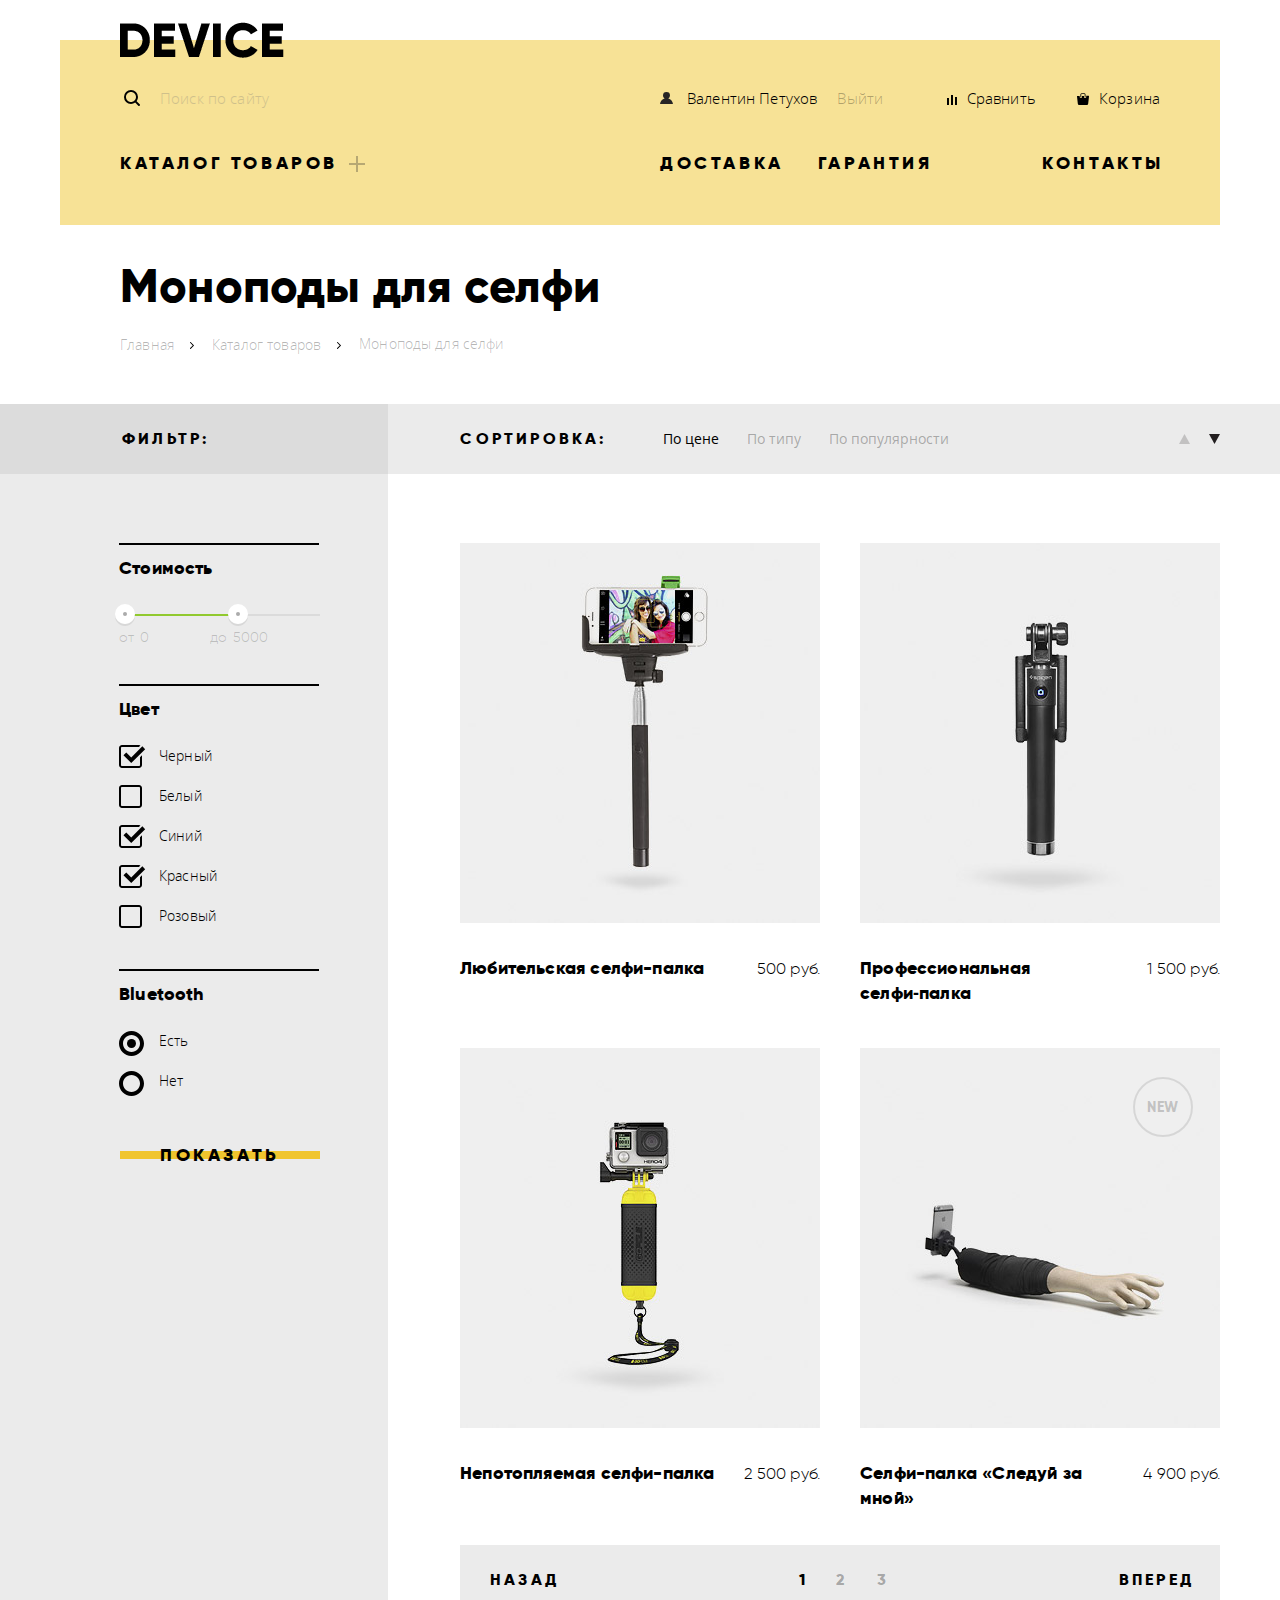
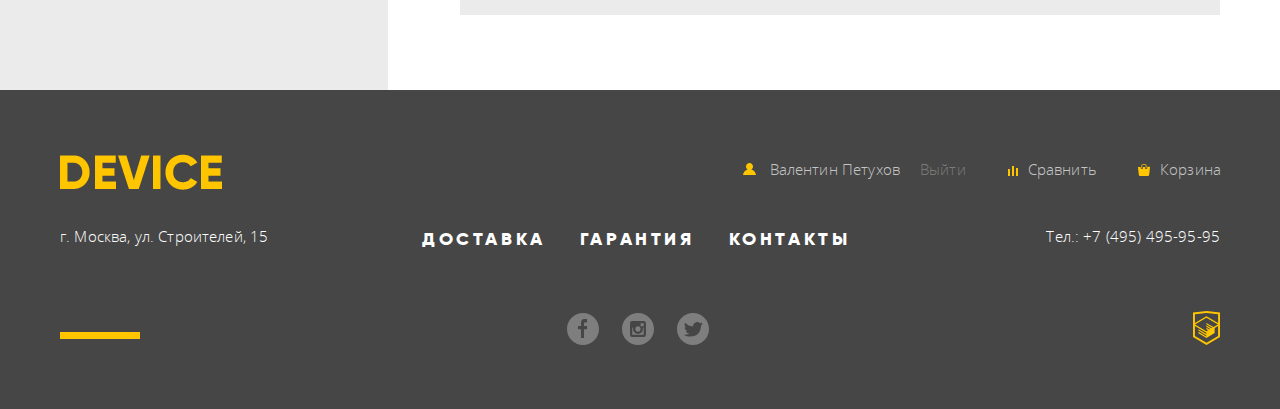
==== commit adbde963: "Исправил ошибки по базовым критериям и ошибки переполнения" ====
--- a/catalog.html
+++ b/catalog.html
@@ -7,19 +7,18 @@
   <link href="css/style.min.css" rel="stylesheet">
 </head>
 <body>
+
   <header class="main-header">
     <nav class="main-nav container inner-page">
       <a class="main-header-logo" href="index.html">
         <img src="img/logo-main.png" width="164" height="36" alt="Логотип «Девайс»">
       </a>
-
       <div class="top-nav">
         <form action="http://echo.htmlacademy.ru" method="post">
           <label class="visually-hidden" for="search">Поиск по сайту</label> 
           <input class="search-input" type="search" id="search" name="search" placeholder="Поиск по сайту">
           <button class="search-button basic-text" type="submit">Найти</button>
         </form> 
-
         <ul class="user-nav">
           <li class="user-item">
             <a class="login-profile basic-text" href="#">Валентин Петухов</a>
@@ -28,13 +27,15 @@
             <a class="logout-link basic-text" href="#">Выйти</a>
           </li>
         </ul>
-
         <ul class="shopping basic-text">
-          <li class="shopping-item"><a class="shopping-link basic-text" href="#">Сравнить</a></li>
-          <li class="shopping-item"><a class="shopping-link basic-text" href="#">Корзина</a></li>
+          <li class="shopping-item">
+            <a class="shopping-link basic-text" href="#">Сравнить</a>
+          </li>
+          <li class="shopping-item">
+            <a class="shopping-link basic-text" href="#">Корзина</a>
+          </li>
         </ul>
       </div>
-
       <ul class="site-nav">
         <li class="site-nav-item">
           <a class="site-nav-link dropdown" href="catalog.html">Каталог товаров</a>
@@ -84,46 +85,54 @@
     </nav>
   </header>
 
-
   <main>
     <div class="catalog-heading container">
       <h1>Моноподы для селфи</h1>
-
       <ul class="breadcrumbs">
-        <li class="breadcrumbs-item"><a href="index.html">Главная</a></li>
-        <li class="breadcrumbs-item"><a href="catalog.html">Каталог товаров</a></li>
+        <li class="breadcrumbs-item">
+          <a href="index.html">Главная</a>
+        </li>
+        <li class="breadcrumbs-item">
+          <a href="catalog.html">Каталог товаров</a>
+        </li>
         <li class="breadcrumbs-current">Моноподы для селфи</li>
       </ul>
     </div>
-
     <div class="gradient-top">
       <div class="container">
         <p class="selection-heading">Фильтр:</p> 
-
         <div class="sort-by">
           <p class="selection-heading">Сортировка:</p>
           <ul class="sort-by-type">
-            <li><a class="sort-by-link sort-by-link-active">По цене</a></li>
-            <li><a class="sort-by-link" href="#">По типу</a></li>
-            <li><a class="sort-by-link" href="#">По популярности</a></li>    
+            <li>
+              <a class="sort-by-link sort-by-link-active">По цене</a>
+            </li>
+            <li>
+              <a class="sort-by-link" href="#">По типу</a>
+            </li>
+            <li>
+              <a class="sort-by-link" href="#">По популярности</a>
+            </li>    
           </ul>
           <ul class="sort-by-dir">
             <li>
-              <a class="sort-by-dir-up" href="#"><span class="visually-hidden">По возрастанию</span></a>
-            </li>
-            <li>
-              <a class="sort-by-dir-down sort-by-dir-active"><span class="visually-hidden">По убыванию</span></a>
+              <a class="sort-by-dir-up" href="#">
+                <span class="visually-hidden">По возрастанию</span>
+              </a>
+            </li>
+            <li>
+              <a class="sort-by-dir-down sort-by-dir-active">
+                <span class="visually-hidden">По убыванию</span>
+              </a>
             </li>
           </ul>
         </div>
       </div>
     </div>
-
     <div class="catalog">
       <div class="filter-bg">
         <section class="catalog-filter">
           <h2 class="visually-hidden">Фильтр товаров</h2>
-        
           <form class="filter" action="http://echo.htmlacademy.ru" method="post">
             <div class="filter-item">
               <fieldset class="range-fieldset">
@@ -143,46 +152,42 @@
                 </div>
               </fieldset>
             </div>
-
             <div class="filter-item filter-color">
               <fieldset>
                 <legend>Цвет</legend>
-
-                <input type="checkbox" id="black" name="color-black" value="Черный" checked class="visually-hidden"><label for="black" class="color-checkbox">Черный</label>
-
-                <input type="checkbox" id="white" name="color-white" value="Белый" class="visually-hidden"><label for="white" class="color-checkbox">Белый</label>
-
-                <input type="checkbox" id="blue" name="color-blue" value="Синий" checked class="visually-hidden"><label for="blue" class="color-checkbox">Синий</label>
-
-                <input type="checkbox" id="red" name="color-red" value="Красный" checked class="visually-hidden"><label for="red" class="color-checkbox">Красный</label>
-
-                <input type="checkbox" id="pink" name="color-pink" value="Розовый" class="visually-hidden"><label for="pink" class="color-checkbox">Розовый</label>
+                <input type="checkbox" id="black" name="color-black" value="Черный" checked class="visually-hidden">
+                <label for="black" class="color-checkbox">Черный</label>
+                <input type="checkbox" id="white" name="color-white" value="Белый" class="visually-hidden">
+                <label for="white" class="color-checkbox">Белый</label>
+                <input type="checkbox" id="blue" name="color-blue" value="Синий" checked class="visually-hidden">
+                <label for="blue" class="color-checkbox">Синий</label>
+                <input type="checkbox" id="red" name="color-red" value="Красный" checked class="visually-hidden">
+                <label for="red" class="color-checkbox">Красный</label>
+                <input type="checkbox" id="pink" name="color-pink" value="Розовый" class="visually-hidden">
+                <label for="pink" class="color-checkbox">Розовый</label>
               </fieldset>
             </div>
-
             <div class="filter-item bluetooth">
               <fieldset>
                 <legend>Bluetooth</legend>
-                <input type="radio" id="tooth-on" name="bluetooth" value="Есть" checked class="visually-hidden"><label for="tooth-on" class="bluetooth-radio">Есть</label>
-                <input type="radio" id="tooth-off" name="bluetooth" value="Нет" class="visually-hidden"><label for="tooth-off" class="bluetooth-radio">Нет</label>
+                <input type="radio" id="tooth-on" name="bluetooth" value="Есть" checked class="visually-hidden">
+                <label for="tooth-on" class="bluetooth-radio">Есть</label>
+                <input type="radio" id="tooth-off" name="bluetooth" value="Нет" class="visually-hidden">
+                <label for="tooth-off" class="bluetooth-radio">Нет</label>
               </fieldset>
             </div>
-
             <button class="services-button form-button" type="submit">Показать</button>
           </form> 
-
         </section>
       </div>
-
       <div class="catalog-bg">
         <section class="catalog-main">
-
           <h2 class="visually-hidden">Список товаров</h2>
-
           <ul class="catalog-list">
             <li class="catalog-item">
               <div class="catalog-description">
-                <h3><a href="#" class="catalog-item-title">Любительская селфи-палка</a>
+                <h3>
+                  <a href="#" class="catalog-item-title">Любительская селфи-палка</a>
                 </h3>
                 <p class="catalog-item-price">500 руб.</p>
               </div>
@@ -196,10 +201,10 @@
                 </p>
               </div>
             </li>
-
             <li class="catalog-item">
               <div class="catalog-description">
-                <h3><a href="#" class="catalog-item-title">Профессиональная селфи&#8209;палка</a>
+                <h3>
+                  <a href="#" class="catalog-item-title">Профессиональная селфи&#8209;палка</a>
                 </h3>
                 <p class="catalog-item-price">1 500 руб.</p>
               </div>
@@ -213,10 +218,10 @@
                 </p>
               </div>
             </li>
-
             <li class="catalog-item">
               <div class="catalog-description">
-                <h3><a href="#" class="catalog-item-title">Непотопляемая селфи-палка</a>
+                <h3>
+                  <a href="#" class="catalog-item-title">Непотопляемая селфи-палка</a>
                 </h3>
                 <p class="catalog-item-price">2 500 руб.</p>
               </div>
@@ -230,10 +235,10 @@
                 </p>
               </div> 
             </li>
-
-            <li class="catalog-item">
+            <li class="catalog-item catalog-item-new">
               <div class="catalog-description">
-                <h3><a href="#" class="catalog-item-title">Селфи-палка «Следуй за мной»</a>
+                <h3>
+                  <a href="#" class="catalog-item-title">Селфи-палка «Следуй за мной»</a>
                 </h3>
                 <p class="catalog-item-price">4 900 руб.</p>
               </div>
@@ -248,22 +253,29 @@
               </div> 
             </li>
           </ul>
-
           <ul class="pagination-list">
-            <li><a class="prev" href="#prev">Назад</a></li>
+            <li>
+              <a class="prev" href="#prev">Назад</a>
+            </li>
             <li>
               <ul class="pagination-numbers">
-                <li><a class="pagination-item pagination-item-active">1</a></li>
-                <li><a class="pagination-item" href="#">2</a></li>
-                <li><a class="pagination-item" href="#">3</a></li>
+                <li>
+                  <a class="pagination-item pagination-item-active">1</a>
+                </li>
+                <li>
+                  <a class="pagination-item" href="#">2</a>
+                </li>
+                <li>
+                  <a class="pagination-item" href="#">3</a>
+                </li>
               </ul>
-              <li><a class="next" href="#next">Вперед</a></li>
+              <li>
+                <a class="next" href="#next">Вперед</a>
+              </li>
             </ul>
-
           </section>
         </div>
       </div>
-
     </main>
 
     <footer class="footer-main">
@@ -271,9 +283,7 @@
         <a class="footer-main-logo" href="index.html">
           <img src="img/logo-footer.png" width="162" height="36" alt="Логотип «Девайс»">
         </a>
-
         <div class="footer-top-nav">
-
           <ul class="footer-user-nav">
             <li class="footer-user-item">
               <a class="footer-user-profile basic-text" href="#">Валентин Петухов</a>
@@ -282,7 +292,6 @@
               <a class="footer-user-logout basic-text" href="#">Выйти</a>
             </li>
           </ul>
-
           <ul class="footer-shopping">
             <li class="footer-shopping-item">
               <a class="footer-shopping-link basic-text" href="#">Сравнить</a>
@@ -292,32 +301,45 @@
             </li>
           </ul>
         </div>
-
         <div class="footer-middle-nav">
           <p class="footer-contacts basic-text">
-            г. Москва, ул. Строителей, 15
-          </p>
-
+            г. Москва, ул. Строителей, 15</p>
           <ul class="footer-site-nav">
-            <li class="footer-nav-item"><a class="footer-nav-link" href="#">Доставка</a></li>
-            <li class="footer-nav-item"><a class="footer-nav-link" href="#">Гарантия</a></li>
-            <li class="footer-nav-item"><a class="footer-nav-link" href="#">Контакты</a></li>
-          </ul>
-
+            <li class="footer-nav-item">
+              <a class="footer-nav-link" href="#">Доставка</a>
+            </li>
+            <li class="footer-nav-item">
+              <a class="footer-nav-link" href="#">Гарантия</a>
+            </li>
+            <li class="footer-nav-item">
+              <a class="footer-nav-link" href="#">Контакты</a>
+            </li>
+          </ul>
           <a class="basic-text tel" href="tel:+74954959595">Тел.: +7 (495) 495-95-95</a>
         </div>  
-
         <div class="footer-bottom-nav">
           <ul class="footer-social">
-            <li><a class="social-button fb" href="#"><span class="visually-hidden">Фейсбук</span></a></li>
-            <li><a class="social-button instagram" href="#"><span class="visually-hidden">Инстаграм</span></a></li>
-            <li><a class="social-button twitter" href="#"><span class="visually-hidden">Твиттер</span></a></li>
-          </ul>
-
-          <a class="academy-logo" href="https://htmlacademy.ru/intensive/htmlcss"><img src="img/logo-html.svg" width="27" height="35" alt="Логотип HTML Academy"></a>
+            <li>
+              <a class="social-button fb" href="#">
+                <span class="visually-hidden">Фейсбук</span>
+              </a>
+            </li>
+            <li>
+              <a class="social-button instagram" href="#">
+                <span class="visually-hidden">Инстаграм</span>
+              </a>
+            </li>
+            <li>
+              <a class="social-button twitter" href="#">
+                <span class="visually-hidden">Твиттер</span>
+              </a>
+            </li>
+          </ul>
+          <a class="academy-logo" href="https://htmlacademy.ru/intensive/htmlcss">
+            <img src="img/logo-html.svg" width="27" height="35" alt="Логотип HTML Academy">
+          </a>
         </div>
       </div>
-
     </footer>
 
   </body>
--- a/css/style.min.css
+++ b/css/style.min.css
@@ -1 +1 @@
-@-webkit-keyframes bounce{0%{-webkit-transform:translate(-50%,-240%);transform:translate(-50%,-240%)}70%{-webkit-transform:translate(-50%,-52%);transform:translate(-50%,-52%)}90%{-webkit-transform:translate(-50%,-55%);transform:translate(-50%,-55%)}to{-webkit-transform:translate(-50%,-50%);transform:translate(-50%,-50%)}}@keyframes bounce{0%{-webkit-transform:translate(-50%,-240%);transform:translate(-50%,-240%)}70%{-webkit-transform:translate(-50%,-52%);transform:translate(-50%,-52%)}90%{-webkit-transform:translate(-50%,-55%);transform:translate(-50%,-55%)}to{-webkit-transform:translate(-50%,-50%);transform:translate(-50%,-50%)}}@-webkit-keyframes shake{10%,90%{-webkit-transform:translate(-49%,-50%);transform:translate(-49%,-50%)}20%,80%{-webkit-transform:translate(-51%,-50%);transform:translate(-51%,-50%)}30%,50%,70%{-webkit-transform:translate(-52%,-50%);transform:translate(-52%,-50%)}40%,60%{-webkit-transform:translate(-50%,-50%);transform:translate(-50%,-50%)}}@keyframes shake{10%,90%{-webkit-transform:translate(-49%,-50%);transform:translate(-49%,-50%)}20%,80%{-webkit-transform:translate(-51%,-50%);transform:translate(-51%,-50%)}30%,50%,70%{-webkit-transform:translate(-52%,-50%);transform:translate(-52%,-50%)}40%,60%{-webkit-transform:translate(-50%,-50%);transform:translate(-50%,-50%)}}@font-face{font-family:"Gilroy ExtraBold";src:local("Gilroy ExtraBold"),local("Gilroy-ExtraBold"),url(../fonts/gilroyextrabold.woff2) format("woff2"),url(../fonts/gilroyextrabold.woff) format("woff");font-weight:800;font-style:normal}@font-face{font-family:"Gilroy Light";src:local("Gilroy Light"),local("Gilroy-Light"),url(../fonts/gilroylight.woff2) format("woff2"),url(../fonts/gilroylight.woff) format("woff");font-weight:300;font-style:normal}@font-face{font-family:"Open Sans";src:local("Open Sans"),local("Open-Sans"),url(../fonts/opensans.woff2) format("woff2"),url(../fonts/opensans.woff) format("woff");font-weight:400;font-style:normal}@font-face{font-family:"Open Sans Light";src:local("Open Sans Light"),local("Open-Sans-Light"),url(../fonts/opensanslight.woff2) format("woff2"),url(../fonts/opensanslight.woff) format("woff");font-weight:300;font-style:normal}body{margin:0;padding:0;font-family:"Gilroy ExtraBold","Tahoma",sans-serif;font-size:18px;line-height:24px;letter-spacing:.01em;background-color:#fff;min-width:1200px}html{-webkit-box-sizing:border-box;box-sizing:border-box}img{max-width:100%;height:auto;display:block}*,::after,::before{-webkit-box-sizing:inherit;box-sizing:inherit}a{text-transform:uppercase;text-decoration:none;letter-spacing:.2em}a[href]:hover{color:rgba(0,0,0,.6)}a,a[href].button:hover,body{color:#000}.logout-link,a[href].button:active,a[href]:active{color:rgba(0,0,0,.3)}.footer-top-nav a[href]{color:rgba(255,255,255,.7)}.footer-top-nav a.footer-user-logout{color:rgba(255,255,255,.3)}.footer-middle-nav a[href],.footer-top-nav a[href]:hover{color:#fff}.footer-top-nav a[href]:active{color:rgba(255,255,255,.3)}.footer-middle-nav a[href]:hover{color:rgba(255,255,255,.6)}.footer-middle-nav a[href]:active{color:rgba(255,255,255,.3)}.breadcrumbs a:hover{color:rgba(0,0,0,.6)}.breadcrumbs a:active{color:rgba(0,0,0,.1)}.dropdown-menu,.shopping,.site-nav,.user-nav{list-style:none}.slider-buttons-list,.slider-list{list-style:none;margin:0;padding:0}.popular-list,.services-content,.services-list{list-style:none;padding:0}.brands-list{margin:0;padding:0}.about-us-list,.brands-list,.footer-shopping,.footer-site-nav,.footer-social,.footer-user-nav{list-style:none}.breadcrumbs{margin:0}.breadcrumbs,.catalog-list,.sort-by-dir,.sort-by-type{list-style:none;padding:0}.pagination-numbers{list-style:none}.academy-logo:hover,.footer-main-logo[href]:hover,.main-header-logo[href]:hover{opacity:.6}.academy-logo:active,.footer-main-logo[href]:active,.main-header-logo[href]:active{opacity:.3}.basic-text,.dropdown-menu-item a,.main-nav input[placeholder]{font-family:"Open Sans Light",Arial,sans-serif;font-size:15px;line-height:36px;text-transform:none;letter-spacing:.01em}.basic-text,.main-nav input[placeholder]{font-family:"Open Sans Light","Arial",sans-serif;line-height:30px}.main-nav{background-color:#f7e296;padding:37px 60px 164px;position:relative}.main-nav:not(.inner-page)::before{content:"";position:absolute;width:100px;height:7px;background-color:#fff;bottom:67px;left:601px}.main-nav.inner-page{padding:37px 60px 50px;margin-bottom:37px}.main-header{margin-top:40px}.container{margin:0 auto;width:1160px}.main-header-logo{position:absolute;top:-18px;left:60px}.footer-middle-nav,.footer-top-nav,.shopping,.top-nav,.user-nav{display:-webkit-box;display:-ms-flexbox;display:flex;padding:0}.footer-bottom-nav,.footer-shopping,.footer-site-nav,.footer-social,.footer-user-nav{display:-webkit-box;display:-ms-flexbox;display:flex;margin:0;padding:0}.top-nav{-webkit-box-pack:justify;-ms-flex-pack:justify;justify-content:space-between;-webkit-box-align:baseline;-ms-flex-align:baseline;align-items:baseline;margin:0 0 31px;-ms-flex-wrap:wrap;flex-wrap:wrap;width:100%}.top-nav form{width:540px}.user-nav{margin:0 auto 0 0}.footer-user-item:first-child a,.user-item:first-child a{padding-left:27px}.footer-user-item,.user-item{position:relative}.user-item:first-child a::before{content:"";background:url(../img/user.svg) 0 0 no-repeat;position:absolute;width:13px;height:12px;left:0;top:9px}.footer-user-item:first-child a::before{content:"";background:url(../img/user-footer.svg) 0 0 no-repeat;position:absolute;width:13px;height:12px;left:0;top:9px}.footer-top-nav a:hover::before,.top-nav a:hover::before{opacity:.6}.footer-top-nav a:active::before,.top-nav a:active::before{opacity:.3}.shopping{margin:0 -4px 0 0}.footer-shopping-item:first-child a,.shopping-item:first-child a{margin-left:42px;padding-left:20px;position:relative}.shopping-item:first-child a::before{content:"";background:url(../img/compare.svg) 0 0 no-repeat;position:absolute;width:10px;height:10px;left:0;top:7px}.footer-shopping-item:first-child a::before{content:"";background:url(../img/compare-footer.svg) 0 0 no-repeat;position:absolute;width:10px;height:10px;left:0;top:7px}.footer-shopping-item:last-child a,.shopping-item:last-child a{margin-left:39px;padding-left:24px;padding-right:4px;position:relative}.footer-user-item:not(:last-child),.user-item:not(:last-child){margin-right:20px}.shopping-item:last-child a::before{content:"";background:url(../img/cart.svg) 0 0 no-repeat;position:absolute;width:12px;height:12px;left:2px;top:5px}.footer-shopping-item:last-child a::before{content:"";background:url(../img/cart-footer.svg) 0 0 no-repeat;position:absolute;width:12px;height:12px;left:2px;top:5px}.site-nav{margin:0;padding:0;display:-webkit-box;display:-ms-flexbox;display:flex;-ms-flex-wrap:wrap;flex-wrap:wrap}.site-nav-item:first-child{width:540px}.site-nav-item:nth-child(3){margin-left:34px;margin-right:auto}.site-nav-item:last-child{margin-right:-4px}.site-nav-item a{position:relative;z-index:3}.dropdown::after{content:"";width:16px;height:16px;position:absolute;top:4px;right:3px;background:url(../img/plus.svg) 0 0 no-repeat;opacity:.3}.dropdown{padding-right:30px;z-index:3}.dropdown-menu{margin:0;padding:26px 60px 35px;position:absolute;bottom:0;left:0;width:100%;-webkit-box-sizing:border-box;box-sizing:border-box;background-color:#f7e296;display:-webkit-box;display:-ms-flexbox;display:flex;visibility:hidden;z-index:2}.inner-menu{bottom:-110px}.dropdown-menu:focus,.dropdown-menu:hover,.site-nav-link:focus+.dropdown-menu,.site-nav-link:hover+.dropdown-menu{visibility:visible}.dropdown-menu-1,.dropdown-menu-2,.dropdown-menu-3{list-style:none;margin:0;padding:0 58px 0 0}.dropdown-menu-2{padding-right:78px}.search-input{border:0;background:url(../img/search.svg) 4px 8px no-repeat;background-color:#f7e296;width:356px;min-height:38px;margin-top:5px;-webkit-transition:color,opacity;-o-transition:color,opacity;transition:color,opacity;-webkit-transition-duration:.2s;-o-transition-duration:.2s;transition-duration:.2s;text-indent:38px;border-bottom:2px solid transparent;padding-bottom:5px}.search-input:focus{border-bottom:2px solid #000;outline:0}.search-input::-webkit-input-placeholder{text-indent:38px;opacity:.3}.search-input:-ms-input-placeholder,.search-input::-ms-input-placeholder{text-indent:38px;opacity:.3}.search-input::placeholder{text-indent:38px;opacity:.3}.search-input:hover::-webkit-input-placeholder{opacity:.6}.search-input:hover:-ms-input-placeholder,.search-input:hover::-ms-input-placeholder{opacity:.6}.search-input:hover::placeholder{opacity:.6}.search-button{line-height:30px;padding:8px 20px;cursor:pointer;-webkit-transition:color,opacity;-o-transition:color,opacity;transition:color,opacity;-webkit-transition-duration:.2s;-o-transition-duration:.2s;transition-duration:.2s;opacity:0;color:transparent;border:2px solid #000;border-radius:0;background-color:transparent;position:absolute;left:413px;top:30px}.search-button:focus,.search-input:focus+.search-button{opacity:1;color:inherit}.top-nav .search-button:hover{background-color:#000;color:#fff}.top-nav .search-button:active{color:rgba(255,255,255,.3)}.catalog-heading{padding:0 60px;margin-bottom:47px}.catalog-heading h1{margin-bottom:22px}.slider{display:-webkit-box;display:-ms-flexbox;display:flex;position:relative}.slider-list{width:100%}.slider-item{display:-webkit-box;display:-ms-flexbox;display:flex}.slider-item,.slider-item-current{-webkit-box-pack:justify;-ms-flex-pack:justify;justify-content:space-between;position:relative;z-index:1;margin-top:-112px;margin-bottom:296px}.slider-item::before{position:absolute;font-family:inherit;line-height:179.2px;font-size:179.2px;height:7px;color:#fff;top:-13px;right:47px;z-index:-1}.slider-item:first-child::before{content:"01"}.slider-item:nth-child(2)::before{content:"02"}.slider-item:nth-child(3)::before{content:"03"}.slider-item:first-child .slider-image{padding-top:5px}.slider-item{display:none}.slider-item-current{display:-webkit-box;display:-ms-flexbox;display:flex}.slider-image{width:50%;height:100%;margin-right:40px;text-align:center;padding:12px 0 0 32px}.slider-info{margin-top:80px;width:50%}.slider-heading+.basic-text{margin-bottom:42px;padding-right:30px}.slider-info p{margin:0;padding:0}.slider-info .slider-heading{font-size:47px;line-height:56px;letter-spacing:.01em;margin-bottom:20px}.slider-table{border-collapse:collapse}.slider-table th{font-family:"Gilroy Light",Arial,sans-serif;font-size:36px;line-height:48px;font-weight:400;padding:0 0 9px;width:160px;text-align:left}.slider-table th:nth-child(2){width:138px}.slider-table td{font-family:"Open Sans Light",Arial,sans-serif;font-size:13px;line-height:20px;font-weight:400;padding:0}.slider-buttons{-webkit-box-ordinal-group:3;-ms-flex-order:2;order:2;position:absolute;right:83px;bottom:442px;z-index:2}.slider-buttons,.slider-buttons-list{display:-webkit-box;display:-ms-flexbox;display:flex}.slider-button{width:12px;height:12px;background-image:url(../img/slider-button-empty.svg);background-repeat:no-repeat;background-position:0 0;background-color:transparent;background-size:contain;border:0;margin-left:21px;cursor:pointer}.slider-btn-active{background-image:url(../img/slider-button.svg)}.breadcrumbs{display:-webkit-box;display:-ms-flexbox;display:flex}.breadcrumbs li{margin-right:38px;position:relative}.breadcrumbs li:not(:last-child)::after{content:"";position:absolute;width:4px;height:7px;top:10px;right:-20px;background:url(../img/nav-arrow.svg) 0 0 no-repeat}.breadcrumbs-current,.breadcrumbs-item a{font-family:"Open Sans Light","Arial",sans-serif;text-transform:none;font-size:14px;line-height:24px;letter-spacing:.01em;color:rgba(0,0,0,.3)}.catalog-filter{padding-left:60px;width:328px;margin-left:auto;position:relative}.catalog-filter fieldset{border:0;margin:0;padding:0}.bluetooth label,.filter-color label{display:block}.bluetooth legend,.filter-color legend{margin-bottom:15px}.filter-item{width:200px;border-top:2px solid #000;padding-top:11px;margin-left:-1px}.filter-item:last-of-type{margin-bottom:34px}.filter-item label{font-family:"Open Sans Light",Arial,sans-serif;font-size:14px;line-height:40px;letter-spacing:.01em}.price-controls input,.price-controls label{font-family:"Gilroy Light","Arial",sans-serif;font-size:14px;line-height:24px;letter-spacing:0;color:rgba(0,0,0,.2)}.price-controls label{display:inline-block;-webkit-box-sizing:border-box;box-sizing:border-box;vertical-align:inherit;width:45%}.price-controls input{width:60px;border:0;background:0 0}.range-filter{padding-top:34px;padding-bottom:18px}.range-controls{position:relative}.range-controls .scale{width:196px;background:#dbdbdb;height:2px;margin-left:5px;margin-bottom:8px}.range-controls .bar{width:60%;height:2px;background:#91c92f}.range-controls .toggle{position:absolute;width:20px;height:22px;padding:0;background-image:url(../img/filter-button.svg);top:-10px;cursor:pointer}.range-controls .toggle-min{left:-4px}.range-controls .toggle-max{left:109px}.price-controls{font-size:0}.filter-color{border-top:2px solid #000;margin-top:12px;padding-bottom:33px;position:relative}.color-checkbox{position:relative;cursor:pointer;padding-left:40px}.color-checkbox::before{content:"";position:absolute;width:23px;height:23px;top:9px;left:0;background:url(../img/checkbox-off.svg) 0 0 no-repeat}input[type=checkbox]:checked+.color-checkbox::before{content:"";position:absolute;width:27px;height:23px;top:9px;left:0;background:url(../img/checkbox-on.svg) 0 0 no-repeat}.bluetooth-radio:hover::before,.color-checkbox:hover::before{opacity:.6}.bluetooth-radio:active::before,.color-checkbox:active::before{opacity:1}input[type=checkbox]:focus+.color-checkbox::before,input[type=radio]:focus+.bluetooth-radio::before{outline:thin dotted;outline:5px auto -webkit-focus-ring-color;opacity:.6}input[type=checkbox]:disabled+.color-checkbox,input[type=radio]:disabled+.bluetooth-radio{opacity:.25;cursor:auto;outline:0}.bluetooth{margin-bottom:40px}.bluetooth-radio{position:relative;cursor:pointer;padding-left:40px}.bluetooth-radio::before{content:"";position:absolute;width:25px;height:25px;top:10px;left:0;background:url(../img/radio-off.svg) 0 0 no-repeat}input[type=radio]:checked+.bluetooth-radio::before{position:absolute;width:25px;height:25px;top:10px;left:0;background:url(../img/radio-on.svg) 0 0 no-repeat}.filter-bg{-webkit-box-flex:1;-ms-flex-positive:1;flex-grow:1;background-color:rgba(0,0,0,.08);position:relative;margin-right:72px;padding-top:69px;margin-top:-69px}.catalog p,.catalog-item a,.catalog-item h3{margin:0;padding:0}.catalog{display:-webkit-box;display:-ms-flexbox;display:flex;margin-right:auto;position:relative;-ms-flex-wrap:wrap;flex-wrap:wrap}.catalog-bg{-webkit-box-flex:1;-ms-flex-positive:1;flex-grow:1}.gradient-top{width:100%;background:-webkit-gradient(linear,left top,right top,from(#dcdcdc),color-stop(50%,#dcdcdc),color-stop(50%,#ebebeb),to(#ebebeb));background:-webkit-linear-gradient(left,#dcdcdc 0%,#dcdcdc 50%,#ebebeb 50%,#ebebeb 100%);background:-o-linear-gradient(left,#dcdcdc 0%,#dcdcdc 50%,#ebebeb 50%,#ebebeb 100%);background:linear-gradient(to right,#dcdcdc 0%,#dcdcdc 50%,#ebebeb 50%,#ebebeb 100%);margin-bottom:69px;position:relative;z-index:0}.gradient-top .container{display:-webkit-box;display:-ms-flexbox;display:flex;-webkit-box-align:baseline;-ms-flex-align:baseline;align-items:baseline}.gradient-top .selection-heading{display:block;padding:0 0 0 62px;margin:0 179px 0 0}.catalog-list,.catalog-main{-ms-flex-wrap:wrap;flex-wrap:wrap}.catalog-main{display:-webkit-box;display:-ms-flexbox;display:flex;margin-bottom:75px;width:760px;margin-right:auto}.catalog-list{-webkit-box-pack:justify;-ms-flex-pack:justify;justify-content:space-between;margin:0 0 -8px}.catalog-description,.catalog-item,.catalog-list{display:-webkit-box;display:-ms-flexbox;display:flex}.catalog-item{-webkit-box-orient:vertical;-webkit-box-direction:normal;-ms-flex-direction:column;flex-direction:column;width:360px;margin-bottom:43px}.catalog-description{-webkit-box-ordinal-group:3;-ms-flex-order:2;order:2;-webkit-box-pack:justify;-ms-flex-pack:justify;justify-content:space-between;-webkit-box-align:baseline;-ms-flex-align:baseline;align-items:baseline}.catalog-item-title{text-transform:none;letter-spacing:.01em;font-size:18px;font-weight:700}.catalog-item-price{font-family:"Gilroy Light","Arial",sans-serif;font-size:16px;line-height:24px;color:#000;letter-spacing:.01em;margin:0;padding:0;min-width:100px;text-align:right}.catalog-item-card,.catalog-item-hover{display:-webkit-box;display:-ms-flexbox;display:flex}.catalog-item-card{margin-bottom:32px;width:360px;height:380px;position:relative}.catalog-item-hover{position:absolute;opacity:0;-webkit-transition:.2s ease-in;-o-transition:.2s ease-in;transition:.2s ease-in;width:100%;height:100%;top:0;left:0;-webkit-box-orient:vertical;-webkit-box-direction:normal;-ms-flex-direction:column;flex-direction:column;-webkit-box-pack:center;-ms-flex-pack:center;justify-content:center;-webkit-box-align:center;-ms-flex-align:center;align-items:center;background-color:rgba(238,238,238,.7);z-index:1}.catalog-item-hover:hover{opacity:1}.catalog-item:last-child .catalog-item-card::after{content:"new";display:block;position:absolute;font-size:14px;text-transform:uppercase;letter-spacing:.05em;color:rgba(0,0,0,.2);width:60px;height:60px;border:2px solid rgba(0,0,0,.1);border-radius:50%;padding:17px 0;top:29px;right:27px;text-align:center}.button-compare{font-family:"Open Sans Light",Arial,sans-serif;font-size:13px;line-height:36px;letter-spacing:.01em;text-transform:none;color:rgba(0,0,0,.5)}.catalog .catalog-item .btn-cart{width:200px;margin-bottom:6px;padding:8px 0;margin-top:42px}a.button-compare:hover{color:#000}a.button-compare:active{color:rgba(0,0,0,.2)}.sort-by{list-style:none;-ms-flex-wrap:wrap;flex-wrap:wrap;-webkit-box-align:center;-ms-flex-align:center;align-items:center;width:100%;position:relative;padding:23px 0;background-color:#ebebeb}.sort-by .selection-heading{margin-right:56px;padding-left:72px}.sort-by,.sort-by-dir,.sort-by-type{display:-webkit-box;display:-ms-flexbox;display:flex}.sort-by-type{-ms-flex-wrap:wrap;flex-wrap:wrap;margin:-3px auto 0 0}.sort-by-type li{margin-right:28px}.sort-by-dir{margin:0 0 0 auto}.sort-by-dir a{padding:0;margin:0 0 0 19px;opacity:.2}.sort-by-dir-down,.sort-by-dir-up{display:block;width:11px;height:10px}.sort-by-dir-up{background:url(../img/icon-up-dir.svg) 0 0 no-repeat}.sort-by-dir-down{background:url(../img/icon-down-dir.svg) 0 0 no-repeat}.sort-by-dir a:hover{opacity:.4}.sort-by-dir .sort-by-dir-active,.sort-by-dir a:active{opacity:1}.sort-by-link{color:rgba(0,0,0,.3)}.pagination-item:hover,.sort-by-link:hover{color:rgba(0,0,0,.6)}.pagination-item:active,.pagination-list .pagination-item-active,.popular-list a:hover,.sort-by .sort-by-link-active,.sort-by-link:active{color:#000}.modal.contact-us input[placeholder],.modal.contact-us textarea,.sort-by a{font-family:"Open Sans",Arial,sans-serif;font-size:14px;line-height:18px;letter-spacing:0;text-transform:none}.pagination-list,.selection-heading{font-size:16px;letter-spacing:.2em;text-transform:uppercase;list-style:none}.pagination-list,.pagination-numbers{display:-webkit-box;display:-ms-flexbox;display:flex;padding:0}.pagination-list{-webkit-box-pack:justify;-ms-flex-pack:justify;justify-content:space-between;background-color:rgba(0,0,0,.08);width:100%;margin:0}.pagination-numbers{margin:0 0 0 6px}.pagination-list .pagination-item{padding:23px 14px;display:block}.pagination-list .pagination-item:not(.pagination-item-active){color:rgba(0,0,0,.3)}.pagination-list .prev{display:block;padding:23px 30px}.pagination-list .next{display:block;padding:23px 26px}.pagination-list .next:hover,.pagination-list .prev:hover{background-color:rgba(0,0,0,.08);color:#000}.pagination-list .next:active,.pagination-list .prev:active{color:rgba(0,0,0,.3)}.popular-list{display:-webkit-box;display:-ms-flexbox;display:flex;-webkit-box-pack:justify;-ms-flex-pack:justify;justify-content:space-between;margin:0 0 180px;position:relative}.popular-list a{text-transform:none;letter-spacing:.01em;display:block;width:160px;position:relative}.popular-item a::after,.popular-item::before{content:"";position:absolute;width:160px;height:160px;top:-195px}.popular-item::before{background-color:rgba(240,197,46,.5)}.popular-item a::after{left:0;background-position:50% 50%;background-repeat:no-repeat}.popular-item:first-child a::after{background-image:url(../img/popular-1.svg)}.popular-item:nth-child(2) a::after{background-image:url(../img/popular-2.svg);background-position:50% 100%}.popular-item:nth-child(3) a::after{background-image:url(../img/popular-3.svg);-webkit-transform:translate(5px,2px);-ms-transform:translate(5px,2px);transform:translate(5px,2px)}.popular-item:nth-child(4) a::after{background-image:url(../img/popular-4.svg);-webkit-transform:translate(2px,3px);-ms-transform:translate(2px,3px);transform:translate(2px,3px)}.popular-item:nth-child(5) a::after{background-image:url(../img/popular-5.svg);-webkit-transform:translate(4px,2px);-ms-transform:translate(4px,2px);transform:translate(4px,2px)}.popular-item:last-child a::after{background-image:url(../img/popular-6.svg);-webkit-transform:translate(0,5px);-ms-transform:translate(0,5px);transform:translate(0,5px)}.popular-item a:active{opacity:.3}.popular-list .popular-item:active::before,.popular-list .popular-item:focus::before,.popular-list .popular-item:hover::before{background-color:#f0c52e}.services{background-color:#e5e5e5;min-height:288px;margin-bottom:94px}.services-main{display:-webkit-box;display:-ms-flexbox;display:flex}.services-list{width:277px;padding-right:117px;margin:-20px 124px 0 0;position:relative}.services-list li{margin-bottom:25px}.services-list::after{content:"";position:absolute;width:7px;height:100%;background-color:#000;right:-8px;margin-top:-22px;top:50%;-webkit-transform:translateY(-50%);-ms-transform:translateY(-50%);transform:translateY(-50%);padding:58px 0;-webkit-box-sizing:content-box;box-sizing:content-box}.services-content{margin:-27px 0 0;width:766px;position:relative}.services-content h3,.services-content p{bottom:0;padding-right:330px}.services-content h3{margin:0 0 32px}.services-content p{margin:0 0 42px}.about h2,.catalog-heading h1,.services h3{font-size:47px;line-height:48px}.services-item{display:none}.services-item-current{display:block}.services-item:first-child::after{content:"";position:absolute;width:136px;height:164px;background:url(../img/delivery.svg) 0 0 no-repeat;left:558px;top:13px}.services-item:nth-child(2)::after{content:"";position:absolute;width:171px;height:194px;background:url(../img/warranty.svg) 0 0 no-repeat;left:558px;top:-10px}.services-item:nth-child(3)::after{content:"";position:absolute;width:156px;height:186px;background:url(../img/credit.svg) 0 0 no-repeat;left:558px;top:-10px}.brands{margin-bottom:93px}.brands-list{display:-webkit-box;display:-ms-flexbox;display:flex;-webkit-box-pack:justify;-ms-flex-pack:justify;justify-content:space-between}.brands-link{opacity:.2;display:block;width:260px;height:100px}.brands-link:focus img,.brands-link:hover img{opacity:0;position:relative;left:10px}.brands-logo:first-child a:focus,.brands-logo:first-child a:hover{background-image:url(../img/logo-1-hover.jpg);opacity:1}.brands-logo:nth-child(2) a:focus,.brands-logo:nth-child(2) a:hover{background-image:url(../img/logo-2-hover.jpg);opacity:1}.brands-logo:nth-child(3) a:focus,.brands-logo:nth-child(3) a:hover{background-image:url(../img/logo-3-hover.jpg);opacity:1}.brands-logo:nth-child(4) a:focus,.brands-logo:nth-child(4) a:hover{background-image:url(../img/logo-4-hover.jpg);opacity:1}.about{display:-webkit-box;display:-ms-flexbox;display:flex;-webkit-box-pack:justify;-ms-flex-pack:justify;justify-content:space-between;margin-bottom:82px;padding-top:50px}.about h2,.about p{padding:0;margin:0 0 46px}.about p{margin:0}.about-us p{margin-bottom:30px}.contacts p{margin-bottom:42px}.about p:last-of-type{margin-bottom:65px}.about h2::before,.about-us-list li::before,.footer-main .container::after{content:"";position:absolute;width:80px;height:7px}.about h2::before{top:-50px;left:0;background-color:#000}.about-us{padding-right:78px}.about-us,.contacts{position:relative;width:560px}.about-us-list{font-size:16px;line-height:40px;letter-spacing:0;padding:0 0 0 36px;margin:0 0 54px}.about-us-list li{padding:0;margin:0;position:relative}.about-us-list li::before{width:8px;height:8px;background:url(../img/about-marker.svg);top:50%;-webkit-transform:translateY(-50%);-ms-transform:translateY(-50%);transform:translateY(-50%);left:-34px}.footer-main{background-color:#464646;position:relative;padding:64px 0}.footer-main p{color:#fff}.footer-main-logo{position:absolute}.footer-main .container::after{background-color:#ffc600;bottom:70px}.footer-top-nav{-webkit-box-pack:end;-ms-flex-pack:end;justify-content:flex-end;max-width:50%;-ms-flex-wrap:wrap;flex-wrap:wrap;margin:0 -5px 37px auto}.footer-nav-item:not(:last-child){margin-right:34px}.footer-contacts{padding:0;margin:0 auto 0 0;max-width:220px}.tel{margin-left:196px;max-width:200px}.footer-middle-nav{margin:0 0 60px;-webkit-box-align:end;-ms-flex-align:end;align-items:flex-end}.footer-site-nav{-ms-flex-wrap:wrap;flex-wrap:wrap;max-width:500px}.footer-bottom-nav{-webkit-box-align:baseline;-ms-flex-align:baseline;align-items:baseline;-webkit-box-pack:end;-ms-flex-pack:end;justify-content:flex-end}.academy-logo{margin-left:481px}.social-button{display:block;width:32px;height:32px;margin-left:23px;opacity:.3}.social-button.fb{background:url(../img/fb.svg) 0 0 no-repeat}.social-button.instagram{background:url(../img/instagram.svg) 0 0 no-repeat}.social-button.twitter{background:url(../img/twitter.svg) 0 0 no-repeat}.social-button:hover{opacity:.6}.social-button:active{opacity:.1}.button{display:block;position:relative;width:100%;-webkit-transition:color .2s;-o-transition:color .2s;transition:color .2s;text-align:center;background:0 0;color:#000;padding:8px 0}.button::before,.services-button::before{content:"";position:absolute;z-index:-1;top:0;left:0;bottom:0;margin:auto;width:100%;height:8px;-webkit-transition:.2s ease-in-out;-o-transition:.2s ease-in-out;transition:.2s ease-in-out}.button::before{background:#f0c52e}.button:hover::before{height:100%}.button:active{color:rgba(0,0,0,.3)}.button.btn-more{width:220px;margin-bottom:48px}.btn-we{width:260px}.services-button{font-size:18px;line-height:24px;position:relative;z-index:0;display:block;width:100%;padding:8px 0;cursor:pointer;-webkit-transition:color .2s;-o-transition:color .2s;transition:color .2s;text-align:center;background:0 0;text-transform:uppercase;text-decoration:none;letter-spacing:.2em;color:#000;border:0;min-width:160px;-webkit-box-sizing:border-box;box-sizing:border-box}.services-button::before{background-color:#f0c52e}.services-button:focus::before,.services-button:hover::before{z-index:-1;top:0;bottom:0;width:100%;height:100%}.services-button:active{color:#be9c22}.services-button-active{color:#f7e184}.services-button-active::before,.services-button-active:focus::before,.services-button-active:hover::before{content:"";z-index:-1;top:0;bottom:0;width:278px;height:100%;background:#000}.modal{background-color:#fff;-webkit-box-shadow:0 10px 20px 0 rgba(4,6,6,.2);box-shadow:0 10px 20px 0 rgba(4,6,6,.2);top:50%;left:50%;-webkit-transform:translate(-50%,-50%);-ms-transform:translate(-50%,-50%);transform:translate(-50%,-50%);display:none;z-index:10}.modal-show{display:block}.contact-us{width:960px;height:553px;padding:95px 100px;-webkit-box-sizing:border-box;box-sizing:border-box;position:fixed}.contact-us-form{display:-webkit-box;display:-ms-flexbox;display:flex;-ms-flex-wrap:wrap;flex-wrap:wrap;-webkit-box-pack:justify;-ms-flex-pack:justify;justify-content:space-between}.contact-us input[type=email],.contact-us input[type=text],.contact-us textarea{background-color:rgba(229,229,229,.5);border:0;padding:18px;width:360px;-webkit-box-sizing:border-box;box-sizing:border-box}.contact-us textarea{width:760px;min-height:156px;margin-bottom:30px}.contact-us input:focus,.contact-us textarea:focus{outline:3px solid rgba(240,197,46,.5)}.contact-us input:hover,.contact-us textarea:hover{background-color:rgba(229,229,229,.8)}.contact-us input:invalid,.contact-us textarea:invalid{background-color:rgba(237,181,181,.5)}.contact-us label{display:block;margin-bottom:9px}.modal-half-width{margin-bottom:35px;width:360px;-webkit-box-sizing:border-box;box-sizing:border-box}.form-button{width:200px;border:0;text-transform:uppercase;text-decoration:none;letter-spacing:.2em;color:#000;cursor:pointer}.modal-map{background:url(../img/map-big.jpg) 0 0 no-repeat;width:960px;height:559px;position:fixed}.modal-map iframe{border:0}.modal-close{position:absolute;width:55px;height:55px;left:883px;top:22px;background:url(../img/modal-close.svg) 0 0 no-repeat;border:0;opacity:.5;cursor:pointer}.modal-close:hover{opacity:1}.modal-close:active{opacity:.3}.visually-hidden{position:absolute;width:1px;height:1px;margin:-1px;border:0;padding:0;white-space:nowrap;-webkit-clip-path:inset(100%);clip-path:inset(100%);clip:rect(0 0 0 0);overflow:hidden}.js-popup{-webkit-animation:bounce ease-in-out .6s;animation:bounce ease-in-out .6s}.js-error{-webkit-animation:shake .6s cubic-bezier(.36,.07,.19,.97) both;animation:shake .6s cubic-bezier(.36,.07,.19,.97) both}+@font-face{font-family:"Gilroy ExtraBold";src:local("Gilroy ExtraBold"),local("Gilroy-ExtraBold"),url(../fonts/gilroyextrabold.woff2) format("woff2"),url(../fonts/gilroyextrabold.woff) format("woff");font-weight:800;font-style:normal}@font-face{font-family:"Gilroy Light";src:local("Gilroy Light"),local("Gilroy-Light"),url(../fonts/gilroylight.woff2) format("woff2"),url(../fonts/gilroylight.woff) format("woff");font-weight:300;font-style:normal}@font-face{font-family:"Open Sans";src:local("Open Sans"),local("Open-Sans"),url(../fonts/opensans.woff2) format("woff2"),url(../fonts/opensans.woff) format("woff");font-weight:400;font-style:normal}@font-face{font-family:"Open Sans Light";src:local("Open Sans Light"),local("Open-Sans-Light"),url(../fonts/opensanslight.woff2) format("woff2"),url(../fonts/opensanslight.woff) format("woff");font-weight:300;font-style:normal}body{margin:0;padding:0;font-family:"Gilroy ExtraBold","Tahoma",sans-serif;font-size:18px;line-height:24px;color:#000;letter-spacing:.01em;background-color:#fff;min-width:1200px}html{-webkit-box-sizing:border-box;box-sizing:border-box}img{max-width:100%;height:auto;display:block}*,::before,::after{-webkit-box-sizing:inherit;box-sizing:inherit}a{text-transform:uppercase;text-decoration:none;letter-spacing:.2em;color:#000}a[href]:hover{color:rgba(0,0,0,.6)}a[href].button:hover{color:#000}a[href]:active,a[href].button:active{color:rgba(0,0,0,.3)}.footer-top-nav a[href]{color:rgba(255,255,255,.7)}.footer-top-nav a.footer-user-logout{color:rgba(255,255,255,.3)}.footer-top-nav a[href]:hover{color:#fff}.footer-top-nav a[href]:active{color:rgba(255,255,255,.3)}.footer-middle-nav a[href]{color:#fff}.footer-middle-nav a[href]:hover{color:rgba(255,255,255,.6)}.footer-middle-nav a[href]:active{color:rgba(255,255,255,.3)}.logout-link{color:rgba(0,0,0,.3)}.breadcrumbs a:hover{color:rgba(0,0,0,.6)}.breadcrumbs a:active{color:rgba(0,0,0,.1)}.site-nav,.dropdown-menu,.user-nav,.shopping,.slider-buttons-list,.slider-list,.popular-list,.services-list,.services-content,.brands-list,.about-us-list,.footer-site-nav,.footer-user-nav,.footer-social,.footer-shopping,.breadcrumbs,.sort-by-type,.sort-by-dir,.catalog-list,.pagination-numbers{list-style:none;margin:0;padding:0}.main-header-logo[href]:hover,.footer-main-logo[href]:hover,.academy-logo:hover{opacity:.6}.main-header-logo[href]:active,.footer-main-logo[href]:active,.academy-logo:active{opacity:.3}.dropdown-menu-item a{font-family:"Open Sans Light",Arial,sans-serif;font-size:15px;line-height:36px;text-transform:none;letter-spacing:.01em}.basic-text{font-family:"Open Sans Light","Arial",sans-serif;text-transform:none;font-size:15px;line-height:30px;letter-spacing:.01em}.main-nav{background-color:#f7e296;padding:37px 60px 164px 60px;position:relative}.main-nav:not(.inner-page)::before{content:"";position:absolute;width:100px;height:7px;background-color:#fff;bottom:67px;left:601px}.main-nav.inner-page{padding:37px 60px;padding-bottom:50px;margin-bottom:37px}.main-header{margin-top:40px}.container{margin:0 auto;width:1160px}.main-header-logo{position:absolute;top:-18px;left:60px}.top-nav,.user-nav,.shopping,.footer-top-nav,.footer-middle-nav,.footer-bottom-nav,.footer-site-nav,.footer-user-nav,.footer-shopping,.footer-social{display:-webkit-box;display:-ms-flexbox;display:flex;-ms-flex-wrap:wrap;flex-wrap:wrap;margin:0;padding:0}.top-nav{-webkit-box-pack:justify;-ms-flex-pack:justify;justify-content:space-between;-webkit-box-align:baseline;-ms-flex-align:baseline;align-items:baseline;margin-bottom:31px;-ms-flex-wrap:wrap;flex-wrap:wrap;width:100%}.top-nav form{width:540px}.user-nav{margin-right:auto}.user-item:first-child a,.footer-user-item:first-child a{padding-left:27px}.user-item,.footer-user-item{position:relative}.user-item:first-child a::before{content:"";background:url(../img/user.svg) 0 0 no-repeat;position:absolute;width:13px;height:12px;left:0;top:9px}.footer-user-item:first-child a::before{content:"";background:url(../img/user-footer.svg) 0 0 no-repeat;position:absolute;width:13px;height:12px;left:0;top:9px}.top-nav a:hover::before,.footer-top-nav a:hover::before{opacity:.6}.top-nav a:active::before,.footer-top-nav a:active::before{opacity:.3}.shopping{margin-right:-4px}.shopping-item:first-child a,.footer-shopping-item:first-child a{margin-left:42px;padding-left:20px;position:relative}.shopping-item:first-child a::before{content:"";background:url(../img/compare.svg) 0 0 no-repeat;position:absolute;width:10px;height:10px;left:0;top:7px}.footer-shopping-item:first-child a::before{content:"";background:url(../img/compare-footer.svg) 0 0 no-repeat;position:absolute;width:10px;height:10px;left:0;top:7px}.shopping-item:last-child a,.footer-shopping-item:last-child a{margin-left:39px;padding-left:24px;padding-right:4px;position:relative}.user-item:not(:last-child),.footer-user-item:not(:last-child){margin-right:20px}.shopping-item:last-child a::before{content:"";background:url(../img/cart.svg) 0 0 no-repeat;position:absolute;width:12px;height:12px;left:2px;top:5px}.footer-shopping-item:last-child a::before{content:"";background:url(../img/cart-footer.svg) 0 0 no-repeat;position:absolute;width:12px;height:12px;left:2px;top:5px}.site-nav{margin:0;padding:0;display:-webkit-box;display:-ms-flexbox;display:flex;-ms-flex-wrap:wrap;flex-wrap:wrap}.site-nav-item:first-child{width:540px}.site-nav-item:nth-child(3){margin-left:34px;margin-right:auto}.site-nav-item:last-child{margin-right:-4px}.site-nav-item a{position:relative;z-index:3}.dropdown::after{content:"";width:16px;height:16px;position:absolute;top:4px;right:3px;background:url(../img/plus.svg) 0 0 no-repeat;opacity:.3}.dropdown{padding-right:30px;z-index:3}.dropdown-menu{margin:0;padding:26px 60px 35px 60px;position:absolute;bottom:0;left:0;width:100%;-webkit-box-sizing:border-box;box-sizing:border-box;background-color:#f7e296;display:-webkit-box;display:-ms-flexbox;display:flex;visibility:hidden;z-index:2}.inner-menu{bottom:-110px}.site-nav-link:hover+.dropdown-menu,.site-nav-link:focus+.dropdown-menu{visibility:visible}.dropdown-menu:hover,.dropdown-menu:focus{visibility:visible}.dropdown-menu-1,.dropdown-menu-2,.dropdown-menu-3{list-style:none;margin:0;padding:0;padding-right:58px}.dropdown-menu-2{padding-right:78px}.search-input{border:0;background:url(../img/search.svg) 4px 8px no-repeat;background-color:#f7e296;width:356px;min-height:38px;margin-top:5px;-webkit-transition:color,opacity;-o-transition:color,opacity;transition:color,opacity;-webkit-transition-duration:.2s;-o-transition-duration:.2s;transition-duration:.2s;text-indent:38px;border-bottom:2px solid transparent;padding-bottom:5px}.search-input:focus{border-bottom:2px solid #000;outline:0}.search-input::-webkit-input-placeholder{text-indent:38px;opacity:.3}.search-input:-ms-input-placeholder{text-indent:38px;opacity:.3}.search-input::-ms-input-placeholder{text-indent:38px;opacity:.3}.search-input::placeholder{text-indent:38px;opacity:.3}.search-input:hover::-webkit-input-placeholder{opacity:.6}.search-input:hover:-ms-input-placeholder{opacity:.6}.search-input:hover::-ms-input-placeholder{opacity:.6}.search-input:hover::placeholder{opacity:.6}.search-button{line-height:30px;padding:8px 20px;cursor:pointer;-webkit-transition:color,opacity;-o-transition:color,opacity;transition:color,opacity;-webkit-transition-duration:.2s;-o-transition-duration:.2s;transition-duration:.2s;opacity:0;color:transparent;border:2px solid #000;border-radius:0;background-color:transparent;position:absolute;left:413px;top:30px}.search-input:focus+.search-button,.search-button:focus{opacity:1;color:inherit}.top-nav .search-button:hover{background-color:#000;color:#fff}.top-nav .search-button:active{color:rgba(255,255,255,.3)}.catalog-heading{padding:0 60px;margin-bottom:47px}.catalog-heading h1{margin-bottom:22px}.slider{display:-webkit-box;display:-ms-flexbox;display:flex;position:relative}.slider-list{width:100%;margin-bottom:101px}.slider-item,.slider-item-current{display:-webkit-box;display:-ms-flexbox;display:flex;-webkit-box-pack:justify;-ms-flex-pack:justify;justify-content:space-between;position:relative;z-index:1;margin-top:-112px}.slider-item::before{position:absolute;font-family:inherit;line-height:179.2px;font-size:179.2px;height:7px;color:#fff;top:-13px;right:47px;z-index:-1}.slider-item:first-child::before{content:"01"}.slider-item:nth-child(2)::before{content:"02"}.slider-item:nth-child(3)::before{content:"03"}.slider-item:first-child .slider-image{padding-top:5px}.slider-item{display:none}.slider-item-current{display:-webkit-box;display:-ms-flexbox;display:flex}.slider-image{width:50%;height:100%;margin-right:40px;text-align:center;padding:12px 0 0 32px}.slider-info{margin-top:80px;width:50%}.slider-heading~.basic-text:last-of-type{margin-bottom:42px;padding-right:30px}.slider-info p{margin:0;padding:0;width:100%}.slider-info .slider-heading{font-size:47px;line-height:56px;letter-spacing:.01em;margin-bottom:20px}.slider-table{border-collapse:collapse}.slider-table td{font-family:"Gilroy Light",Arial,sans-serif;font-size:36px;line-height:48px;font-weight:400;padding:0 0 9px 0;width:160px;text-align:left}.slider-table td:nth-child(2){width:138px}.slider-table th{font-family:"Open Sans Light",Arial,sans-serif;font-size:13px;line-height:20px;font-weight:400;padding:0;text-align:left}.slider-buttons{display:-webkit-box;display:-ms-flexbox;display:flex;-webkit-box-ordinal-group:3;-ms-flex-order:2;order:2;position:absolute;right:83px;bottom:247px;z-index:2}.slider-buttons-list{display:-webkit-box;display:-ms-flexbox;display:flex}.slider-button{width:12px;height:12px;background-image:url(../img/slider-button-empty.svg);background-repeat:no-repeat;background-position:0 0;background-color:transparent;background-size:contain;border:0;cursor:pointer;margin-left:21px;cursor:pointer}.slider-btn-active{background-image:url(../img/slider-button.svg)}.breadcrumbs{display:-webkit-box;display:-ms-flexbox;display:flex;-ms-flex-wrap:wrap;flex-wrap:wrap}.breadcrumbs li{margin-right:38px;position:relative}.breadcrumbs li:not(:last-child)::after{content:"";position:absolute;width:4px;height:7px;top:10px;right:-20px;background:url(../img/nav-arrow.svg) 0 0 no-repeat}.breadcrumbs-item a,.breadcrumbs-current{font-family:"Open Sans Light","Arial",sans-serif;text-transform:none;font-size:14px;line-height:24px;letter-spacing:.01em;color:rgba(0,0,0,.3)}.catalog-filter{padding-left:60px;width:328px;margin-left:auto;position:relative}.catalog-filter fieldset{border:0;margin:0;padding:0}.filter-color label,.bluetooth label{display:block}.filter-color legend,.bluetooth legend{margin-bottom:15px}.filter-item{width:200px;border-top:2px solid #000;padding-top:11px;margin-left:-1px}.filter-item:last-of-type{margin-bottom:34px}.filter-item label{font-family:"Open Sans Light",Arial,sans-serif;font-size:14px;line-height:40px;letter-spacing:.01em}.price-controls label{font-family:"Gilroy Light","Arial",sans-serif;font-size:14px;line-height:24px;letter-spacing:0;color:rgba(0,0,0,.2)}.price-controls input{font-family:"Gilroy Light","Arial",sans-serif;font-size:14px;line-height:24px;letter-spacing:0;width:60px;color:rgba(0,0,0,.2)}.range-filter{padding-top:34px;padding-bottom:18px}.range-controls{position:relative}.range-controls .scale{width:196px;background:#dbdbdb;height:2px;margin-left:5px;margin-bottom:8px}.range-controls .bar{width:60%;height:2px;background:#91c92f}.range-controls .toggle{position:absolute;width:20px;height:22px;padding:0;background-image:url(../img/filter-button.svg);top:-10px;cursor:pointer}.range-controls .toggle-min{left:-4px}.range-controls .toggle-max{left:109px}.price-controls{font-size:0}.price-controls label{display:inline-block;width:45%;-webkit-box-sizing:border-box;box-sizing:border-box;vertical-align:inherit}.price-controls input{border:0;background:0 0}.filter-color{border-top:2px solid #000;margin-top:12px;padding-bottom:33px;position:relative}.color-checkbox{position:relative;cursor:pointer;padding-left:40px}.color-checkbox::before{content:"";position:absolute;width:23px;height:23px;top:9px;left:0;background:url(../img/checkbox-off.svg) 0 0 no-repeat}input[type=checkbox]:checked+.color-checkbox::before{content:"";position:absolute;width:27px;height:23px;top:9px;left:0;background:url(../img/checkbox-on.svg) 0 0 no-repeat}.color-checkbox:hover::before,.color-checkbox:hover::before,.bluetooth-radio:hover::before,.bluetooth-radio:hover::before{opacity:.6}.color-checkbox:active::before,.bluetooth-radio:active::before{opacity:1}input[type=checkbox]:focus+.color-checkbox::before,input[type=radio]:focus+.bluetooth-radio::before{outline:thin dotted;outline:5px auto -webkit-focus-ring-color;opacity:.6}input[type=checkbox]:disabled+.color-checkbox,input[type=radio]:disabled+.bluetooth-radio{opacity:.25;cursor:auto;outline:0}.bluetooth{margin-bottom:40px}.bluetooth-radio{position:relative;cursor:pointer;padding-left:40px}.bluetooth-radio::before{content:"";position:absolute;width:25px;height:25px;top:10px;left:0;background:url(../img/radio-off.svg) 0 0 no-repeat}input[type=radio]:checked+.bluetooth-radio::before{position:absolute;width:25px;height:25px;top:10px;left:0;background:url(../img/radio-on.svg) 0 0 no-repeat}.filter-bg{-webkit-box-flex:1;-ms-flex-positive:1;flex-grow:1;background-color:rgba(0,0,0,.08);position:relative;margin-right:72px;padding-top:69px;margin-top:-69px}.catalog p,.catalog-item a,.catalog-item h3{margin:0;padding:0}.catalog{display:-webkit-box;display:-ms-flexbox;display:flex;margin-right:auto;position:relative;-ms-flex-wrap:wrap;flex-wrap:wrap}.catalog-bg{-webkit-box-flex:1;-ms-flex-positive:1;flex-grow:1}.gradient-top{width:100%;background:-webkit-gradient(linear,left top,right top,from(#dcdcdc),color-stop(50%,#dcdcdc),color-stop(50%,#ebebeb),to(#ebebeb));background:-webkit-linear-gradient(left,#dcdcdc 0%,#dcdcdc 50%,#ebebeb 50%,#ebebeb 100%);background:-o-linear-gradient(left,#dcdcdc 0%,#dcdcdc 50%,#ebebeb 50%,#ebebeb 100%);background:linear-gradient(to right,#dcdcdc 0%,#dcdcdc 50%,#ebebeb 50%,#ebebeb 100%);margin-bottom:69px;position:relative;z-index:0}.gradient-top .container{display:-webkit-box;display:-ms-flexbox;display:flex;-webkit-box-align:baseline;-ms-flex-align:baseline;align-items:baseline}.gradient-top .selection-heading{display:block;margin:0;padding:0 0 0 62px;margin-right:179px}.catalog-main{display:-webkit-box;display:-ms-flexbox;display:flex;-ms-flex-wrap:wrap;flex-wrap:wrap;margin-bottom:75px;width:760px;margin-right:auto}.catalog-list{display:-webkit-box;display:-ms-flexbox;display:flex;-ms-flex-wrap:wrap;flex-wrap:wrap;-webkit-box-pack:justify;-ms-flex-pack:justify;justify-content:space-between;margin-bottom:-8px}.catalog-item{display:-webkit-box;display:-ms-flexbox;display:flex;-webkit-box-orient:vertical;-webkit-box-direction:normal;-ms-flex-direction:column;flex-direction:column;width:360px;margin-bottom:43px}.catalog-description{display:-webkit-box;display:-ms-flexbox;display:flex;-webkit-box-ordinal-group:3;-ms-flex-order:2;order:2;-webkit-box-pack:justify;-ms-flex-pack:justify;justify-content:space-between;-webkit-box-align:baseline;-ms-flex-align:baseline;align-items:baseline}.catalog-item-title{text-transform:none;letter-spacing:.01em;font-size:18px;font-weight:700}.catalog-item-price{font-family:"Gilroy Light","Arial",sans-serif;font-size:16px;line-height:24px;color:#000;letter-spacing:.01em;margin:0;padding:0;min-width:100px;text-align:right}.catalog-item-card{width:360px;height:380px;position:relative;display:-webkit-box;display:-ms-flexbox;display:flex;margin-bottom:32px}.catalog-item-hover{position:absolute;opacity:0;display:-webkit-box;display:-ms-flexbox;display:flex;-webkit-transition:.2s ease-in;-o-transition:.2s ease-in;transition:.2s ease-in;width:100%;height:100%;top:0;left:0;-webkit-box-orient:vertical;-webkit-box-direction:normal;-ms-flex-direction:column;flex-direction:column;-webkit-box-pack:center;-ms-flex-pack:center;justify-content:center;-webkit-box-align:center;-ms-flex-align:center;align-items:center;background-color:rgba(238,238,238,.7);z-index:1}.catalog-item-hover:hover{opacity:1}.catalog-item-new .catalog-item-card::after{content:"new";display:block;position:absolute;font-size:14px;text-transform:uppercase;letter-spacing:.05em;color:rgba(0,0,0,.2);width:60px;height:60px;border:2px solid rgba(0,0,0,.1);border-radius:50%;padding:17px 0;top:29px;right:27px;text-align:center}.button-compare{font-family:"Open Sans Light",Arial,sans-serif;font-size:13px;line-height:36px;letter-spacing:.01em;text-transform:none;color:rgba(0,0,0,.5)}.catalog .catalog-item .btn-cart{width:200px;margin-bottom:6px;padding:8px 0;margin-top:42px}a.button-compare:hover{color:#000}a.button-compare:active{color:rgba(0,0,0,.2)}.sort-by{list-style:none;display:-webkit-box;display:-ms-flexbox;display:flex;-ms-flex-wrap:wrap;flex-wrap:wrap;-webkit-box-align:center;-ms-flex-align:center;align-items:center;width:100%;position:relative;padding:23px 0;background-color:#ebebeb}.sort-by .selection-heading{margin-right:56px;padding-left:72px}.sort-by-type{display:-webkit-box;display:-ms-flexbox;display:flex;-ms-flex-wrap:wrap;flex-wrap:wrap;margin-right:auto;margin-top:-3px}.sort-by-type li{margin-right:28px}.sort-by-dir{display:-webkit-box;display:-ms-flexbox;display:flex;margin-left:auto}.sort-by-dir a{margin:0;padding:0;margin-left:19px}.sort-by-dir-up{display:block;width:11px;height:10px;background:url(../img/icon-up-dir.svg) 0 0 no-repeat}.sort-by-dir-down{display:block;width:11px;height:10px;background:url(../img/icon-down-dir.svg) 0 0 no-repeat}.sort-by-dir a{opacity:.2}.sort-by-dir a:hover{opacity:.4}.sort-by-dir .sort-by-dir-active,.sort-by-dir a:active{opacity:1}.sort-by-link{color:rgba(0,0,0,.3)}.sort-by-link:hover,.pagination-item:hover{color:rgba(0,0,0,.6)}.sort-by-link:active,.pagination-item:active{color:#000}.sort-by .sort-by-link-active,.pagination-list .pagination-item-active{color:#000}.main-nav input[placeholder]{font-family:"Open Sans Light","Arial",sans-serif;text-transform:none;font-size:15px;line-height:30px;letter-spacing:.01em}.modal.contact-us input[placeholder],.modal.contact-us textarea,.sort-by a{font-family:"Open Sans",Arial,sans-serif;font-size:14px;line-height:18px;letter-spacing:0;text-transform:none}.selection-heading,.pagination-list{font-size:16px;letter-spacing:.2em;text-transform:uppercase;list-style:none}.pagination-list{display:-webkit-box;display:-ms-flexbox;display:flex;margin:0;padding:0;-webkit-box-pack:justify;-ms-flex-pack:justify;justify-content:space-between;background-color:rgba(0,0,0,.08);width:100%}.pagination-numbers{display:-webkit-box;display:-ms-flexbox;display:flex;-ms-flex-wrap:wrap;flex-wrap:wrap;margin:0;padding:0;margin-left:6px}.pagination-list .pagination-item{padding:23px 14px;display:block}.pagination-list .pagination-item:not(.pagination-item-active){color:rgba(0,0,0,.3)}.pagination-list .prev{display:block;padding:23px 30px}.pagination-list .next{display:block;padding:23px 26px}.pagination-list .prev:hover,.pagination-list .next:hover{background-color:rgba(0,0,0,.08);color:#000}.pagination-list .prev:active,.pagination-list .next:active{color:rgba(0,0,0,.3)}.popular-list{display:-webkit-box;display:-ms-flexbox;display:flex;-webkit-box-pack:justify;-ms-flex-pack:justify;justify-content:space-between;-ms-flex-wrap:wrap;flex-wrap:wrap;margin-bottom:138px;position:relative}.popular-item a{text-transform:none;letter-spacing:.01em;display:block;width:160px;padding-top:195px;margin-bottom:45px;background:-webkit-linear-gradient(top,rgba(240,197,46,.5) 0,rgba(240,197,46,.5) 160px,rgba(255,255,255,0) 160px,rgba(255,255,255,0) 100%);background:-o-linear-gradient(top,rgba(240,197,46,.5) 0,rgba(240,197,46,.5) 160px,rgba(255,255,255,0) 160px,rgba(255,255,255,0) 100%);background:linear-gradient(to bottom,rgba(240,197,46,.5) 0,rgba(240,197,46,.5) 160px,rgba(255,255,255,0) 160px,rgba(255,255,255,0) 100%)}.popular-item{position:relative}.popular-item a::after{content:"";position:absolute;width:160px;height:160px;top:0;left:0;background-position:50% 50%;background-repeat:no-repeat}.popular-item:first-child a::after{background-image:url(../img/popular-1.svg)}.popular-item:nth-child(2) a::after{background-image:url(../img/popular-2.svg);background-position:50% 100%}.popular-item:nth-child(3) a::after{background-image:url(../img/popular-3.svg);-webkit-transform:translate(5px,2px);-ms-transform:translate(5px,2px);transform:translate(5px,2px)}.popular-item:nth-child(4) a::after{background-image:url(../img/popular-4.svg);-webkit-transform:translate(2px,3px);-ms-transform:translate(2px,3px);transform:translate(2px,3px)}.popular-item:nth-child(5) a::after{background-image:url(../img/popular-5.svg);-webkit-transform:translate(4px,2px);-ms-transform:translate(4px,2px);transform:translate(4px,2px)}.popular-item:last-child a::after{background-image:url(../img/popular-6.svg);-webkit-transform:translate(0,5px);-ms-transform:translate(0,5px);transform:translate(0,5px)}.popular-list a:hover{color:#000}.popular-list a:active{color:rgba(0,0,0,.3)}.popular-item a:active::after{opacity:.3}.popular-list .popular-item a:hover,.popular-list .popular-item a:focus,.popular-list .popular-item a:active{background:-webkit-linear-gradient(top,#f0c52e 0,#f0c52e 160px,rgba(255,255,255,0) 160px,rgba(255,255,255,0) 100%);background:-o-linear-gradient(top,#f0c52e 0,#f0c52e 160px,rgba(255,255,255,0) 160px,rgba(255,255,255,0) 100%);background:linear-gradient(to bottom,#f0c52e 0,#f0c52e 160px,rgba(255,255,255,0) 160px,rgba(255,255,255,0) 100%)}.services{background-color:#e5e5e5;min-height:288px;margin-bottom:94px}.services-main{display:-webkit-box;display:-ms-flexbox;display:flex}.services-list{width:277px;margin-top:-20px;padding-right:117px;margin-right:124px;position:relative}.services-list li{margin-bottom:23px}.services-list::after{content:"";position:absolute;width:7px;height:100%;background-color:#000;right:-8px;margin-top:-24px;top:50%;-webkit-transform:translateY(-50%);-ms-transform:translateY(-50%);transform:translateY(-50%);padding:58px 0;-webkit-box-sizing:content-box;box-sizing:content-box}.services-content{margin-top:-27px;width:766px;position:relative}.services-content h3,.services-content p{margin:0;bottom:0;padding-right:330px}.services-content h3{margin-bottom:32px}.services-content p{margin-bottom:42px}.catalog-heading h1,.about h2,.services h3{font-size:47px;line-height:48px}.services-item{display:none}.services-item-current{display:block}.services-item:first-child::after{content:"";position:absolute;width:136px;height:164px;background:url(../img/delivery.svg) 0 0 no-repeat;left:558px;top:13px}.services-item:nth-child(2)::after{content:"";position:absolute;width:171px;height:194px;background:url(../img/warranty.svg) 0 0 no-repeat;left:558px;top:-10px}.services-item:nth-child(3)::after{content:"";position:absolute;width:156px;height:186px;background:url(../img/credit.svg) 0 0 no-repeat;left:558px;top:-10px}.brands{margin-bottom:93px}.brands-list{display:-webkit-box;display:-ms-flexbox;display:flex;-ms-flex-wrap:wrap;flex-wrap:wrap;-webkit-box-pack:justify;-ms-flex-pack:justify;justify-content:space-between}.brands-link{opacity:.2;display:block;width:260px;height:100px}.brands-link:hover img,.brands-link:focus img{opacity:0;position:relative;left:10px}.brands-logo:first-child a:hover,.brands-logo:first-child a:focus{background-image:url(../img/logo-1-hover.jpg);opacity:1}.brands-logo:nth-child(2) a:hover,.brands-logo:nth-child(2) a:focus{background-image:url(../img/logo-2-hover.jpg);opacity:1}.brands-logo:nth-child(3) a:hover,.brands-logo:nth-child(3) a:focus{background-image:url(../img/logo-3-hover.jpg);opacity:1}.brands-logo:nth-child(4) a:hover,.brands-logo:nth-child(4) a:focus{background-image:url(../img/logo-4-hover.jpg);opacity:1}.about{display:-webkit-box;display:-ms-flexbox;display:flex;-webkit-box-pack:justify;-ms-flex-pack:justify;justify-content:space-between;margin-bottom:82px;padding-top:50px}.about h2,.about p{margin:0;padding:0}.about h2{margin-bottom:46px}.about-us p{margin-bottom:30px}.contacts p{margin-bottom:42px}.about p:last-of-type{margin-bottom:65px}.about h2::before{content:"";position:absolute;width:80px;height:7px;background-color:#000;top:-50px;left:0}.about-us{padding-right:78px;position:relative;width:560px}.contacts{position:relative;width:560px}.about-us-list{font-size:16px;line-height:40px;letter-spacing:0;padding:0;padding-left:36px;margin-bottom:54px}.about-us-list li{padding:0;margin:0;position:relative}.about-us-list li::before{content:"";position:absolute;width:8px;height:8px;background:url(../img/about-marker.svg);top:50%;-webkit-transform:translateY(-50%);-ms-transform:translateY(-50%);transform:translateY(-50%);left:-34px}.footer-main{background-color:#464646;position:relative;padding:64px 0}.footer-main p{color:#fff}.footer-main-logo{position:absolute}.footer-main .container::after{content:"";position:absolute;width:80px;height:7px;background-color:#ffc600;bottom:70px}.footer-top-nav{-webkit-box-pack:end;-ms-flex-pack:end;justify-content:flex-end;margin-left:auto;margin-bottom:37px;max-width:50%;-ms-flex-wrap:wrap;flex-wrap:wrap;margin-right:-5px}.footer-nav-item:not(:last-child){margin-right:34px}.footer-contacts{margin:0;padding:0;margin-right:auto;max-width:220px}.tel{margin-left:196px;max-width:200px}.footer-middle-nav{margin-bottom:60px;-webkit-box-align:end;-ms-flex-align:end;align-items:flex-end}.footer-site-nav{-ms-flex-wrap:wrap;flex-wrap:wrap;max-width:50%}.footer-bottom-nav{-webkit-box-align:baseline;-ms-flex-align:baseline;align-items:baseline}.footer-social{max-width:50%;margin-left:auto}.academy-logo{margin-left:auto;max-width:10%}.social-button{display:block;width:32px;height:32px;margin-left:23px}.social-button.fb{background:url(../img/fb.svg) 0 0 no-repeat}.social-button.instagram{background:url(../img/instagram.svg) 0 0 no-repeat}.social-button.twitter{background:url(../img/twitter.svg) 0 0 no-repeat}.social-button{opacity:.3}.social-button:hover{opacity:.6}.social-button:active{opacity:.1}.button{display:block;position:relative;width:100%;-webkit-transition:color .2s;-o-transition:color .2s;transition:color .2s;text-align:center;background:0 0;color:#000;padding:8px 0}.button::before{content:"";position:absolute;width:100%;height:8px;background:#f0c52e;left:0;top:0;bottom:0;margin:auto;z-index:-1;-webkit-transition:.2s ease-in-out;-o-transition:.2s ease-in-out;transition:.2s ease-in-out}.button:hover::before{height:100%}.button:active{color:rgba(0,0,0,.3)}.button.btn-more{width:220px;margin-bottom:48px}.btn-we{width:260px}.services-button{font-size:18px;line-height:24px;position:relative;z-index:0;display:block;width:100%;padding:8px 0;cursor:pointer;-webkit-transition:color .2s;-o-transition:color .2s;transition:color .2s;text-align:center;background:0 0;text-transform:uppercase;text-decoration:none;letter-spacing:.2em;color:#000;border:0;min-width:160px;-webkit-box-sizing:border-box;box-sizing:border-box}.services-button::before{content:"";position:absolute;z-index:-1;top:0;left:0;bottom:0;margin:auto;width:100%;height:8px;-webkit-transition:.2s ease-in-out;-o-transition:.2s ease-in-out;transition:.2s ease-in-out;background-color:#f0c52e}.services-button:hover::before,.services-button:focus::before{z-index:-1;top:0;bottom:0;width:100%;height:100%}.services-button:active{color:#be9c22}.services-button-active{color:#f7e184}.services-button-active::before,.services-button-active:focus::before,.services-button-active:hover::before{content:"";z-index:-1;top:0;bottom:0;width:278px;height:100%;background:#000}.modal{background-color:#fff;-webkit-box-shadow:0 10px 20px 0 rgba(4,6,6,.2);box-shadow:0 10px 20px 0 rgba(4,6,6,.2);z-index:1;top:50%;left:50%;-webkit-transform:translate(-50%,-50%);-ms-transform:translate(-50%,-50%);transform:translate(-50%,-50%);display:none;z-index:10}.modal-show{display:block}.contact-us{width:960px;height:553px;padding:95px 100px;-webkit-box-sizing:border-box;box-sizing:border-box;position:fixed}.contact-us-form{display:-webkit-box;display:-ms-flexbox;display:flex;-ms-flex-wrap:wrap;flex-wrap:wrap;-webkit-box-pack:justify;-ms-flex-pack:justify;justify-content:space-between}.contact-us input[type=text],.contact-us input[type=email]{background-color:rgba(229,229,229,.5);border:0;padding:18px;width:360px;-webkit-box-sizing:border-box;box-sizing:border-box}.contact-us textarea{width:760px;min-height:156px;background-color:rgba(229,229,229,.5);border:0;padding:18px;-webkit-box-sizing:border-box;box-sizing:border-box;margin-bottom:30px}.contact-us input:focus,.contact-us textarea:focus{outline:3px solid rgba(240,197,46,.5)}.contact-us input:hover,.contact-us textarea:hover{background-color:rgba(229,229,229,.8)}.contact-us input:invalid,.contact-us textarea:invalid{background-color:rgba(237,181,181,.5)}.contact-us label{display:block;margin-bottom:9px}.modal-half-width{margin-bottom:35px;width:360px;-webkit-box-sizing:border-box;box-sizing:border-box}.form-button{width:200px;border:0;text-transform:uppercase;text-decoration:none;letter-spacing:.2em;color:#000;cursor:pointer}.modal-map{background:url(../img/map-big.jpg) 0 0 no-repeat;width:960px;height:559px;position:fixed}.modal-map iframe{border:0}.modal-close{position:absolute;width:55px;height:55px;left:883px;top:22px;background:url(../img/modal-close.svg) 0 0 no-repeat;border:0;opacity:.5;cursor:pointer}.modal-close:hover{opacity:1}.modal-close:active{opacity:.3}.visually-hidden{position:absolute;width:1px;height:1px;margin:-1px;border:0;padding:0;white-space:nowrap;-webkit-clip-path:inset(100%);clip-path:inset(100%);clip:rect(0 0 0 0);overflow:hidden}.js-popup{-webkit-animation:bounce ease-in-out .6s;animation:bounce ease-in-out .6s}@-webkit-keyframes bounce{0%{-webkit-transform:translate(-50%,-240%);transform:translate(-50%,-240%)}70%{-webkit-transform:translate(-50%,-52%);transform:translate(-50%,-52%)}90%{-webkit-transform:translate(-50%,-55%);transform:translate(-50%,-55%)}to{-webkit-transform:translate(-50%,-50%);transform:translate(-50%,-50%)}}@keyframes bounce{0%{-webkit-transform:translate(-50%,-240%);transform:translate(-50%,-240%)}70%{-webkit-transform:translate(-50%,-52%);transform:translate(-50%,-52%)}90%{-webkit-transform:translate(-50%,-55%);transform:translate(-50%,-55%)}to{-webkit-transform:translate(-50%,-50%);transform:translate(-50%,-50%)}}.js-error{-webkit-animation:shake .6s cubic-bezier(.36,.07,.19,.97) both;animation:shake .6s cubic-bezier(.36,.07,.19,.97) both}@-webkit-keyframes shake{10%,90%{-webkit-transform:translate(-49%,-50%);transform:translate(-49%,-50%)}20%,80%{-webkit-transform:translate(-51%,-50%);transform:translate(-51%,-50%)}30%,50%,70%{-webkit-transform:translate(-52%,-50%);transform:translate(-52%,-50%)}40%,60%{-webkit-transform:translate(-50%,-50%);transform:translate(-50%,-50%)}}@keyframes shake{10%,90%{-webkit-transform:translate(-49%,-50%);transform:translate(-49%,-50%)}20%,80%{-webkit-transform:translate(-51%,-50%);transform:translate(-51%,-50%)}30%,50%,70%{-webkit-transform:translate(-52%,-50%);transform:translate(-52%,-50%)}40%,60%{-webkit-transform:translate(-50%,-50%);transform:translate(-50%,-50%)}}